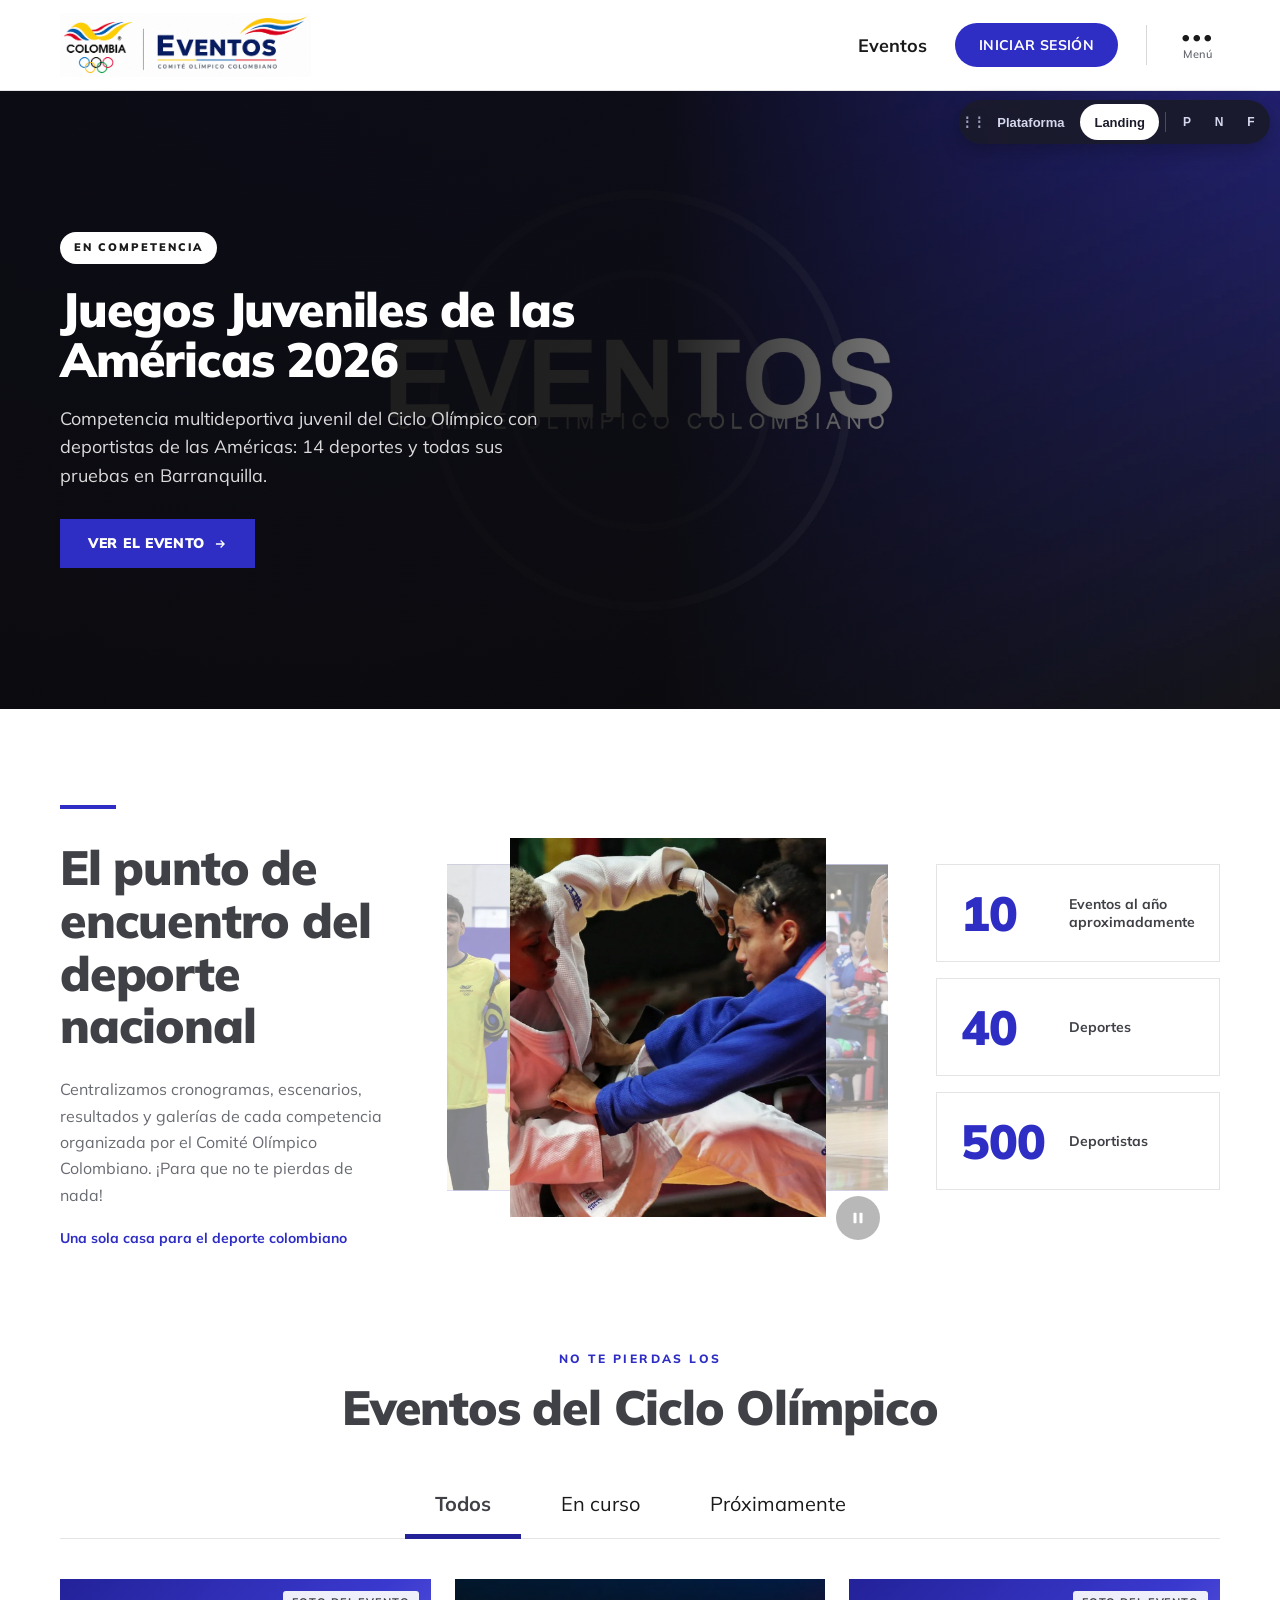
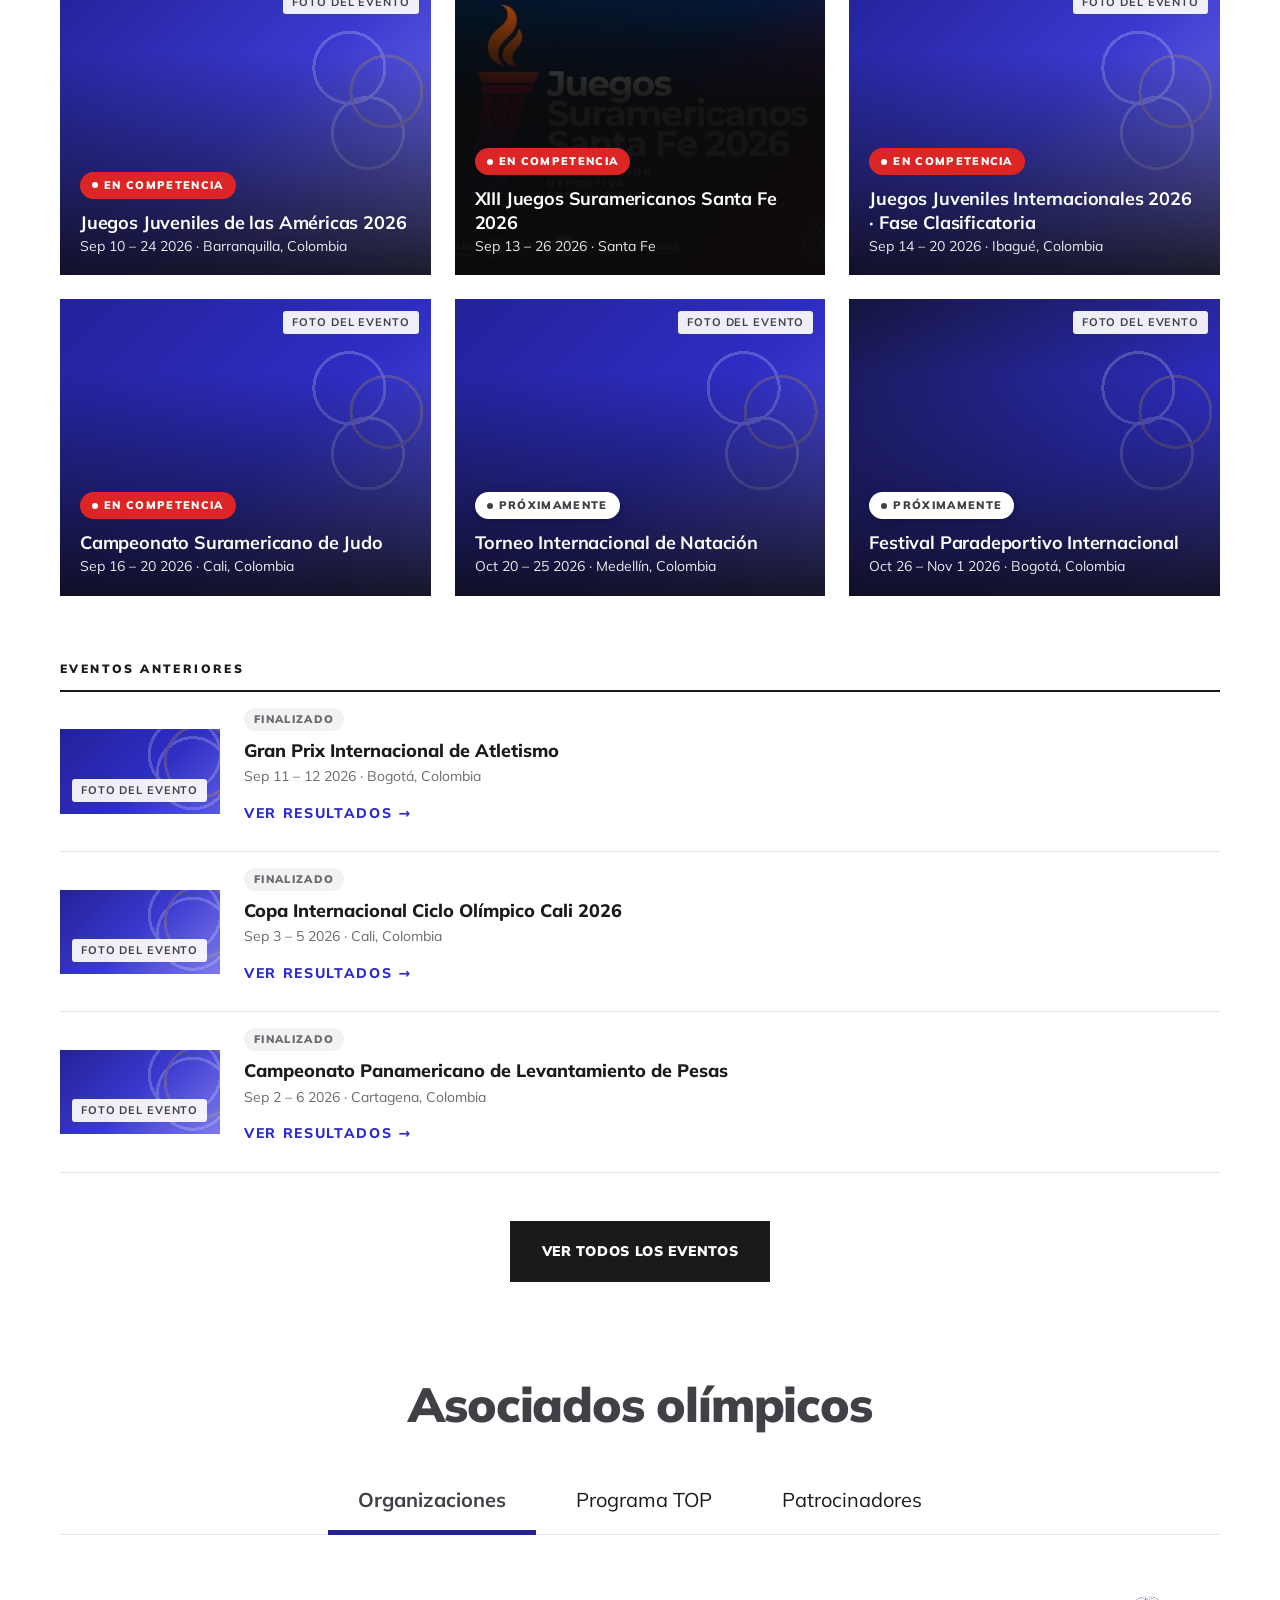
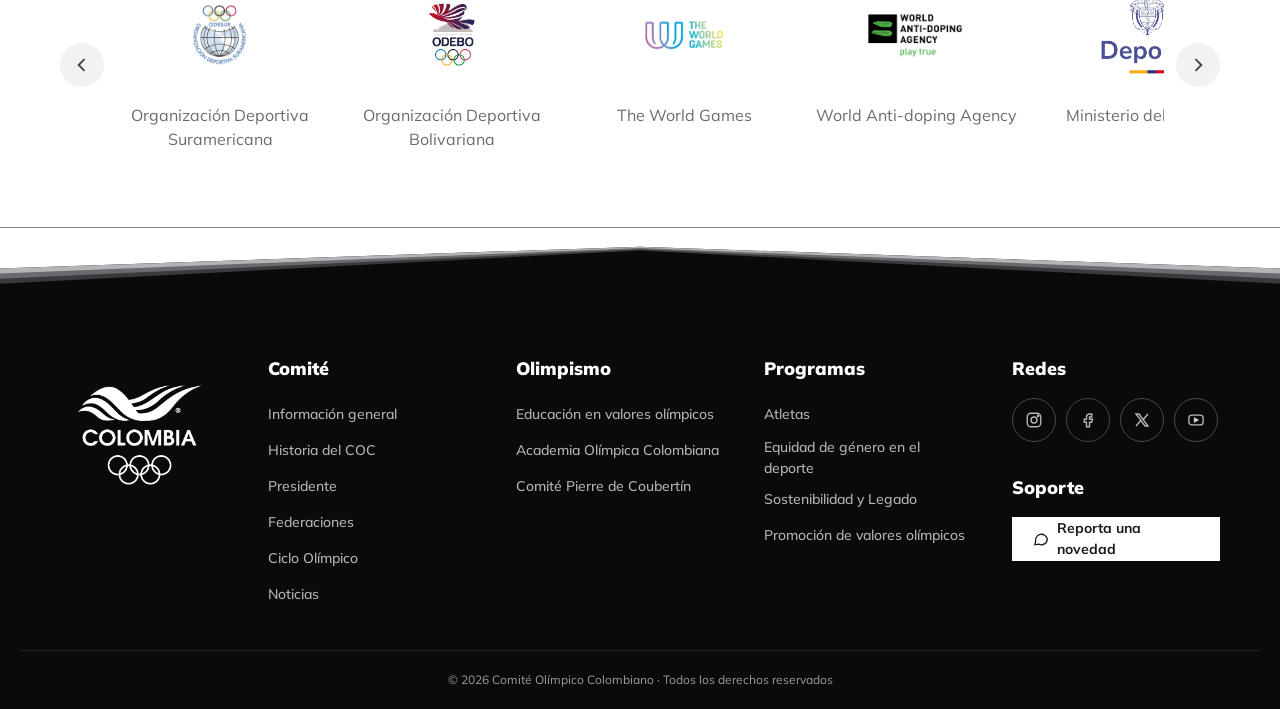
==== landing/index.html @ adeefee6 "Demo COC: landing y platform de eventos Prototipo estático con index.html como entrada, landing/, pl" ====
<!doctype html>
<html lang="es">
<head>
  <meta charset="utf-8">
  <meta name="viewport" content="width=device-width, initial-scale=1">
  <title>Ciclo Olímpico · Eventos</title>
  <meta name="description" content="Prototipo del landing público de eventos del Ciclo Olímpico.">
  <link rel="preconnect" href="https://fonts.googleapis.com">
  <link rel="preconnect" href="https://fonts.gstatic.com" crossorigin>
  <link href="https://fonts.googleapis.com/css2?family=Mulish:wght@400;500;600;700;800;900&display=swap" rel="stylesheet">
  <!-- brand.css / base.css son Tailwind v4 (@theme): no ejecutan como CSS plano.
       Sus valores se copiaron a variables --lp-* en shell.css. -->
  <link rel="stylesheet" href="shell.css">
  <link rel="stylesheet" href="tabs/tabs.css">
</head>
<body>
  <a class="lp-skip" href="#lp-main" data-skip>Ir al contenido</a>
  <div id="app"></div>

  <script src="../shared/real/model.js"></script>
  <script src="../shared/data.js"></script>
  <script src="tabs/calendario-resultados.js"></script>
  <script src="tabs/deportes.js"></script>
  <script src="tabs/medalleria.js"></script>
  <script src="app.js"></script>
<script src="../shared/switcher.js" data-current="landing"></script>
</body>
</html>
---- landing/shell.css ----
/* Shell del landing: cabecera, pie, portada y cabecera de detalle.
   Valores copiados de landing-web-olympic-cycle (brand.css / base.css).
   Las pestañas viven en tabs/tabs.css, no aquí. */

:root {
  --lp-primary: #2e2dc4;
  --lp-primary-dark: #232299;
  --lp-primary-100: #dcdcf6;
  --lp-primary-50: #ececfb;
  --lp-accent: #e8b923;
  --lp-accent-dark: #c9a227;
  --lp-ink: #1a1a1a;
  --lp-ink-soft: #3f4146;
  --lp-muted: #686b71;
  --lp-subtle: #686b71;
  --lp-faint: #9a9da2;
  --lp-tab-indicator: #232299;
  --lp-surface: #fafafa;
  --lp-fill: #f2f2f2;
  --lp-border: #e4e4e6;
  --lp-divider: #d8d8da;
  --lp-success: #1e8e3e;
  --lp-danger: #b3261e;
  --lp-danger-50: #fdecea;
  --lp-danger-dark: #7a1a14;
  --lp-live: #dc2626;
  --lp-footer: #0a0a0a;
  --lp-veil: #0a0a0a;
  --lp-peak-1: #b4b4b8;
  --lp-peak-2: #6a6a6e;
  --lp-peak-3: #3a3a3e;
  --lp-container: 1240px;
  --lp-header: 5.625rem;
  --lp-aspect-card: 19 / 10;
  --lp-eyebrow: 0.2em;
  --lp-label: 0.12em;
  --lp-badge: 0.18em;
  --lp-gutter: 20px;
  --lp-font: Mulish, system-ui, -apple-system, 'Segoe UI', Arial, sans-serif;
}
@media (min-width: 640px) { :root { --lp-gutter: 40px; } }

*, *::before, *::after { box-sizing: border-box; }
html { scroll-behavior: smooth; }
body {
  margin: 0;
  background: #fff;
  color: var(--lp-ink);
  font-family: var(--lp-font);
  font-size: 16px;
  line-height: 1.5;
  -webkit-font-smoothing: antialiased;
}
h1, h2, h3, h4, p, ul, dl, dd { margin: 0; }
ul { padding: 0; list-style: none; }
a { color: inherit; text-decoration: none; }
button, input, select, textarea { font: inherit; color: inherit; }
button { cursor: pointer; }
img, svg { display: block; max-width: 100%; }
:focus-visible { outline: 2px solid var(--lp-primary); outline-offset: 2px; }
.lp-sr { position: absolute; width: 1px; height: 1px; overflow: hidden; clip: rect(0 0 0 0); white-space: nowrap; }
@media (prefers-reduced-motion: reduce) {
  html { scroll-behavior: auto; }
  *, *::before, *::after { animation: none !important; transition: none !important; }
}

.lp-skip {
  position: absolute; left: 12px; top: -60px; z-index: 100;
  background: var(--lp-primary); color: #fff; padding: 12px 18px; font-weight: 700;
}
.lp-skip:focus { top: 12px; outline-color: #fff; }

.lp-wrap { max-width: var(--lp-container); margin: 0 auto; padding: 0 var(--lp-gutter); }
.lp-eyebrow { font-size: 12px; font-weight: 800; text-transform: uppercase; letter-spacing: var(--lp-eyebrow); color: var(--lp-primary); }
.lp-h2 { font-size: 30px; font-weight: 900; letter-spacing: -0.025em; line-height: 1.1; color: var(--lp-ink-soft); }
@media (min-width: 640px) { .lp-h2 { font-size: 48px; } }

/* ── Cabecera ─────────────────────────────────────────────────────── */
.lp-header { position: sticky; top: 0; z-index: 50; background: #fff; border-bottom: 1px solid var(--lp-border); }
.lp-header__in { display: flex; align-items: center; gap: 28px; height: var(--lp-header); }
.lp-logo { display: inline-flex; align-items: center; flex-shrink: 0; min-height: 44px; }
.lp-logo img { height: 44px; width: auto; }
@media (min-width: 640px) { .lp-logo img { height: 64px; } }
.lp-ph > img { position: absolute; inset: 0; width: 100%; height: 100%; max-width: none; object-fit: cover; }
.lp-fb { font-size: 18px; font-weight: 900; line-height: 1.1; text-transform: uppercase; letter-spacing: -0.02em; color: var(--lp-ink); }
.lp-nav { margin-left: auto; display: none; align-items: center; }
.lp-nav a { display: inline-flex; align-items: center; min-height: 44px; font-size: 18px; font-weight: 700; color: var(--lp-ink); text-underline-offset: 6px; }
.lp-nav a:hover { color: var(--lp-primary); text-decoration: underline; }
.lp-login { display: none; align-items: center; justify-content: center; min-height: 44px; padding: 10px 24px; border: 0; border-radius: 999px; background: var(--lp-primary); color: #fff; font-size: 14px; font-weight: 700; text-transform: uppercase; letter-spacing: .025em; white-space: nowrap; }
.lp-login:hover { background: var(--lp-primary-dark); }
.lp-hdiv { display: none; width: 1px; height: 40px; background: var(--lp-divider); }
.lp-menu { margin-left: auto; min-width: 44px; min-height: 44px; display: inline-flex; flex-direction: column; align-items: center; justify-content: center; gap: 0; padding: 4px 6px; background: none; border: 0; color: var(--lp-ink); }
.lp-menu__dots { font-size: 18px; line-height: 1; letter-spacing: 1px; }
.lp-menu__t { font-size: 11px; font-weight: 600; color: var(--lp-muted); }
.lp-menu:hover .lp-menu__t { color: var(--lp-primary); }
@media (min-width: 768px) {
  .lp-nav { display: flex; } .lp-login--bar { display: inline-flex; } .lp-hdiv { display: block; } .lp-menu { margin-left: 0; }
}

/* Drawer lateral derecho (también en escritorio) */
.lp-ovl { position: fixed; inset: 0; z-index: 59; background: rgb(36 36 36 / .45); opacity: 0; visibility: hidden; transition: opacity .3s, visibility 0s .3s; }
.lp-ovl.is-open { opacity: 1; visibility: visible; transition: opacity .3s; }
.lp-drawer { position: fixed; top: 0; right: 0; bottom: 0; z-index: 60; width: min(32rem, 100%); display: flex; flex-direction: column; gap: 24px; padding: 24px 20px 32px; overflow-y: auto; background: #fff; box-shadow: 0 25px 50px -12px rgb(0 0 0 / .25); transform: translateX(100%); visibility: hidden; transition: transform .5s cubic-bezier(.16, 1, .3, 1), visibility 0s .5s; }
.lp-drawer.is-open { transform: none; visibility: visible; transition: transform .5s cubic-bezier(.16, 1, .3, 1); }
@media (min-width: 640px) { .lp-drawer { padding: 32px 40px; } }
.lp-drawer__x { align-self: flex-end; display: inline-flex; align-items: center; gap: 10px; min-height: 44px; padding: 0 4px; background: none; border: 0; font-size: 14px; font-weight: 700; color: var(--lp-ink); }
.lp-drawer__x span { text-decoration: underline; text-underline-offset: 4px; }
.lp-drawer__nav a { display: flex; align-items: center; min-height: 64px; border-top: 1px solid var(--lp-border); font-size: 28px; font-weight: 800; letter-spacing: -0.02em; color: var(--lp-ink); }
.lp-drawer__nav a:hover { color: var(--lp-primary); }
.lp-drawer__nav { border-bottom: 1px solid var(--lp-border); }
.lp-login--lg { display: inline-flex; align-self: flex-start; padding: 16px 28px; }
.lp-drawer :focus-visible { outline-color: var(--lp-primary); }
body.lp-lock { overflow: hidden; }

/* ── Marcadores de foto ───────────────────────────────────────────── */
.lp-ph { position: relative; overflow: hidden; background: linear-gradient(135deg, #232299 0%, #2e2dc4 55%, #5a59e0 100%); }
.lp-ph--b { background: linear-gradient(135deg, #232299 0%, #3a39cf 50%, #7b7aec 100%); }
.lp-ph--c { background: linear-gradient(150deg, #15153e 0%, #2e2dc4 60%, #4a49d6 100%); }
.lp-ph::before {
  content: ''; position: absolute; inset: 0; opacity: .22;
  background:
    radial-gradient(circle at 78% 30%, transparent 0 34px, rgba(255,255,255,.9) 34px 37px, transparent 37px),
    radial-gradient(circle at 88% 38%, transparent 0 34px, rgba(226,185,16,.95) 34px 37px, transparent 37px),
    radial-gradient(circle at 83% 52%, transparent 0 34px, rgba(255,255,255,.9) 34px 37px, transparent 37px);
}
.lp-ph__tag {
  position: absolute; left: 12px; bottom: 12px; z-index: 1;
  background: rgba(255,255,255,.92); color: var(--lp-ink-soft);
  font-size: 11px; font-weight: 700; letter-spacing: .08em; text-transform: uppercase; line-height: 1.35;
  padding: 4px 9px; border-radius: 3px;
}

/* ── Píldoras de estado ───────────────────────────────────────────── */
.lp-pill { display: inline-flex; align-items: center; gap: 6px; flex-shrink: 0; border-radius: 999px; padding: 4px 10px; font-size: 11px; font-weight: 900; text-transform: uppercase; letter-spacing: var(--lp-label); line-height: 1.35; white-space: nowrap; }
.lp-pill::before { content: ''; width: 6px; height: 6px; border-radius: 50%; background: currentColor; }
.lp-pill--live { background: var(--lp-live); color: #fff; }
.lp-pill--live::before { animation: lp-pulse 1.6s ease-in-out infinite; }
.lp-pill--soon { background: var(--lp-primary-50); color: var(--lp-primary); }
.lp-pill--done { background: var(--lp-fill); color: var(--lp-muted); }
.lp-pill--done::before { display: none; }
.lp-pill--photo.lp-pill--soon { background: #fff; color: var(--lp-ink-soft); box-shadow: 0 2px 8px rgb(0 0 0 / .25); }
.lp-pill--photo.lp-pill--done { background: rgb(36 36 36 / .8); color: #fff; }
.lp-pill--photo { padding: 6px 12px; }
@keyframes lp-pulse { 50% { opacity: .35; } }
.lp-cycle { display: inline-flex; align-items: center; gap: 5px; background: var(--lp-accent); color: var(--lp-ink); border-radius: 999px; padding: 3px 9px; font-size: 11px; font-weight: 900; text-transform: uppercase; letter-spacing: .08em; line-height: 1.35; white-space: nowrap; }

/* ── Botones ──────────────────────────────────────────────────────── */
.lp-cta { display: inline-flex; align-items: center; justify-content: center; gap: 8px; min-height: 48px; padding: 14px 28px; border: 0; background: var(--lp-primary); color: #fff; font-size: 14px; font-weight: 900; text-transform: uppercase; letter-spacing: .05em; transition: background .15s; }
.lp-cta:hover { background: var(--lp-primary-dark); }
.lp-cta--light { background: #fff; color: var(--lp-ink); }
.lp-cta--light:hover { background: var(--lp-fill); }
.lp-cta--dark { background: var(--lp-ink); }
.lp-cta--dark:hover { background: var(--lp-ink-soft); }

/* ── Hero: carrusel de eventos ────────────────────────────────────── */
.lp-hero { position: relative; height: 32rem; overflow: hidden; background: var(--lp-veil); }
@media (min-width: 640px) { .lp-hero { height: calc(100svh - 282px); min-height: 470px; max-height: 710px; } }
@media (min-width: 640px) and (max-width: 1279px) { .lp-hero { min-height: 540px; } }
.lp-slides { position: absolute; inset: 0; }
.lp-slide { position: absolute; inset: 0; display: flex; align-items: center; padding: 24px 0; opacity: 0; visibility: hidden; transition: opacity .6s, visibility 0s .6s; }
.lp-slide.is-on { opacity: 1; visibility: visible; transition: opacity .6s; }
.lp-slide > .lp-ph { position: absolute; inset: 0; }
.lp-hero__veil { position: absolute; inset: 0; background: linear-gradient(to right, var(--lp-veil) 20%, transparent); }
/* Velo de la portada: cubre la copia y el texto de marca de la imagen para sostener contraste AA */
.lp-hero .lp-hero__veil { background: linear-gradient(to right, rgb(10 10 10 / .94) 0, rgb(10 10 10 / .9) 52%, rgb(10 10 10 / .4) 78%, transparent 100%); }
@media (max-width: 767px) { .lp-hero .lp-hero__veil { background: linear-gradient(to bottom, rgb(10 10 10 / .88), rgb(10 10 10 / .94)); } }
.lp-slide__in { position: relative; width: 100%; }
.lp-slide__copy { max-width: 560px; color: #fff; }
@media (min-width: 768px) { .lp-slide__copy { width: 50%; max-width: none; padding-right: 40px; } }
.lp-badge { display: inline-flex; align-items: center; min-height: 32px; padding: 8px 14px; border-radius: 999px; background: #fff; color: var(--lp-ink); font-size: 11px; font-weight: 900; line-height: 1; text-transform: uppercase; letter-spacing: var(--lp-badge); }
.lp-slide h1, .lp-slide h2 { margin-top: 20px; font-size: 30px; font-weight: 900; line-height: 1.05; letter-spacing: -0.025em; }
.lp-slide p { margin-top: 20px; max-width: 512px; font-size: 14px; line-height: 1.6; color: rgb(255 255 255 / .85); display: -webkit-box; -webkit-line-clamp: 4; -webkit-box-orient: vertical; overflow: hidden; }
.lp-slide .lp-cta { margin-top: 28px; }
@media (min-width: 640px) { .lp-slide h1, .lp-slide h2 { font-size: 36px; } .lp-slide p { font-size: 18px; -webkit-line-clamp: 5; } }
@media (min-width: 1024px) { .lp-slide h1, .lp-slide h2 { font-size: 48px; } }
.lp-hbtn { flex: none; width: 44px; height: 44px; display: inline-flex; align-items: center; justify-content: center; border: 0; border-radius: 50%; background: rgb(0 0 0 / .28); color: #fff; }
.lp-hbtn:hover { background: rgb(0 0 0 / .5); }
.lp-hbtn[hidden] { display: none; }
.lp-hero :focus-visible, .lp-sc :focus-visible { outline-color: #fff; }

/* ── Banda de cifras: texto, carrusel de fotos y 3 cifras ─────────── */
.lp-stats { padding-top: 96px; }
.lp-stats__in { display: grid; gap: 40px; align-items: center; }
.lp-stats__bar { display: block; width: 56px; height: 4px; background: var(--lp-primary); }
.lp-stats h2 { margin-top: 32px; }
.lp-stats__lead { margin-top: 24px; max-width: 448px; color: var(--lp-muted); line-height: 1.65; }
.lp-stats__tag { margin-top: 20px; font-size: 14px; font-weight: 700; color: var(--lp-primary); }
.lp-stats__grid { display: grid; gap: 16px; grid-template-columns: 1fr; }
.lp-stat { display: flex; align-items: center; gap: 12px; padding: 24px; border: 1px solid var(--lp-border); background: #fff; }
.lp-stat strong { width: 96px; flex: none; font-size: 48px; font-weight: 900; line-height: 1; letter-spacing: -0.02em; color: var(--lp-primary); }
.lp-stat span { font-size: 14px; font-weight: 700; line-height: 1.3; color: var(--lp-ink-soft); }
@media (min-width: 640px) and (max-width: 1023px) {
  .lp-stats__grid { grid-template-columns: repeat(3, 1fr); }
  .lp-stat { flex-direction: column; align-items: flex-start; gap: 8px; }
  .lp-stat strong { width: auto; }
}
@media (min-width: 1024px) { .lp-stats__in { grid-template-columns: 1fr 1.3fr .8fr; gap: 48px; } }
/* 1024–1279: el titular de la banda no se parte en 6 líneas */
@media (min-width: 1024px) and (max-width: 1279px) { .lp-stats .lp-h2 { font-size: 38px; } }

/* Carrusel coverflow de 3 fotos (sin librería) */
.lp-sc { position: relative; width: 100%; max-width: 480px; margin: 0 auto; aspect-ratio: 1; overflow: hidden; }
.lp-sc__stage { position: absolute; inset: 0; }
.lp-sc__s { position: absolute; top: 7%; bottom: 7%; left: 14.15%; width: 71.7%; transition: transform .5s ease, opacity .5s ease; }
.lp-sc__s > .lp-ph { position: absolute; inset: 0; }
.lp-sc__s.is-act { z-index: 2; transform: none; opacity: 1; }
.lp-sc__s.is-prev { z-index: 1; transform: translateX(-72%) scale(.86); opacity: .5; }
.lp-sc__s.is-next { z-index: 1; transform: translateX(72%) scale(.86); opacity: .5; }
.lp-sc__pause { position: absolute; right: 8px; bottom: 8px; z-index: 3; }

/* ── Eventos: pestañas, tarjetas-afiche, anteriores ───────────────── */
.lp-events { padding-top: 96px; scroll-margin-top: calc(var(--lp-header) + 8px); }
.lp-events__head { text-align: center; }
.lp-events__head h2, .lp-events__head h1 { margin-top: 12px; }
.lp-tabs { display: flex; flex-wrap: wrap; justify-content: center; gap: 0 10px; margin-top: 40px; border-bottom: 1px solid var(--lp-border); }
.lp-tabs button {
  margin-bottom: -1px; min-height: 52px; padding: 14px 15px; background: none; border: 0; border-bottom: 5px solid transparent;
  font-size: 18px; line-height: 1; color: var(--lp-ink);
}
.lp-tabs button:hover { color: var(--lp-ink-soft); }
.lp-tabs button[aria-selected="true"] { border-bottom-color: var(--lp-tab-indicator); color: var(--lp-ink-soft); font-weight: 700; }
.lp-tabs button:focus-visible { outline-offset: -4px; }
@media (min-width: 640px) { .lp-tabs button { padding: 20px 30px; font-size: 20px; } }
@media (max-width: 760px) { .lp-tabs { flex-wrap: nowrap; justify-content: flex-start; overflow-x: auto; scrollbar-width: none; } .lp-tabs button { flex: none; white-space: nowrap; } }
.lp-tpanel { margin-top: 40px; }
.lp-tpanel--in { animation: lp-tab-in .3s ease-out both; }

.lp-cards { display: flex; flex-wrap: wrap; justify-content: center; gap: 24px; }
.ec { position: relative; flex: 0 0 100%; aspect-ratio: 5 / 4; overflow: hidden; background: var(--lp-ink); }
@media (min-width: 640px) { .ec { flex-basis: calc((100% - 24px) / 2); } }
@media (min-width: 1024px) { .ec { flex-basis: calc((100% - 48px) / 3); } }
.ec__img { position: absolute; inset: 0; transition: transform .3s; }
.ec:hover .ec__img { transform: scale(1.05); }
.ec .lp-ph__tag { left: auto; right: 12px; top: 12px; bottom: auto; }
.ec__shade { position: absolute; inset: 0; background: linear-gradient(to top, rgb(10 10 10 / .85), rgb(10 10 10 / .4) 40%, transparent 75%); }
/* Afiche con texto propio: velo inferior fuerte para que nombre, pill y fecha no choquen con él */
.ec--foto .ec__shade { background: linear-gradient(to top, rgb(10 10 10 / .97) 0, rgb(10 10 10 / .95) 58%, rgb(10 10 10 / .75) 76%, rgb(10 10 10 / .15) 100%); }
.ec__body { position: absolute; left: 0; right: 0; bottom: 0; z-index: 1; display: flex; flex-direction: column; gap: 4px; padding: 20px; color: #fff; pointer-events: none; }
.ec__body .lp-pill { align-self: flex-start; margin-bottom: 8px; }
.ec__t { font-size: 18px; font-weight: 700; line-height: 1.3; letter-spacing: -0.01em; color: #fff; }
.ec__d { font-size: 14px; line-height: 1.25; color: rgb(255 255 255 / .9); }
.ec__go { position: absolute; inset: 0; z-index: 2; }
.ec__go:focus-visible { outline: 3px solid var(--lp-accent); outline-offset: -3px; }
.ec--off { cursor: not-allowed; }

.lp-nada { display: flex; flex-direction: column; align-items: center; gap: 12px; padding: 24px 0; text-align: center; animation: lp-fade .2s ease-out both; }
.lp-nada__card { position: relative; width: 198px; height: 115px; margin-bottom: 16px; transform: rotate(-2deg); border: 1px solid var(--lp-border); background: var(--lp-fill); }
.lp-nada__card i { position: absolute; left: 14px; height: 8px; border-radius: 4px; background: var(--lp-divider); }
.lp-nada__card i:nth-child(1) { top: 70px; width: 40%; }
.lp-nada__card i:nth-child(2) { top: 86px; width: 62%; }
.lp-nada__card i:nth-child(3) { top: 14px; width: 28%; height: 14px; border-radius: 999px; }
.lp-nada__t { font-size: 20px; font-weight: 700; color: var(--lp-ink-soft); }
.lp-nada__d { max-width: 440px; font-size: 14px; color: var(--lp-muted); }

.lp-past { margin-top: 64px; }
.lp-past h3 { padding-bottom: 12px; border-bottom: 2px solid var(--lp-ink); font-size: 12px; font-weight: 900; text-transform: uppercase; letter-spacing: var(--lp-eyebrow); color: var(--lp-ink); }
.lp-past ul { border-bottom: 1px solid var(--lp-border); }
.lp-past__row { display: flex; flex-direction: column; gap: 16px; padding: 16px 0; border-top: 1px solid var(--lp-border); }
.lp-past__row:first-child { border-top: 0; }
.lp-past__img { flex: none; width: 100%; aspect-ratio: var(--lp-aspect-card); }
.lp-past__b { display: flex; flex-direction: column; align-items: flex-start; gap: 4px; min-width: 0; }
.lp-past__b h4 { margin-top: 4px; font-size: 18px; font-weight: 800; line-height: 1.3; color: var(--lp-ink); }
.lp-past__b p { font-size: 14px; color: var(--lp-muted); }
.lp-past__a { display: inline-flex; align-items: center; gap: 6px; min-height: 44px; font-size: 14px; font-weight: 800; text-transform: uppercase; letter-spacing: var(--lp-label); color: var(--lp-primary); }
.lp-past__a:hover { text-decoration: underline; text-underline-offset: 4px; }
.lp-past__none { padding: 20px 0; color: var(--lp-muted); }
@media (min-width: 640px) {
  .lp-past__row { flex-direction: row; align-items: center; gap: 24px; }
  .lp-past__img { width: 160px; }
}
.lp-more { margin-top: 48px; text-align: center; }
.lp-cta--lg { padding: 20px 32px; }

/* Página /eventos */
.lp-list { padding: 64px 0 0; }
.lp-volver { display: inline-flex; align-items: center; min-height: 44px; font-size: 14px; font-weight: 800; text-transform: uppercase; letter-spacing: var(--lp-label); color: var(--lp-primary); }
.lp-volver:hover { text-decoration: underline; text-underline-offset: 4px; }
.lp-list__head { margin-top: 16px; }

/* Asociados olímpicos */
.lp-partners { padding-top: 96px; }
.lp-partners__h { text-align: center; }
.lp-pcar { display: flex; align-items: center; gap: 12px; margin-top: 40px; }
.lp-hbtn--g { background: var(--lp-fill); color: var(--lp-ink-soft); }
.lp-hbtn--g:hover { background: var(--lp-divider); }
.lp-ptrack { flex: 1; min-width: 0; display: flex; gap: 24px; overflow-x: auto; scroll-snap-type: x mandatory; scrollbar-width: none; padding: 4px 0; }
.lp-ptrack::-webkit-scrollbar { display: none; }
.lp-asoc { flex: none; width: 160px; scroll-snap-align: start; }
@media (min-width: 640px) { .lp-asoc { width: 208px; } }
.lp-asoc figure { margin: 0; display: flex; flex-direction: column; align-items: center; gap: 12px; text-align: center; }
.lp-asoc__img { max-height: 112px; width: auto; max-width: 100%; object-fit: contain; }
.lp-asoc .lp-fb { display: flex; align-items: center; justify-content: center; width: 100%; height: 112px; padding: 8px; border: 1px dashed var(--lp-divider); background: var(--lp-surface); font-size: 14px; text-transform: none; letter-spacing: 0; color: var(--lp-muted); }
.lp-asoc figcaption { font-size: 16px; color: var(--lp-muted); }
.lp-void { margin-top: 24px; padding: 40px 20px; text-align: center; border: 1px dashed var(--lp-divider); background: var(--lp-surface); animation: lp-fade .2s ease-out both; }
.lp-void svg { margin: 0 auto 12px; color: var(--lp-subtle); }
.lp-void strong { display: block; font-size: 16px; font-weight: 700; color: var(--lp-ink-soft); }
.lp-void p { margin: 6px auto 0; max-width: 440px; font-size: 14px; color: var(--lp-muted); }
.lp-void .lp-cta { margin-top: 20px; }
@keyframes lp-fade { from { opacity: 0; } }

.lp-pager { display: flex; justify-content: center; flex-wrap: wrap; gap: 8px; margin-top: 28px; }
.lp-pager button { min-width: 44px; min-height: 44px; padding: 0 14px; border: 1px solid var(--lp-border); background: #fff; font-weight: 700; border-radius: 6px; }
.lp-pager button:hover:not(:disabled) { border-color: var(--lp-primary); color: var(--lp-primary); }
.lp-pager button[aria-current="page"] { background: var(--lp-primary); border-color: var(--lp-primary); color: #fff; }
.lp-pager button:disabled { color: var(--lp-faint); cursor: not-allowed; }

/* ── Formularios (diálogo de soporte) ─────────────────────────────── */
.lp-form { display: grid; gap: 18px; padding: 28px; background: #fff; border: 1px solid var(--lp-border); }
.lp-field { display: grid; gap: 6px; }
.lp-field label { font-size: 13px; font-weight: 700; color: var(--lp-ink-soft); }
.lp-field input, .lp-field select, .lp-field textarea { width: 100%; min-height: 48px; padding: 10px 14px; border: 1px solid var(--lp-border); border-radius: 6px; background: #fff; font-size: 16px; }
.lp-field textarea { min-height: 120px; resize: vertical; }
.lp-field input::placeholder, .lp-field textarea::placeholder { color: var(--lp-subtle); }
.lp-field input:focus, .lp-field select:focus, .lp-field textarea:focus { border-color: var(--lp-primary); outline: 2px solid var(--lp-primary-100); outline-offset: 0; }
.lp-field [aria-invalid="true"] { border-color: var(--lp-danger); background: var(--lp-danger-50); }
.lp-field__err { display: none; font-size: 13px; font-weight: 500; color: var(--lp-danger-dark); }
.lp-field.is-bad .lp-field__err { display: block; }
.lp-form__row { display: grid; gap: 18px; }
@media (min-width: 640px) { .lp-form__row { grid-template-columns: 1fr 1fr; } }
.lp-form__ok { display: flex; flex-direction: column; align-items: center; text-align: center; gap: 10px; padding: 48px 28px; background: #fff; border: 1px solid var(--lp-border); }
.lp-form__ok i { width: 56px; height: 56px; border-radius: 50%; display: flex; align-items: center; justify-content: center; background: #e6f4ea; color: var(--lp-success); animation: lp-pop .4s ease-out both; }
.lp-form__ok strong { font-size: 20px; font-weight: 900; color: var(--lp-ink-soft); }
.lp-form__ok p { color: var(--lp-muted); }
@keyframes lp-pop { 0% { opacity: 0; transform: scale(.5); } 70% { transform: scale(1.1); } }

/* ── Detalle ──────────────────────────────────────────────────────── */
.lp-crumb { display: block; background: #fff; border-bottom: 1px solid var(--lp-border); }
.lp-crumb a { display: inline-flex; align-items: center; min-height: 52px; font-size: 14px; font-weight: 900; text-transform: uppercase; letter-spacing: var(--lp-label); color: var(--lp-primary); }
.lp-crumb a:hover { color: var(--lp-primary-dark); }
.lp-dhero { position: relative; display: flex; align-items: center; min-height: 440px; overflow: hidden; background: var(--lp-veil); }
.lp-dhero > .lp-ph { position: absolute; inset: 0; }
.lp-dhero__in { position: relative; width: 100%; padding-top: 40px; padding-bottom: 88px; }
.lp-dhero__copy { color: #fff; }
.lp-dhero__badges { display: flex; flex-wrap: wrap; align-items: center; gap: 8px; }
.lp-dhero h1 { margin-top: 16px; font-size: 30px; font-weight: 900; line-height: 1.08; letter-spacing: -0.025em; }
.lp-dhero__badges + h1 { margin-top: 16px; }
.lp-dhero__copy > h1:first-child { margin-top: 0; }
.lp-ctd { display: flex; flex-wrap: wrap; align-items: center; gap: 10px; margin-top: 24px; color: #fff; }
/* Marcador tipo anuncio (DC-205): labels grandes en mayúsculas, número chico en card oscura. */
.lp-ctd__w { font-size: 14px; font-weight: 800; letter-spacing: .08em; text-transform: uppercase; line-height: 1.2; text-shadow: 0 1px 2px rgb(0 0 0 / .5); }
.lp-ctd__n { display: inline-flex; align-items: center; justify-content: center; min-width: 36px; min-height: 36px; padding: 4px 10px; background: #232299; border: 1px solid rgb(255 255 255 / .25); border-radius: 6px; color: #fff; font-size: 20px; font-weight: 800; line-height: 1.2; font-variant-numeric: tabular-nums; }
@media (min-width: 640px) { .lp-ctd__w { font-size: 16px; } .lp-ctd__n { font-size: 24px; } }
.lp-dhero p { margin-top: 14px; font-size: 16px; color: rgb(255 255 255 / .85); }
@media (min-width: 640px) { .lp-dhero h1 { font-size: 40px; } }
@media (min-width: 768px) { .lp-dhero { min-height: 480px; } .lp-dhero__copy { width: 55%; padding-right: 40px; } }
@media (min-width: 1024px) { .lp-dhero h1 { font-size: 48px; } }
.lp-dhero .lp-ph__tag { left: auto; right: 16px; bottom: 56px; }

.lp-facts { position: relative; z-index: 10; margin-top: -44px; padding-bottom: 32px; }
.lp-facts__card { background: #fff; border: 1px solid var(--lp-border); box-shadow: 0 10px 30px rgb(10 10 10 / .12); }
.lp-facts dl { display: grid; grid-template-columns: 1fr 1fr; }
.lp-fact { display: flex; flex-direction: column; justify-content: flex-start; min-height: 88px; padding: 20px 20px 16px; border-top: 1px solid var(--lp-border); }
.lp-fact:nth-child(-n+2) { border-top: 0; }
.lp-fact:nth-child(even) { border-left: 1px solid var(--lp-border); }
.lp-fact:last-child:nth-child(odd) { grid-column: 1 / -1; }
.lp-fact dt { display: flex; align-items: center; gap: 8px; font-size: 11px; font-weight: 700; text-transform: uppercase; letter-spacing: var(--lp-label); color: var(--lp-muted); }
.lp-fact dt svg { color: var(--lp-subtle); }
.lp-fact dd { margin-top: 6px; font-size: 17px; font-weight: 700; line-height: 1.25; color: var(--lp-ink); }
@media (min-width: 1100px) {
  .lp-facts dl { grid-template-columns: minmax(0, 1fr) max-content minmax(0, 1fr) minmax(0, 1fr) minmax(0, 1fr); }
  .lp-fact { border-top: 0; padding: 20px 20px 16px; }
  .lp-fact:nth-child(even) { border-left: 0; }
  .lp-fact + .lp-fact { border-left: 1px solid var(--lp-border); }
  .lp-fact:last-child:nth-child(odd) { grid-column: auto; }
}
.lp-fsedes { display: flex; flex-wrap: wrap; align-items: center; gap: 10px 14px; padding: 16px 20px; border-top: 1px solid var(--lp-border); background: var(--lp-surface); }
.lp-fsedes__label { display: flex; align-items: center; gap: 8px; font-size: 11px; font-weight: 700; text-transform: uppercase; letter-spacing: var(--lp-label); color: var(--lp-muted); }
.lp-fsedes__label b { display: inline-flex; align-items: center; justify-content: center; min-width: 22px; height: 20px; padding: 0 6px; border-radius: 999px; background: var(--lp-primary); color: #fff; font-size: 11px; letter-spacing: 0; }
.lp-fsedes ul { display: flex; flex-wrap: wrap; gap: 8px; }
/* DC-145/146: en anchos medios la fila suelta (Alcance) y la franja de Sedes van centradas */
@media (min-width: 481px) and (max-width: 1099px) {
  .lp-fact:last-child:nth-child(odd) { align-items: center; text-align: center; }
  .lp-fact:last-child:nth-child(odd) dt { justify-content: center; }
  .lp-fsedes, .lp-fsedes ul { justify-content: center; }
}
.lp-chip { display: inline-flex; align-items: center; min-height: 30px; padding: 4px 12px; border-radius: 999px; background: var(--lp-primary-50); color: var(--lp-primary); font-size: 13px; font-weight: 700; }

.lp-tabnav { position: sticky; top: var(--lp-hh, calc(var(--lp-header) + 1px)); z-index: 40; border-bottom: 1px solid var(--lp-border); background: #fff; }
.lp-tabnav__rel { position: relative; }
.lp-tabnav__sent { height: 1px; margin-top: -1px; pointer-events: none; }
.lp-tabnav__row { display: flex; flex-direction: column; }
.lp-tabnav__strip { display: flex; gap: 10px; overflow-x: auto; scrollbar-width: none; position: relative; margin-inline: calc(-1 * var(--lp-gutter)); padding-inline: var(--lp-gutter); }
.lp-tabnav__name { display: -webkit-box; -webkit-box-orient: vertical; -webkit-line-clamp: 2; -webkit-box-pack: center; max-height: 0; overflow: hidden; opacity: 0; font-size: 16px; font-weight: 800; line-height: 1.2; color: var(--lp-ink); transition: opacity .2s, max-height .2s; }
.lp-tabnav.is-stuck .lp-tabnav__name { min-height: 40px; max-height: 40px; opacity: 1; } /* DC-210: 2 líneas caben en los 40px compensados */
.lp-tabnav.is-stuck { margin-bottom: -40px; }
@media (min-width: 640px) {
  .lp-tabnav__row { flex-direction: row; align-items: center; }
  .lp-tabnav__strip { flex: 1 1 auto; min-width: 0; margin-inline: 0; padding-inline: 0; }
  .lp-tabnav__name { flex: none; max-height: none; max-width: 0; margin-right: 0; transition: opacity .2s, max-width .2s, margin-right .2s; }
  .lp-tabnav.is-stuck .lp-tabnav__name { max-width: 30%; min-height: 0; margin-right: 24px; }
  .lp-tabnav.is-stuck { margin-bottom: 0; }
}
@media (prefers-reduced-motion: reduce) { .lp-tabnav__name { transition: none; } }
.lp-tabnav__strip::-webkit-scrollbar { display: none; }
.lp-tabnav a { flex: none; display: flex; align-items: center; min-height: 60px; padding: 20px 15px; border-bottom: 5px solid transparent; font-size: 20px; line-height: 1; color: var(--lp-ink); transition: color .15s; }
.lp-tabnav a:hover { color: var(--lp-ink-soft); border-bottom-color: var(--lp-tab-indicator); }
.lp-tabnav a[aria-current="page"] { border-bottom-color: var(--lp-tab-indicator); color: var(--lp-ink-soft); font-weight: 700; }
@media (min-width: 640px) { .lp-tabnav a { padding: 20px 30px; } }
.lp-tabnav__fade { position: absolute; top: 0; right: 0; bottom: 0; width: 40px; pointer-events: none; background: linear-gradient(to left, #fff, transparent); }
@media (min-width: 640px) { .lp-tabnav__fade { display: none; } }

.lp-panel { padding-top: 40px; padding-bottom: 8px; min-height: 320px; scroll-margin-top: 180px; }
.lp-panel--in { animation: lp-tab-in .3s ease-out both; }
@keyframes lp-tab-in { from { opacity: 0; transform: translateX(-24px); } }
.lp-wip { padding: 48px 20px; text-align: center; border: 1px dashed var(--lp-divider); background: var(--lp-surface); color: var(--lp-muted); }

/* ── Pie ──────────────────────────────────────────────────────────── */
.lp-footer { margin-top: 72px; background: var(--lp-footer); color: rgb(255 255 255 / .7); }
.lp-peak { position: relative; height: 64px; overflow: hidden; background: var(--lp-footer); }
.lp-peak i { position: absolute; inset: 0; }
.lp-peak i:nth-child(1) { background: #fff; clip-path: polygon(0 0, 100% 0, 100% 64%, 50% 30%, 0 64%); }
.lp-peak i:nth-child(2) { background: var(--lp-peak-1); clip-path: polygon(0 64%, 50% 30%, 100% 64%, 100% 100%, 0 100%); }
.lp-peak i:nth-child(3) { background: var(--lp-peak-2); clip-path: polygon(0 72%, 50% 32%, 100% 72%, 100% 100%, 0 100%); }
.lp-peak i:nth-child(4) { background: var(--lp-peak-3); clip-path: polygon(0 80%, 50% 34%, 100% 80%, 100% 100%, 0 100%); }
.lp-peak i:nth-child(5) { background: var(--lp-footer); clip-path: polygon(0 88%, 50% 36%, 100% 88%, 100% 100%, 0 100%); }
.lp-footer__in { display: grid; gap: 48px; padding-top: 64px; padding-bottom: 40px; }
@media (min-width: 768px) { .lp-footer__in { grid-template-columns: auto 1fr; } }
.lp-footer__logo { display: inline-flex; align-self: start; min-height: 44px; }
.lp-footer__logo img { height: 160px; width: auto; }
.lp-footer__logo .lp-fb { color: #fff; font-size: 22px; }
.lp-footer__cols { display: grid; grid-template-columns: 1fr 1fr; gap: 40px; }
@media (min-width: 768px) { .lp-footer__cols { grid-template-columns: repeat(4, 1fr); } }
.lp-footer h2 { font-size: 18px; font-weight: 900; color: #fff; }
.lp-footer ul { margin-top: 16px; display: grid; gap: 4px; }
.lp-footer li a { display: inline-flex; align-items: center; min-height: 32px; font-size: 14px; font-weight: 500; color: rgb(255 255 255 / .7); }
.lp-footer li a:hover, .lp-footer li a:focus-visible { color: #fff; }
.lp-footer :focus-visible { outline-color: #fff; }
.lp-footer .lp-social { display: flex; flex-wrap: wrap; gap: 10px; }
.lp-social a { width: 44px; height: 44px; display: inline-flex; align-items: center; justify-content: center; border: 1px solid rgb(255 255 255 / .25); border-radius: 50%; color: rgb(255 255 255 / .8); }
.lp-footer .lp-social a { min-height: 44px; }
.lp-social a:hover { border-color: #fff; color: #fff; }
.lp-footer__sup { margin-top: 32px; }
.lp-supbtn { text-align: left; display: inline-flex; align-items: center; gap: 8px; min-height: 44px; margin-top: 16px; padding: 0 20px; border: 0; background: #fff; color: var(--lp-ink); font-size: 14px; font-weight: 700; }
.lp-supbtn:hover { background: var(--lp-fill); }
.lp-copy { border-top: 1px solid rgb(255 255 255 / .1); padding-top: 20px; padding-bottom: 20px; text-align: center; font-size: 12px; color: rgb(255 255 255 / .6); }

/* Diálogo de soporte («Reporta una novedad») */
.lp-dlg { margin: auto; width: calc(100% - 40px); max-width: 448px; max-height: calc(100svh - 32px); padding: 0; border: 0; background: #fff; color: var(--lp-ink); overflow: auto; }
.lp-dlg::backdrop { background: rgb(36 36 36 / .55); }
.lp-dlg__in { padding: 24px; }
.lp-dlg__head { display: flex; align-items: flex-start; justify-content: space-between; gap: 12px; margin-bottom: 16px; }
.lp-dlg__head h2 { font-size: 22px; font-weight: 900; line-height: 1.2; color: var(--lp-ink-soft); }
.lp-dlg__x { flex: none; width: 44px; height: 44px; margin: -8px -8px 0 0; display: inline-flex; align-items: center; justify-content: center; background: none; border: 0; }
.lp-form--dlg { padding: 0; border: 0; }
.lp-field small { font-weight: 500; color: var(--lp-muted); }
.lp-field input[type="file"] { padding: 8px 10px; min-height: 48px; font-size: 14px; }
.lp-form__err { padding: 10px 14px; border: 1px solid var(--lp-danger); background: var(--lp-danger-50); color: var(--lp-danger-dark); font-size: 14px; }
.lp-form__err[hidden] { display: none; }
.lp-form__case { font-size: 14px; }
.lp-dlg .lp-form__ok { border: 0; padding: 16px 0 8px; }
.lp-dlg .lp-form__ok h2 { font-size: 20px; font-weight: 900; color: var(--lp-ink-soft); }
.lp-dlg .lp-form__ok .lp-cta { margin-top: 12px; }
.lp-fact__row { display: flex; align-items: center; flex-wrap: nowrap; gap: 8px; white-space: nowrap; }
.lp-fact__row .lp-pill { padding: 4px 8px; font-size: 10px; }
/* Móvil ≤480: columnas encogibles y la insignia puede bajar de línea (≥481 sigue inline, DC-064/078) */
@media (max-width: 480px) {
  .lp-facts dl { grid-template-columns: minmax(0, 1fr) minmax(0, 1fr); }
  .lp-fact { min-width: 0; padding-left: 16px; padding-right: 16px; }
  .lp-fact dd, .lp-fact__row { min-width: 0; overflow-wrap: anywhere; }
  .lp-fact__row { flex-wrap: wrap; white-space: normal; gap: 4px 8px; }
}

/* DC-071 / DC-075 */
a.lp-ibtn.lp-ibtn-cal { width: auto; gap: 8px; padding: 0 14px; font-size: 14px; font-weight: 600; white-space: nowrap; }
span.lp-sxi { width: auto; justify-content: flex-start; height: 22px; gap: 4px; padding: 0 6px; font-size: 12px; font-weight: 500; white-space: nowrap; }

/* Deportes móvil: el título ocupa su fila y el pill baja a ancho completo */
@media (max-width: 560px) {
  .lp-dp-ph > .lp-dp-t { flex: 1 1 calc(100% - 66px); }
  .lp-dp-ph > a.lp-ibtn-cal { flex: 1 1 100%; max-width: 100%; height: 44px; }
  .lp-dp-bar > * { min-width: 0; max-width: 100%; }
  .lp-dp-bar .lp-search-p { flex: 1 1 100%; max-width: none; }
}

/* DC-082: «N pruebas» como badge pill (estilo .lp-tag) */
.lp-dp-sum b { display: inline-flex; align-items: center; height: 24px; padding: 0 10px; border-radius: 999px; background: var(--lp-primary-50); color: var(--lp-primary); font-size: 12px; font-weight: 700; white-space: nowrap; }

/* Tira de jornadas: el relleno se mide contra el wrapper (flechas 40+40 y 2 gaps de 8) para no empujar la flecha derecha fuera */
.lp-stripw > .lp-strip { padding-inline: calc(50% - 76px); }

/* Deportes: fases bajo el nombre y paginación (10/25/50). */
.lp-dep .lp-fs { display: block; margin-top: 2px; font-size: 12px; color: var(--lp-subtle); }
.lp-dp-pg { display: flex; flex-wrap: wrap; align-items: center; justify-content: space-between; gap: 12px 20px; padding: 12px 16px; border-top: 1px solid var(--lp-border); }
.lp-dp-pg .lp-fld { flex-direction: row; align-items: center; gap: 8px; }
.lp-dp-pg .lp-pager { margin: 0; align-items: center; }
.lp-dp-pn { font-size: 14px; color: var(--lp-ink-soft); }
@media (max-width: 640px) { .lp-dp-pg { justify-content: center; } }


@media (max-width: 480px) { .lp-med td:nth-child(2) { padding-right: 10px; } .lp-med .lp-mct { gap: 6px; } .lp-med .lp-mct .lp-cc { min-width: 0; } }

/* DC-180: FAB «Volver arriba». */
.lp-fab { position: fixed; right: 24px; bottom: 24px; z-index: 45; width: 48px; height: 48px; display: inline-flex; align-items: center; justify-content: center; padding: 0; border: 0; border-radius: 50%; background: var(--lp-primary); color: #fff; box-shadow: 0 4px 14px rgb(10 10 10 / .3); cursor: pointer; opacity: 0; visibility: hidden; pointer-events: none; transition: opacity .2s, visibility 0s .2s, bottom .2s; }
.lp-fab.is-on { opacity: 1; visibility: visible; pointer-events: auto; transition: opacity .2s, visibility 0s, bottom .2s; }
.lp-fab.lp-fab--up { bottom: 88px; }
.lp-fab:hover { background: var(--lp-primary-dark); }
.lp-fab:focus-visible { outline: 3px solid var(--lp-ink); outline-offset: 3px; box-shadow: 0 0 0 3px #fff; }
@media (prefers-reduced-motion: reduce) { .lp-fab, .lp-fab.is-on { transition: none; } }
---- landing/tabs/tabs.css ----
/* Landing · estilos de las pestañas Calendario y resultados, Deportes y Medallería.
   Valores traducidos de brand.css / base.css / globals.css del repo landing-web-olympic-cycle (Mulish, #2e2dc4: marca de producción). */
:root {
  --lp-primary: #2e2dc4; --lp-primary-dark: #232299; --lp-primary-50: #ececfb; --lp-primary-100: #dcdcf6;
  --lp-accent: #e8b923; --lp-ink: #1a1a1a; --lp-ink-soft: #3f4146; --lp-muted: #686b71; --lp-subtle: #686b71;
  --lp-border: #e4e4e6; --lp-divider: #d8d8da; --lp-surface: #fafafa; --lp-fill: #f2f2f2;
  --lp-live: #dc2626; --lp-gold: #e8b923; --lp-silver: #d8d8da; --lp-bronze: #b06a32;
  --lp-col-bg: #fffcef; --lp-col-ink: #5c4400; --lp-col-bar: #c99a00; --lp-col-line: #ecdc9c; /* DC-109: fondo tenue, la barra marca */
}
.lp-tab { font-family: var(--lp-font); color: var(--lp-ink); font-size: 14px; line-height: 1.45; display: flex; flex-direction: column; gap: 20px; min-width: 0; }
.lp-tab *, .lp-tab *::before, .lp-tab *::after { box-sizing: border-box; }
.lp-tab button, .lp-tab input, .lp-tab select { font-family: inherit; }
.lp-tab h2, .lp-tab h3 { margin: 0; }
.lp-tab p { margin: 0; }
.lp-i { width: 20px; height: 20px; flex: 0 0 auto; fill: none; stroke: currentColor; stroke-width: 1.6; stroke-linecap: round; stroke-linejoin: round; }
.lp-i-s { width: 16px; height: 16px; }
.lp-sr { position: absolute; width: 1px; height: 1px; overflow: hidden; clip: rect(0 0 0 0); white-space: nowrap; }
.lp-mut { color: var(--lp-muted); }
.lp-tab :focus-visible { outline: 2px solid var(--lp-primary); outline-offset: 2px; }
.lp-cap { font-size: 12px; color: var(--lp-muted); }

/* Botones, enlaces */
.lp-btn { display: inline-flex; align-items: center; justify-content: center; gap: 6px; min-height: 44px; padding: 0 20px; border: 1px solid var(--lp-border); border-radius: 999px; background: #fff; color: var(--lp-ink-soft); font-size: 14px; font-weight: 700; cursor: pointer; transition: border-color .15s, color .15s; }
.lp-btn:hover { border-color: var(--lp-primary); color: var(--lp-primary); }
.lp-lk { display: inline-flex; align-items: center; gap: 6px; min-height: 44px; padding: 0 4px; color: var(--lp-primary); font-size: 12px; font-weight: 800; letter-spacing: .08em; text-transform: uppercase; text-decoration: none; white-space: nowrap; }
.lp-lk:hover { color: var(--lp-primary-dark); text-decoration: underline; }
.lp-lk-c { display: flex; justify-content: center; width: 100%; padding: 0 4px; }
.lp-lk-c:hover { text-decoration: none; }
button.lp-lk { border: 0; background: transparent; font-family: inherit; cursor: pointer; }
/* DC-200: resultado completo, máx 80vh x 72vw, alto al contenido; bajo 720px usa 100vw-32px (tope 560) para seguir usable. */
dialog.lp-mdl { box-sizing: border-box; width: min(72vw, 1100px); max-width: none; height: fit-content; max-height: 80vh; max-height: 80dvh; margin: auto; padding: 0; border: 0; border-radius: 12px; background: #fff; color: var(--lp-ink); overflow: hidden; box-shadow: 0 24px 64px rgba(0, 0, 0, .35); }
dialog.lp-mdl[open] { display: flex; flex-direction: column; }
dialog.lp-mdl::backdrop { background: rgba(10, 10, 30, .6); }
.lp-mdl-in { flex: 1 1 auto; min-height: 0; gap: 0; width: 100%; }
.lp-mdl-hd { display: flex; align-items: flex-start; gap: 12px; padding: 16px 12px 16px 20px; border-bottom: 1px solid var(--lp-border); background: #fff; flex: 0 0 auto; }
.lp-mdl-hd .lp-rr-hd { flex: 1 1 auto; min-width: 0; flex-wrap: wrap; }
.lp-mdl-x { flex: 0 0 auto; display: inline-flex; align-items: center; justify-content: center; width: 44px; height: 44px; border: 0; border-radius: 50%; background: var(--lp-fill); color: var(--lp-ink); cursor: pointer; }
.lp-mdl-x:hover { background: var(--lp-primary-50); color: var(--lp-primary); }
.lp-mdl-x .lp-i { width: 22px; height: 22px; fill: none; stroke: currentColor; stroke-width: 2; stroke-linecap: round; }
.lp-mdl-bd { flex: 1 1 auto; min-height: 0; overflow-y: auto; padding: 8px 20px 24px; overscroll-behavior: contain; }
.lp-mdl-bd .lp-rs { margin-top: 0; }
@media (max-width: 719px) {
  dialog.lp-mdl { width: min(calc(100vw - 32px), 560px); }
  .lp-mdl-hd { padding: 12px 8px 12px 14px; }
  .lp-mdl-bd { padding: 4px 12px 20px; }
}
.lp-back { display: inline-flex; align-items: center; gap: 6px; min-height: 44px; color: var(--lp-primary); font-weight: 700; text-decoration: none; align-self: flex-start; }

/* Etiquetas: sexo, estado, país, posición */
.lp-sx { display: inline-flex; align-items: center; gap: 6px; height: 22px; padding: 0 8px; border: 1px solid var(--lp-divider); border-radius: 4px; background: #fff; color: var(--lp-ink); font-size: 11px; font-weight: 600; line-height: 1; white-space: nowrap; flex: 0 0 auto; }
.lp-sxs { flex: 0 0 auto; }
.lp-sxg, .lp-sx::before { content: ''; display: inline-block; width: 9px; height: 9px; border: 1.5px solid currentColor; border-radius: 50%; flex: 0 0 auto; }
.lp-sx::before { display: inline-block; }
.lp-sxg.f, .lp-sx-f::before { background: currentColor; }
.lp-sxg.x, .lp-sx-x::before { background: linear-gradient(90deg, currentColor 50%, transparent 50%); }
.lp-st { display: inline-flex; align-items: center; gap: 6px; padding: 4px 10px; border-radius: 999px; font-size: 11px; font-weight: 800; letter-spacing: .12em; text-transform: uppercase; white-space: nowrap; flex: 0 0 auto; line-height: 1.35; }
.lp-st-d { width: 6px; height: 6px; border-radius: 50%; background: currentColor; }
.lp-st-live { background: var(--lp-live); color: #fff; }
.lp-st-live .lp-st-d { animation: lp-pulse 1.6s ease-in-out infinite; }
.lp-st-soon { background: var(--lp-primary-50); color: var(--lp-primary); }
.lp-st-lbl { font-size: 13px; font-weight: 600; color: var(--lp-muted); white-space: nowrap; flex: 0 0 auto; } /* DC-138: label, no badge */
.lp-st-done { background: var(--lp-fill); color: var(--lp-ink-soft); }
@keyframes lp-pulse { 50% { opacity: .35; } }
@media (prefers-reduced-motion: reduce) { .lp-st-live .lp-st-d { animation: none; } }
.lp-cc { display: inline-flex; align-items: center; justify-content: center; min-width: 38px; height: 22px; padding: 0 6px; border-radius: 4px; background: var(--lp-fill); color: var(--lp-ink-soft); font-size: 11px; font-weight: 800; letter-spacing: .06em; flex: 0 0 auto; gap: 6px; }
.lp-cc__f { height: 15px; width: auto; border-radius: 2px; box-shadow: inset 0 0 0 1px rgba(0, 0, 0, .12); }
.lp-pos { display: inline-flex; align-items: center; justify-content: center; width: 24px; height: 24px; border-radius: 50%; background: var(--lp-fill); color: var(--lp-muted); font-size: 12px; font-weight: 700; }
.lp-p1 { background: var(--lp-gold); color: var(--lp-ink); }
.lp-p2 { background: var(--lp-muted); color: #fff; }
.lp-p3 { background: var(--lp-bronze); color: #fff; }

/* Barra global de filtros */
.lp-bar { display: flex; align-items: center; flex-wrap: wrap; gap: 10px 20px; padding: 10px 14px; border: 1px solid var(--lp-border); border-radius: 8px; background: #fff; }
.lp-seg { display: inline-flex; border: 1px solid var(--lp-divider); border-radius: 8px; overflow: hidden; background: #fff; }
.lp-seg button { display: inline-flex; align-items: center; justify-content: center; gap: 8px; min-height: 44px; padding: 0 16px; border: 0; border-left: 1px solid var(--lp-border); background: #fff; color: var(--lp-ink-soft); font-size: 13px; font-weight: 600; cursor: pointer; }
.lp-seg button:first-child { border-left: 0; }
.lp-seg button:hover { background: var(--lp-surface); }
.lp-seg button[aria-pressed=true] { background: var(--lp-primary); color: #fff; font-weight: 800; }
.lp-seg :focus-visible { outline-offset: -3px; }
.lp-tg { display: inline-flex; align-items: center; gap: 10px; flex-wrap: wrap; padding-left: 20px; border-left: 1px solid var(--lp-border); }
.lp-tg-r { display: inline-flex; align-items: center; justify-content: space-between; gap: 10px; min-width: 0; }
.lp-tg-l { font-size: 11px; font-weight: 800; letter-spacing: .12em; text-transform: uppercase; color: var(--lp-subtle); }
.lp-tg-sw { position: relative; display: inline-flex; align-items: center; width: 52px; min-height: 44px; padding: 0; border: 0; background: transparent; cursor: pointer; flex: 0 0 auto; }
.lp-tg-sw::before { content: ''; width: 44px; height: 24px; border-radius: 999px; background: #fff; box-shadow: inset 0 0 0 2px var(--lp-muted); }
.lp-tg-sw::after { content: ''; position: absolute; left: 5px; top: 50%; width: 14px; height: 14px; margin-top: -7px; border-radius: 50%; background: var(--lp-muted); transition: left .15s; }
.lp-tg-sw[aria-checked=true]::before { background: var(--lp-primary); box-shadow: none; }
.lp-tg-sw[aria-checked=true]::after { left: 25px; width: 16px; height: 16px; margin-top: -8px; background: #fff; }

/* Campos */
.lp-fld { display: flex; flex-direction: column; gap: 6px; min-width: 0; }
.lp-fld label, .lp-fld .lp-lbl { font-size: 11px; font-weight: 800; letter-spacing: .12em; text-transform: uppercase; color: var(--lp-subtle); }
.lp-sel { position: relative; }
.lp-sel select { appearance: none; -webkit-appearance: none; width: 100%; min-height: 44px; padding: 0 40px 0 14px; border: 1px solid var(--lp-border); border-radius: 6px; background: #fff; color: var(--lp-ink-soft); font-size: 14px; cursor: pointer; }
.lp-sel select:focus { border-color: var(--lp-primary); }
.lp-sel .lp-i { position: absolute; right: 12px; top: 50%; margin-top: -10px; color: var(--lp-subtle); pointer-events: none; }
.lp-search { position: relative; display: flex; align-items: center; min-height: 44px; }
.lp-search > span { position: absolute; left: 12px; color: var(--lp-subtle); display: inline-flex; pointer-events: none; }
.lp-search input { width: 100%; min-height: 44px; padding: 0 44px 0 40px; border: 1px solid var(--lp-border); border-radius: 6px; background: #fff; color: var(--lp-ink); font-size: 14px; }
.lp-search input::placeholder { color: var(--lp-subtle); }
.lp-search input:focus { border-color: var(--lp-primary); outline: 0; box-shadow: 0 0 0 3px rgba(46, 45, 196, .2); }
.lp-x { position: absolute; right: 0; display: inline-flex; align-items: center; justify-content: center; width: 44px; height: 44px; border: 0; background: transparent; color: var(--lp-muted); cursor: pointer; }
.lp-empty { display: flex; flex-direction: column; align-items: center; gap: 14px; padding: 40px 16px; text-align: center; color: var(--lp-ink-soft); font-size: 17px; font-weight: 500; border: 1px dashed var(--lp-divider); border-radius: 8px; background: var(--lp-surface); }

/* ───── Calendario y resultados ───── */
.lp-cr { display: grid; grid-template-columns: 300px minmax(0, 1fr); gap: 24px; align-items: start; }
.lp-aside { display: flex; flex-direction: column; gap: 16px; position: sticky; top: 160px; }
.lp-aside > * { min-width: 0; }
.lp-aside .lp-bar { flex-direction: column; align-items: stretch; gap: 12px; }
.lp-aside .lp-seg { display: grid; grid-template-columns: 1fr 1fr; width: 100%; }
.lp-aside .lp-seg button { padding: 0 8px; border-left: 0; border-top: 1px solid var(--lp-border); }
.lp-aside .lp-seg button:nth-child(even) { border-left: 1px solid var(--lp-border); }
.lp-aside .lp-seg button:nth-child(-n+2) { border-top: 0; }
.lp-fl .lp-tg { display: flex; flex-direction: column; justify-content: center; padding: 12px 0; border: 0; border-bottom: 1px solid var(--lp-border); }
.lp-fl .lp-tg-r { width: 100%; }
/* DC-199: fila del interruptor con padding vertical simétrico y sin margen negativo; label y switch centrados. */
.lp-fl > .lp-tg { padding-top: 12px; padding-bottom: 12px; margin-bottom: 0; } .lp-fl .lp-tg-r { align-items: center; }
/* DC-140: label siempre en dos líneas; switch a la derecha, centrado en vertical. */
.lp-fl .lp-tg-l > span { display: block; } .lp-fl .lp-tg-l { line-height: 1.3; }
.lp-mini, .lp-fl { border: 1px solid var(--lp-border); border-radius: 8px; background: #fff; padding: 14px; }
.lp-fl { display: flex; flex-direction: column; gap: 0; padding: 2px 14px; }
/* DC-150: divisor 1px por ítem (menos el último), padding simétrico. */
.lp-fl > * { padding: 12px 0; border-bottom: 1px solid var(--lp-border); }
.lp-fl > :last-child { border-bottom: 0; }
.lp-fl > * { display: flex; flex-direction: column; justify-content: center; } /* DC-203: contenido centrado en la celda */
.lp-mini-hd { display: flex; align-items: center; justify-content: space-between; margin-bottom: 8px; font-weight: 800; }
.lp-ib { display: inline-flex; align-items: center; justify-content: center; width: 44px; height: 44px; border: 0; border-radius: 6px; background: transparent; color: var(--lp-ink-soft); cursor: pointer; }
.lp-ib:hover:not(:disabled) { background: var(--lp-fill); }
.lp-ib:disabled { color: #9a9a9a; cursor: default; opacity: .5; }
.lp-mini-g { display: grid; grid-template-columns: repeat(7, 1fr); gap: 2px; text-align: center; }
.lp-mini-g > b { font-size: 11px; font-weight: 800; color: var(--lp-subtle); padding: 4px 0; letter-spacing: .08em; }
.lp-stripw { display: flex; align-items: center; gap: 8px; }
/* DC-156: la tira va por debajo de las flechas; un degradado blanco difumina las tarjetas tras el botón. */
.lp-stripw { position: relative; }
.lp-strip-nav { position: absolute; top: 24px; z-index: 2; }
.lp-strip-nav[data-strip-nav=prev] { left: 0; } .lp-strip-nav[data-strip-nav=next] { right: 0; }
/* DC-207: el degradado cubre todo el alto, bandera incluida */
.lp-stripw::before, .lp-stripw::after { content: ""; position: absolute; top: 0; bottom: 0; min-height: 100px; width: 72px; z-index: 1; pointer-events: none; transition: opacity .15s; }
.lp-stripw::before { left: 0; background: linear-gradient(90deg, #fff 0, #fff 36px, rgba(255, 255, 255, 0)); }
.lp-stripw::after { right: 0; background: linear-gradient(270deg, #fff 0, #fff 36px, rgba(255, 255, 255, 0)); }
.lp-stripw:has(.lp-strip-nav[data-strip-nav=prev]:disabled)::before, .lp-stripw:has(.lp-strip-nav[data-strip-nav=next]:disabled)::after { opacity: 0; }
.lp-strip-nav:disabled { opacity: 1; color: var(--lp-subtle); background: #fff; cursor: default; }
.lp-strip { flex: 1 1 auto; min-width: 0; display: flex; gap: 6px; overflow-x: auto; scrollbar-width: none; padding: 0 calc(50% - 44px) 12px; margin-bottom: 0; } /* DC-164: espacio para la bandera que sobresale */
.lp-mini .lp-stripw > .lp-strip { padding-inline: max(calc(50% - 44px), 112px); } /* DC-144: centra el día de 88px (gana a shell.css) */
.lp-strip::-webkit-scrollbar { display: none; }
.lp-strip-m { flex: 0 0 auto; }
.lp-strip-d { display: flex; gap: 6px; }
.lp-dd-m { font-size: 12px; font-weight: 600; line-height: 1; letter-spacing: .02em; opacity: .85; text-transform: uppercase; } /* DC-154 */
.lp-dd-w { font-size: 12px; font-weight: 700; text-transform: none; letter-spacing: .02em; opacity: 1; } /* DC-155 */
.lp-dd-n { font-size: 32px; font-weight: 800; line-height: 1; }
.lp-dd { position: relative; display: inline-flex; flex-direction: column; gap: 3px; align-items: center; justify-content: center; box-sizing: border-box; padding: 6px 0; width: 88px; min-width: 88px; max-width: 88px; height: 88px; min-height: 88px; max-height: 88px; flex: 0 0 88px; border: 1px solid var(--lp-border); border-radius: 6px; background: #fff; color: var(--lp-muted); font-size: 14px; font-weight: 500; cursor: pointer; }
.lp-dd.off { color: #c4c4c4; cursor: default; opacity: .5; background: transparent; }
.lp-dd:not(.off):hover { background: var(--lp-fill); }
/* DC-143/144: con competencias, borde 2px primario y tipografía gruesa; sin ellas, atenuado. */
.lp-dd.has { border: 1px solid rgba(46, 45, 196, .24); background: var(--lp-primary-50); color: var(--lp-ink); }
.lp-dd.has .lp-dd-n { font-weight: 900; } .lp-dd.has .lp-dd-m, .lp-dd.has .lp-dd-w { font-weight: 700; opacity: 1; }
.lp-dd:not(.has):not(.off) { opacity: .7; }
.lp-dd-band { position: absolute; left: 50%; bottom: -1px; width: 28px; height: 18px; transform: translate(-50%, 50%); overflow: hidden; background: #f3d36b; border: 1px solid #fff; border-radius: 3px; box-shadow: 0 0 0 1px rgba(0, 0, 0, .18); box-sizing: border-box; pointer-events: auto; } /* DC-164: centro sobre el borde inferior */
.lp-dd-band img { display: block; width: 100%; height: 100%; object-fit: cover; }
.lp-dd.today { box-shadow: inset 0 0 0 1.5px var(--lp-primary); }
.lp-dd.today:not(.sel) { background-image: repeating-linear-gradient(45deg, rgba(46, 45, 196, .09) 0 6px, transparent 6px 12px); } /* DC-186 */
.lp-dd.today.sel { background-image: repeating-linear-gradient(45deg, rgba(255, 255, 255, .12) 0 6px, transparent 6px 12px); }
.lp-dd.sel { background: var(--lp-primary); color: #fff; box-shadow: none; }
.lp-dd.sel .lp-dd-n { font-weight: 900; }
.lp-dd.sel { border-color: var(--lp-primary); }
.lp-dd.sel .lp-dd-band { border: 2px solid #fff; box-shadow: none; }
.lp-leg { display: flex; align-items: center; flex-wrap: wrap; gap: 4px 8px; margin-top: 10px; font-size: 12px; color: var(--lp-muted); }
.lp-lg { width: 8px; height: 8px; border-radius: 50%; background: var(--lp-primary); }
.lp-lg-past { background: var(--lp-subtle); }
.lp-lg-today { box-shadow: 0 0 0 2px #fff, 0 0 0 3.5px var(--lp-primary); margin: 0 2px; }
.lp-lg-fut { background: #fff; border: 1.5px solid var(--lp-primary); }
.lp-lg-live { background: var(--lp-live); }


.lp-day { display: flex; flex-direction: column; gap: 12px; min-width: 0; }
.lp-cr:has(.lp-day > .lp-empty) { align-items: stretch; }
.lp-day > .lp-empty { flex: 1; justify-content: center; min-height: 240px; }
.lp-day-hd { display: flex; align-items: center; justify-content: space-between; flex-wrap: nowrap; gap: 12px; } /* DC-181: una sola fila siempre */
.lp-day-hd h2 { font-size: 18px; font-weight: 700; letter-spacing: -.01em; color: var(--lp-ink-soft); min-width: 0; overflow: hidden; text-overflow: ellipsis; white-space: nowrap; }
.lp-day-t { display: inline-flex; align-items: center; flex-wrap: nowrap; gap: 12px; min-width: 0; flex: 1 1 auto; }
.lp-day-t .lp-tm { flex: 0 0 auto; }
/* insignia temporal de jornada */
.lp-tm { display: inline-flex; align-items: center; height: 24px; padding: 0 10px; border-radius: 999px; font-size: 11px; font-weight: 800; letter-spacing: .12em; text-transform: uppercase; white-space: nowrap; }
.lp-tm-p { background: var(--lp-fill); color: var(--lp-muted); }
.lp-tm-h { background: var(--lp-primary); color: #fff; }
.lp-tm-n { background: var(--lp-primary-50); color: var(--lp-primary); }
.lp-rr-wt-p { padding-left: 0; }
.lp-rr-hd > .lp-tgb { flex: 1 1 100%; width: calc(100% + 6px); max-width: calc(100% + 6px); box-sizing: border-box; } /* DC-167: siempre ancho completo */
.lp-tgb .lp-rr-wt { flex: 1 1 0; min-width: 0; }
.lp-tgb .lp-rr-ac { justify-content: flex-end; margin-left: auto; flex: 0 0 auto; flex-wrap: nowrap; } /* DC-175/183: junto al título, a la izquierda del chevrón */
.lp-rr-wt-p .lp-ttl b { color: var(--lp-ink-soft); }
.lp-day-r { display: flex; align-items: center; flex-wrap: nowrap; gap: 8px 16px; flex: 0 0 auto; }
.lp-all { position: relative; display: inline-flex; }
.lp-all-b { display: inline-flex; align-items: center; justify-content: center; width: 32px; height: 32px; min-height: 32px; padding: 0; border: 1px solid var(--lp-border); border-radius: 999px; background: #fff; color: var(--lp-ink-soft); cursor: pointer; }
.lp-all-b:hover, .lp-all-b[aria-expanded=true] { border-color: var(--lp-primary); color: var(--lp-primary); }
.lp-all-m { position: fixed; z-index: 60; min-width: 184px; padding: 6px; border: 1px solid var(--lp-border); border-radius: 8px; background: #fff; box-shadow: 0 8px 24px rgba(0,0,0,.14); }
.lp-all-m[hidden] { display: none; }
.lp-all-m button { display: flex; align-items: center; gap: 10px; width: 100%; min-height: 40px; padding: 0 12px; border: 0; border-radius: 6px; background: #fff; color: var(--lp-ink); font-size: 14px; font-weight: 600; text-align: left; cursor: pointer; }
.lp-all-m button:hover, .lp-all-m button:focus-visible { background: var(--lp-surface); color: var(--lp-primary); }
.lp-grp { border: 1px solid var(--lp-border); border-radius: 8px; background: #fff; overflow: hidden; }
.lp-gb { display: flex; align-items: center; gap: 12px; width: 100%; min-height: 64px; padding: 10px 16px; border: 0; background: color-mix(in srgb, var(--lp-primary) 5%, #fff); color: var(--lp-ink); text-align: left; cursor: pointer; flex-wrap: nowrap; position: relative; padding-right: 52px; }
.lp-gb:hover { background: var(--lp-primary-50); }
.lp-gb:focus-visible { outline-offset: -3px; } /* DC-151: el overflow del grupo recortaría el foco */
.lp-gi svg { width: 32px; height: 32px; }
.lp-gi { display: inline-flex; align-items: center; justify-content: center; width: 44px; height: 44px; border-radius: 8px; background: #fff; box-shadow: inset 0 0 0 1px var(--lp-border); color: var(--lp-ink-soft); flex: 0 0 auto; }
.lp-gn { display: flex; flex-direction: column; min-width: 0; flex: 1 1 0; }
.lp-gn b { font-size: 16px; font-weight: 600; } /* DC-139 */
.lp-gc2 { font-size: 12px; font-weight: 500; color: var(--lp-muted); }
.lp-gn b, .lp-gc2 { overflow: hidden; text-overflow: ellipsis; white-space: nowrap; } /* DC-174: el título cede antes que los tags */
.lp-gc { display: inline-flex; align-items: center; height: 24px; padding: 0 10px; border-radius: 999px; background: var(--lp-fill); font-size: 12px; font-weight: 700; color: var(--lp-ink-soft); white-space: nowrap; }
.lp-gs { display: inline-flex; flex-wrap: nowrap; flex: 0 0 auto; align-items: center; gap: 6px; margin-left: auto; } /* DC-174 */
.lp-tag { display: inline-flex; align-items: center; height: 24px; padding: 0 10px; border-radius: 999px; background: #fff; box-shadow: inset 0 0 0 1px var(--lp-divider); color: var(--lp-ink-soft); font-size: 12px; font-weight: 700; white-space: nowrap; }
.lp-tag-d { background: #fff; box-shadow: inset 0 0 0 1px var(--lp-primary-100); color: var(--lp-primary-dark); } /* DC-160 */
.lp-tag-l { background: #a31515; box-shadow: none; color: #fff; }
.lp-gs b { color: var(--lp-col-ink); font-weight: 800; }
.lp-gb > .lp-chev { position: absolute; top: 22px; right: 16px; margin: 0; order: 0; } /* DC-153/166: arriba a la derecha, a todos los anchos */
.lp-chev { order: 9; width: 20px; height: 20px; color: var(--lp-subtle); transition: transform .15s; flex: 0 0 auto; }
.lp-chev-s { width: 19px; height: 19px; }
[aria-expanded=true] > .lp-chev { transform: rotate(180deg); }
.lp-gs { margin-right: 4px; }
.lp-gbody { border-top: 0; } /* DC-151: el fondo de la cabecera marca el límite */
.lp-gbody[hidden], .lp-rs[hidden] { display: none; }

.lp-rr { display: flex; flex-direction: column; gap: 24px; padding: 16px 20px 24px; border-top: 0; background: #fff; }
.lp-gbody > .lp-rr + .lp-rr { border-top: 8px solid var(--lp-fill); } /* DC-202: franja de 8px entre fases */
.lp-rr-solo { border: 1px solid var(--lp-border); border-radius: 8px; }
.lp-rr-pend { background: #fff; padding: 16px 20px; } /* DC-157: fondo blanco */
.lp-rr-pend .lp-rr-hd { align-items: center; } /* DC-158: centrado vertical */
.lp-st-lbl-cal { display: inline-flex; align-items: center; gap: 6px; }
.lp-st-lbl-cal svg { flex: 0 0 auto; color: var(--lp-muted); }
.lp-rr-pend .lp-ttl b { color: var(--lp-ink-soft); }
.lp-rr-hd { display: flex; align-items: flex-start; justify-content: space-between; gap: 8px 20px; }
.lp-rr-wt { display: flex; flex-direction: column; gap: 2px; min-width: 0; }
.lp-ttl { display: flex; align-items: center; flex-wrap: wrap; gap: 6px 10px; font-size: 15px; line-height: 1.35; }
.lp-ttl b { font-size: 16px; font-weight: 700; } /* DC-204 */
.lp-sub { font-size: 12px; color: var(--lp-muted); }
.lp-tgb { position: relative; display: flex; align-items: center; gap: 8px; min-height: 44px; margin-left: -6px; padding: 0 34px 0 6px; border: 0; border-radius: 6px; background: transparent; color: inherit; text-align: left; cursor: pointer; min-width: 0; }
.lp-tgb .lp-chev { position: absolute; top: 50%; right: 6px; margin: -9.5px 0 0; } /* DC-184/185: centrado; sin transform (lo usa el giro) */
.lp-tgb .lp-rr-wt { padding: 2px 0; }
.lp-rr-ac { display: flex; align-items: center; flex-wrap: wrap; justify-content: flex-end; gap: 4px 14px; }
.lp-rs { display: flex; flex-direction: column; gap: 10px; min-width: 0; overflow-x: auto; margin-top: -16px; } /* DC-163: 8px bajo el título (gap 24 − 16) */
.lp-tb { width: 100%; min-width: 300px; border-collapse: collapse; font-size: 14px; }
.lp-tb th { padding: 0 12px; height: 34px; text-align: left; font-size: 11px; font-weight: 800; letter-spacing: .12em; text-transform: uppercase; color: var(--lp-subtle); border-bottom: 1px solid var(--lp-border); white-space: nowrap; }
.lp-tb td { padding: 0 12px; height: 46px; vertical-align: middle; color: var(--lp-ink-soft); }
.lp-tb tbody tr:nth-child(even) td { background: var(--lp-surface); }
.lp-c1 { width: 72px; }
.lp-r { text-align: right !important; white-space: nowrap; }
.lp-dg { display: flex; align-items: center; gap: 10px; min-width: 0; }
.lp-dl { font-weight: 600; font-size: 16px; line-height: 1.3; color: var(--lp-ink); }
.lp-flag { display: inline-flex; align-items: center; justify-content: center; flex: 0 0 auto; min-width: 20px; }
.lp-flag__i { display: block; width: 20px; height: 15px; border-radius: 2px; box-shadow: inset 0 0 0 1px rgba(0, 0, 0, .12); }
.lp-flag__c { font-size: 11px; font-weight: 800; letter-spacing: .04em; color: var(--lp-subtle); }
.lp-flag__c[hidden], .lp-flag__i[hidden] { display: none; }
.lp-mk { font-weight: 800; font-variant-numeric: tabular-nums; color: var(--lp-ink); }
.lp-tb tbody tr.lp-co td { background: var(--lp-col-bg); }
.lp-tb tr.lp-co td:first-child { box-shadow: inset 3px 0 0 var(--lp-col-bar); }
.lp-tb tr.lp-co .lp-dl { font-weight: 800; color: var(--lp-col-ink); }
.lp-md { display: inline-block; vertical-align: middle; flex: none; width: 8px; height: 8px; margin-right: 6px; border-radius: 50%; background: #999; }
/* DC-168/169: línea punteada de ancho completo y 8px de aire antes del colombiano fuera del top. */
.lp-tb tr.lp-sep td { padding: 0; height: 9px; border-top: 1px dotted var(--lp-subtle); background: #fff !important; line-height: 0; font-size: 0; }
.lp-tb tr.lp-sep td > span[aria-hidden] { display: none; }
.lp-mdi { display: inline-flex; align-items: center; justify-content: center; flex: none; width: 28px; height: 28px; border-radius: 50%; color: #1a1a1a; }
.lp-mdi .lp-i { width: 16px; height: 16px; fill: none; stroke: currentColor; stroke-width: 1.8; stroke-linecap: round; stroke-linejoin: round; }
.lp-mdi-oro { background: #f0c64a; } .lp-mdi-plata { background: #c3c9d0; } .lp-mdi-bronce { background: #d9a070; }
.lp-vs { display: grid; grid-template-columns: minmax(0, 1fr) auto minmax(0, 1fr); align-items: center; gap: 12px; min-height: 48px; padding: 8px 16px; border: 1px solid var(--lp-border); border-radius: 8px; background: #fff; }
.lp-vs-a, .lp-vs-b { display: flex; align-items: center; gap: 10px; min-width: 0; font-weight: 600; color: var(--lp-ink-soft); }
.lp-vs-w { font-weight: 800; color: var(--lp-ink); }
.lp-vs-sc { padding: 2px 12px; border-radius: 999px; background: var(--lp-fill); font-weight: 800; font-variant-numeric: tabular-nums; color: var(--lp-ink); white-space: nowrap; }
.lp-vs.lp-co { background: var(--lp-col-bg); border-color: transparent; box-shadow: inset 3px 0 0 var(--lp-col-bar); }
.lp-vs.lp-co .lp-vs-sc { background: #fff; }
.lp-tb tr.lp-out td { border-top: 0; }
.lp-tb tr.lp-part td { height: 34px; font-size: 12px; color: var(--lp-muted); background: transparent !important; }
.lp-empty-r { display: flex; align-items: center; flex-wrap: wrap; gap: 8px 12px; margin-left: 28px; font-size: 13px; color: var(--lp-subtle); font-weight: 500; }
.lp-cop { display: inline-flex; align-items: center; min-height: 24px; padding: 0 10px; border-radius: 4px; background: var(--lp-col-bg); color: var(--lp-col-ink); font-weight: 800; font-size: 12px; box-shadow: inset 0 0 0 1px var(--lp-col-line); }
.lp-cmt { padding: 12px 0 0; border-top: 1px solid var(--lp-border); background: #fff; font-size: 14px; color: rgba(26,26,26,.5); } /* DC-162: divisor + texto; DC-201: texto a 0.5 (color con alfa, el divisor no se atenúa) */
.lp-cmt-l { font-size: 11px; font-weight: 800; letter-spacing: .12em; text-transform: uppercase; color: inherit; }

.lp-dd-tip { position: fixed; z-index: 70; padding: 6px 10px; border-radius: 6px; background: #1a1a1a; color: #fff; font-size: 12px; font-weight: 700; line-height: 1.3; white-space: nowrap; pointer-events: none; }
.lp-dd-tip[hidden] { display: none; }

/* ───── Deportes ───── */
.lp-sxs { display: inline-flex; align-items: center; gap: 6px; color: var(--lp-ink); }
.lp-dp { display: grid; grid-template-columns: 280px minmax(0, 1fr); gap: 20px; align-items: start; }
.lp-dp-l { display: flex; flex-direction: column; gap: 10px; padding: 12px; border: 1px solid var(--lp-border); border-radius: 8px; background: #fff; min-width: 0; }
.lp-dp-list { list-style: none; margin: 0; padding: 0; display: flex; flex-direction: column; gap: 2px; max-height: 640px; overflow-y: auto; }
.lp-dp-it { position: relative; display: flex; align-items: center; gap: 10px; min-height: 48px; padding: 6px 10px 6px 12px; border-radius: 6px; color: var(--lp-ink); text-decoration: none; font-size: 14px; font-weight: 600; }
.lp-dp-it:hover { background: var(--lp-surface); }
.lp-dp-it[aria-current=true] { background: var(--lp-primary-50); color: var(--lp-primary); font-weight: 800; }
.lp-dp-it[aria-current=true]::before { content: ''; position: absolute; left: 0; top: 10px; bottom: 10px; width: 3px; border-radius: 3px; background: var(--lp-primary); }
.lp-nm { flex: 1; min-width: 0; }
.lp-n { min-width: 24px; text-align: right; font-size: 12px; font-weight: 700; color: var(--lp-muted); font-variant-numeric: tabular-nums; }
.lp-dp-it[aria-current=true] .lp-n { color: var(--lp-primary); }
.lp-dp-none { padding: 12px; font-size: 13px; color: var(--lp-muted); display: flex; align-items: center; justify-content: center; text-align: center; min-height: 160px; flex: 1 0 100%; box-sizing: border-box; } /* DC-191 */
.lp-dp-ic { display: inline-flex; align-items: center; justify-content: center; width: 32px; height: 32px; border-radius: 8px; background: var(--lp-fill); color: var(--lp-muted); flex: 0 0 auto; }
.lp-dp-ic .lp-i { width: 18px; height: 18px; }
.lp-dp-it[aria-current=true] .lp-dp-ic { background: #fff; color: var(--lp-primary); }
.lp-dp-ic-l { width: 48px; height: 48px; border-radius: 8px; background: var(--lp-primary-50); color: var(--lp-primary); }
.lp-dp-ic-l .lp-i { width: 26px; height: 26px; }
.lp-dp-p { border: 1px solid var(--lp-border); border-radius: 8px; background: #fff; min-width: 0; overflow: hidden; }
.lp-dp-ph { display: flex; align-items: center; gap: 14px; padding: 16px 20px; border-bottom: 1px solid var(--lp-border); flex-wrap: wrap; }
.lp-dp-t { flex: 1; min-width: 0; display: flex; flex-direction: column; gap: 4px; }
.lp-dp-t h2 { font-size: 24px; font-weight: 800; letter-spacing: -.01em; color: var(--lp-ink-soft); }
.lp-dp-sum { display: flex; flex-wrap: wrap; align-items: center; gap: 4px 16px; font-size: 13px; color: var(--lp-muted); }
.lp-dp-sum b { color: var(--lp-ink); }
.lp-dp-bar { display: flex; align-items: center; justify-content: space-between; gap: 10px 20px; flex-wrap: wrap; padding: 12px 20px; border-bottom: 1px solid var(--lp-border); }
.lp-search-p { flex: 1 1 260px; width: 100%; max-width: none; } /* DC-194: ancho completo */
.lp-cnt { font-size: 13px; color: var(--lp-muted); }
.lp-cnt b { color: var(--lp-ink); }
.lp-pt { width: 100%; border-collapse: collapse; table-layout: fixed; } /* DC-056: anchos fijos */
.lp-pt th:nth-child(2) { width: 132px; } .lp-pt th:nth-child(3) { width: 56px; } /* DC-193: sin columna de fecha */ /* DC-089/DC-100: nada envuelve (td y th nowrap), las columnas se aprietan */
.lp-pt th:nth-child(n+2), .lp-pt td:nth-child(n+2) { padding-left: 10px; padding-right: 10px; } .lp-pt td:last-child, .lp-pt th:last-child { padding-right: 16px; }
.lp-c-go { text-align: right; }
.lp-dp-pg, .lp-dp-pg .lp-pager { justify-content: center; } /* DC-188 */
.lp-dep .lp-fs { color: var(--lp-muted); margin-top: 0; line-height: 1.35; } /* DC-195: subtítulo 12px como .lp-sub */
.lp-pt td.lp-c-go { padding-right: 16px; } .lp-pt .lp-ibtn-s { border-color: transparent; background: transparent; color: var(--lp-subtle); } .lp-pt .lp-ibtn-s:hover { color: var(--lp-primary); border-color: var(--lp-primary); } /* DC-195: flecha discreta como el chevrón */
/* DC-197: contenedor compacto (≤720px, lo marca deportes.js con el ancho de #lp-panel): grilla de deportes + modal */
.lp-dp { container-type: inline-size; }
.lp-dp-it.lp-dp-card { width: 100%; white-space: normal; background: #fff; border: 1px solid var(--lp-border); border-radius: 10px; min-height: 64px; padding: 8px 12px; text-align: left; cursor: pointer; font: inherit; font-size: 14px; font-weight: 600; color: var(--lp-ink); }
.lp-dp-it.lp-dp-card:hover { border-color: var(--lp-primary); background: var(--lp-primary-50); }
.lp-dp-card .lp-dp-ic { width: 44px; height: 44px; border-radius: 10px; }
.lp-dp-card .lp-dp-ic .lp-i { width: 24px; height: 24px; }
.lp-dp-ct { display: flex; flex-direction: column; gap: 2px; min-width: 0; flex: 1; }
.lp-dp-ct .lp-nm { display: -webkit-box; -webkit-box-orient: vertical; -webkit-line-clamp: 2; overflow: hidden; line-height: 1.25; overflow-wrap: anywhere; }
.lp-dp-ct .lp-n { text-align: left; min-width: 0; font-weight: 500; }
.lp-dp-c .lp-dp-list { display: grid; grid-template-columns: minmax(0, 1fr); gap: 8px; max-height: none; overflow: visible; padding: 0; }
.lp-dp-c { grid-template-columns: minmax(0, 1fr); }
.lp-dp-c .lp-dp-list > li { display: flex; }
.lp-dp-c .lp-dp-it .lp-dp-ic { display: inline-flex; }
@container (min-width: 300px) { .lp-dp-c .lp-dp-list { grid-template-columns: repeat(2, minmax(0, 1fr)); } .lp-dp-none { grid-column: 1 / -1; } }
html:has(dialog.lp-dp-m[open]) { overflow: hidden; }
dialog.lp-dp-m { position: fixed; inset: 0; margin: auto; padding: 0; border: 0; border-radius: 12px; background: #fff; color: var(--lp-ink); width: min(calc(100vw - 32px), 560px); max-width: none; height: 80vh; height: 80dvh; max-height: 80vh; max-height: 80dvh; overflow: hidden; box-shadow: 0 20px 60px rgb(10 10 10 / .35); }
dialog.lp-dp-m[open] { display: flex; flex-direction: column; }
/* Alto fijo 80vh (no salta al cambiar de deporte); ancho 72vw desde 720px, en móvil ancho útil. */
@media (min-width: 720px) { dialog.lp-dp-m { width: min(72vw, 560px); } }
dialog.lp-dp-m::backdrop { background: rgb(10 10 10 / .6); }
.lp-dp-m-in { animation: lp-dpm-in .18s ease-out; }
@keyframes lp-dpm-in { from { opacity: 0; transform: scale(.97); } }
@media (prefers-reduced-motion: reduce) { .lp-dp-m-in { animation: none; } }
.lp-dp-m .lp-dp-p { flex: 1 1 auto; min-height: 0; display: flex; flex-direction: column; border: 0; border-radius: 0; overflow: hidden; }
.lp-dp-m .lp-dp-ph { flex: 0 0 auto; flex-wrap: nowrap; padding: 12px 8px 12px 16px; gap: 10px; }
.lp-dp-m .lp-dp-ph > .lp-dp-t { flex: 1 1 auto; min-width: 0; }
.lp-dp-m .lp-dp-t h2 { font-size: 20px; }
.lp-dp-m .lp-dp-ic-l { width: 44px; height: 44px; }
.lp-dp-m .lp-dp-ph > a.lp-ibtn-cal { flex: 0 0 auto; width: 44px; height: 44px; padding: 0; max-width: none; }
.lp-dp-m .lp-ibtn-cal > span { display: none; }
.lp-dp-mx { flex: 0 0 auto; display: inline-flex; align-items: center; justify-content: center; width: 44px; height: 44px; border: 0; border-radius: 999px; background: var(--lp-fill); color: var(--lp-ink); cursor: pointer; }
.lp-dp-mx:hover { background: var(--lp-primary-50); color: var(--lp-primary); }
.lp-dp-mn { flex: 0 0 auto; display: grid; grid-template-columns: 1fr 1fr; border-bottom: 1px solid var(--lp-border); background: var(--lp-surface); }
.lp-dp-mb { display: flex; align-items: center; gap: 6px; min-width: 0; min-height: 52px; padding: 6px 10px; border: 0; background: transparent; color: var(--lp-primary); cursor: pointer; text-align: left; }
.lp-dp-mb + .lp-dp-mb { border-left: 1px solid var(--lp-border); justify-content: flex-end; text-align: right; }
.lp-dp-mb:hover { background: var(--lp-primary-50); }
.lp-dp-mb > span { display: flex; flex-direction: column; min-width: 0; line-height: 1.25; }
.lp-dp-mb small { font-size: 11px; font-weight: 800; letter-spacing: .08em; text-transform: uppercase; color: var(--lp-muted); }
.lp-dp-mb b { font-size: 13px; font-weight: 700; color: var(--lp-ink); overflow: hidden; text-overflow: ellipsis; white-space: nowrap; }
.lp-dp-body { flex: 1 1 auto; min-height: 0; overflow-y: auto; overscroll-behavior: contain; }
.lp-dp-m .lp-dp-bar { padding: 12px 16px; }
.lp-dp-m .lp-dp-bar > * { min-width: 0; max-width: 100%; }
.lp-dp-m .lp-dp-bar .lp-search-p { flex: 1 1 100%; max-width: none; }
.lp-dp-m .lp-seg { display: grid; grid-template-columns: 1fr 1fr; width: 100%; }
.lp-dp-m .lp-seg button { padding: 0 8px; border-left: 0; border-top: 1px solid var(--lp-border); }
.lp-dp-m .lp-seg button:nth-child(even) { border-left: 1px solid var(--lp-border); }
.lp-dp-m .lp-seg button:nth-child(-n+2) { border-top: 0; }
.lp-dp-m .lp-pt thead { position: absolute; width: 1px; height: 1px; overflow: hidden; clip: rect(0 0 0 0); }
.lp-dp-m .lp-pt, .lp-dp-m .lp-pt tbody { display: block; }
.lp-dp-m .lp-pn { flex-wrap: wrap; white-space: normal; }
.lp-dp-m .lp-pt tr { display: grid; grid-template-columns: minmax(0, 1fr) auto; gap: 4px 12px; padding: 10px 16px; align-items: center; }
.lp-dp-m .lp-pt td { display: block; padding: 0; border: 0 !important; height: auto; }
.lp-dp-m .lp-c-pr { grid-column: 1; grid-row: 1; } .lp-dp-m .lp-c-st { justify-self: start; grid-row: 2; grid-column: 1; } .lp-dp-m .lp-c-go { grid-column: 2; grid-row: 1 / 3; align-self: center; }
.lp-dp-m .lp-pt tr.lp-nogo { grid-template-columns: minmax(0, 1fr); } .lp-dp-m .lp-c-go:empty { display: none; }
.lp-dp-m .lp-pt .lp-ibtn-s { width: 44px; height: 44px; }
.lp-dp-m .lp-pt tbody + tbody { border-top: 1px solid var(--lp-border); }
.lp-dp-m .lp-pt tr.lp-z td { background: transparent; } .lp-dp-m .lp-pt tbody:has(tr.lp-z) { background: var(--lp-surface); } /* cebra a sangre */
.lp-dp-m .lp-dp-pg { border-top: 0; padding: 12px 16px 16px; }
@media (min-width: 761px) and (max-width: 1180px) { /* DC-089: única fuente del compactado (la lista lateral deja poco ancho); la prueba no envuelve (.lp-pn nowrap) */
  table.lp-pt tr th:nth-child(2) { width: 132px; } table.lp-pt tr th:nth-child(3) { width: 52px; }
  table.lp-pt tr th, table.lp-pt tr td { padding-left: 6px; padding-right: 6px; white-space: nowrap; } table.lp-pt th { letter-spacing: .04em; }
}
.lp-ibtn { display: inline-flex; align-items: center; justify-content: center; width: 40px; height: 40px; border: 1px solid var(--lp-border); border-radius: 999px; background: #fff; color: var(--lp-primary); text-decoration: none; flex: 0 0 auto; }
.lp-ibtn:hover { border-color: var(--lp-primary); background: var(--lp-primary-50); }
.lp-ibtn-s { width: 36px; height: 36px; }
.lp-sxi { display: inline-flex; align-items: center; justify-content: center; width: 24px; height: 22px; border: 1px solid var(--lp-divider); border-radius: 4px; background: #fff; color: var(--lp-ink); flex: 0 0 auto; }
.lp-pt th { text-align: left; padding: 0 12px 0 20px; height: 34px; background: var(--lp-surface); border-bottom: 1px solid var(--lp-border); font-size: 11px; font-weight: 800; letter-spacing: .12em; text-transform: uppercase; color: var(--lp-subtle); white-space: nowrap; } /* DC-195: cabecera como .lp-tb */
.lp-pt td { padding: 4px 12px 4px 20px; font-size: 14px; vertical-align: middle; height: 48px; } /* DC-195: fila 48px */
.lp-pt tbody + tbody tr td { border-top: 1px solid var(--lp-border); }
.lp-pt td { height: auto; }
.lp-pt tr.lp-z td { background: var(--lp-surface); }
.lp-pn { display: flex; align-items: center; flex-wrap: nowrap; gap: 6px 10px; white-space: nowrap; }
.lp-pn b, .lp-sxi, .lp-sxi span { white-space: nowrap; }
.lp-pn b { font-size: 16px; font-weight: 700; color: var(--lp-ink); line-height: 1.35; } /* DC-195: igual que .lp-ttl b */
.lp-chipd { display: inline-flex; align-items: center; height: 22px; padding: 0 8px; border-radius: 999px; background: var(--lp-primary-50); color: var(--lp-primary); font-size: 11px; font-weight: 800; white-space: nowrap; }
.lp-hl { background: #fff1a8; color: var(--lp-ink); padding: 0 1px; border-radius: 2px; }
.lp-sedes { display: flex; flex-direction: column; gap: 14px; margin-top: 12px; }
.lp-sedes h3 { font-size: 24px; font-weight: 900; letter-spacing: -.01em; color: var(--lp-ink-soft); }
.lp-sd-g { list-style: none; margin: 0; padding: 0; display: grid; grid-template-columns: repeat(auto-fill, minmax(240px, 1fr)); gap: 16px; }
.lp-sd { border: 1px solid var(--lp-border); border-radius: 8px; overflow: hidden; background: #fff; }
.lp-sd-ph { display: flex; align-items: center; justify-content: center; aspect-ratio: 19 / 10; background: var(--lp-fill); color: var(--lp-subtle); font-size: 12px; font-weight: 700; letter-spacing: .08em; text-transform: uppercase; }
.lp-sd-b { display: flex; flex-direction: column; gap: 4px; padding: 14px 16px; }
.lp-sd-b b { display: flex; align-items: center; gap: 8px; font-size: 15px; font-weight: 800; }
.lp-sd-b b .lp-i { color: var(--lp-primary); width: 18px; height: 18px; }
.lp-sd-d { font-size: 13px; color: var(--lp-muted); }

/* ───── Medallería ───── */
.lp-med-bar { display: flex; align-items: center; justify-content: space-between; gap: 12px; flex-wrap: wrap; }
.lp-med-t { display: flex; align-items: center; gap: 12px; min-width: 0; }
.lp-med-t h2 { font-size: 24px; font-weight: 900; letter-spacing: -.01em; color: var(--lp-ink-soft); }
.lp-med-ic { color: var(--lp-primary); display: inline-flex; }
.lp-med-sel { max-width: 340px; }
.lp-tot { display: grid; grid-template-columns: repeat(4, minmax(0, 1fr)); gap: 16px; }
.lp-tc { display: flex; align-items: center; gap: 16px; padding: 20px; border: 1px solid var(--lp-border); border-radius: 8px; background: var(--lp-fill); }
.lp-tc-g { background: rgba(226, 185, 16, .1); }
.lp-tc-b { background: rgba(176, 106, 50, .1); }
.lp-tc-t { background: var(--lp-primary-50); }
.lp-tdot { width: 56px; height: 56px; border-radius: 50%; background: var(--lp-muted); box-shadow: 0 0 0 2px rgba(255, 255, 255, .6); flex: 0 0 auto; }
.lp-tc-g .lp-tdot { background: var(--lp-gold); }
.lp-tc-s .lp-tdot { background: var(--lp-silver); }
.lp-tc-b .lp-tdot { background: var(--lp-bronze); }
.lp-tc-t .lp-tdot { background: var(--lp-primary); }
.lp-tl { display: block; font-size: 12px; font-weight: 700; color: var(--lp-muted); }
.lp-tl-s { display: none; }
.lp-tn { display: block; margin-top: 2px; font-size: 30px; font-weight: 900; letter-spacing: -.01em; color: var(--lp-ink); line-height: 1.1; }
.lp-mtw { border-top: 2px solid var(--lp-ink); overflow-x: auto; }
.lp-mt-tb { width: 100%; border-collapse: collapse; }
.lp-mt-tb th { padding: 12px 14px; text-align: left; font-size: 11px; font-weight: 800; letter-spacing: .12em; text-transform: uppercase; color: var(--lp-subtle); white-space: nowrap; border-bottom: 1px solid var(--lp-border); }
.lp-mt-tb td { padding: 14px; border-bottom: 1px solid var(--lp-border); font-size: 15px; font-variant-numeric: tabular-nums; vertical-align: middle; color: var(--lp-ink-soft); }
.lp-w1 { width: 64px; }
.lp-wm { width: 104px; }
/* .lp-md también es el punto de medalla del calendario (8px): aquí se anula para que el rótulo no desborde. */
.lp-mt-tb .lp-md { display: inline-flex; align-items: center; gap: 6px; width: auto; height: auto; margin: 0; border-radius: 0; background: none; }.lp-md .lp-tdot { width: 10px; height: 10px; box-shadow: 0 0 0 1px rgba(0, 0, 0, .1); }
.lp-tdot-g { background: var(--lp-gold) !important; }
.lp-tdot-s { background: var(--lp-silver) !important; }
.lp-tdot-b { background: var(--lp-bronze) !important; }
.lp-mct { display: inline-flex; align-items: center; gap: 10px; min-width: 0; }
.lp-mct b { font-weight: 700; color: var(--lp-ink); }
.lp-mt { font-weight: 900; color: var(--lp-ink); }
.lp-mco td { background: var(--lp-primary-50); }
.lp-mco td:first-child { box-shadow: inset 4px 0 0 var(--lp-primary); }
.lp-mco .lp-mct b { color: var(--lp-primary); }
.lp-mco .lp-cc { background: var(--lp-primary); color: #fff; }
.lp-mtg { display: inline-flex; padding: 1px 8px; border: 1px solid var(--lp-primary); border-radius: 999px; background: #fff; color: var(--lp-primary); font-size: 11px; font-weight: 800; }
.lp-mgap td { padding: 6px 14px !important; background: var(--lp-surface); border-bottom: 1px dashed var(--lp-divider) !important; font-size: 12px !important; font-weight: 700; color: var(--lp-muted) !important; }
.lp-mgap span { display: inline-flex; align-items: center; gap: 10px; }
.lp-mgap i { font-style: normal; font-weight: 800; letter-spacing: 2px; color: var(--lp-divider); }
.lp-mft { display: flex; align-items: center; justify-content: space-between; gap: 12px; flex-wrap: wrap; }

/* ───── Responsive ───── */
@media (max-width: 980px) {
  .lp-cr { grid-template-columns: minmax(0, 1fr); }
  .lp-aside { position: static; display: grid; grid-template-columns: repeat(2, minmax(0, 1fr)); align-items: start; }
  /* DC-165: sin la tabla al lado, los filtros ocupan todo el ancho, en columnas y sin dobles divisores. */
  .lp-fl { grid-column: 1 / -1; width: 100%; box-sizing: border-box; display: grid; grid-template-columns: minmax(0, 1fr); padding: 0 14px; overflow: hidden; }
  .lp-fl > * { margin-bottom: -1px; }
  /* DC-182: 2 o 3 columnas según el ancho de la caja, con divisor vertical solo entre columnas. */
  .lp-aside { container-type: inline-size; }
  @container (min-width: 480px) { .lp-fl { grid-template-columns: repeat(2, minmax(0, 1fr)); } .lp-fl > :nth-child(2n+1) { padding-right: 20px; } .lp-fl > :nth-child(2n) { padding-left: 20px; border-left: 1px solid var(--lp-border); } }
  @container (min-width: 700px) { .lp-fl { grid-template-columns: repeat(3, minmax(0, 1fr)); } .lp-fl > * { padding-left: 20px; padding-right: 20px; border-left: 1px solid var(--lp-border); } .lp-fl > :nth-child(3n+1) { padding-left: 0; border-left: 0; } .lp-fl > :nth-child(3n) { padding-right: 0; } }
  .lp-tot { grid-template-columns: repeat(2, minmax(0, 1fr)); }
}
/* DC-089: bajo 960 el maestro-detalle se apila (homólogo de la plataforma) y la tabla usa todo el ancho */
@media (max-width: 960px) {
  .lp-dp { grid-template-columns: minmax(0, 1fr); }
  .lp-dp-list { flex-direction: row; overflow-x: auto; max-height: none; gap: 8px; padding-bottom: 4px; }
  .lp-dp-it { white-space: nowrap; border: 1px solid var(--lp-divider); border-radius: 999px; min-height: 44px; }
  .lp-dp-it[aria-current=true] { border-color: var(--lp-primary); }
  .lp-dp-it[aria-current=true]::before, .lp-dp-it .lp-dp-ic { display: none; }
}
@media (max-width: 760px) {
  .lp-aside { grid-template-columns: minmax(0, 1fr); }
  .lp-bar { padding: 10px; }
  .lp-seg { display: grid; grid-template-columns: 1fr 1fr; width: 100%; }
  .lp-seg button { padding: 0 8px; border-left: 0; border-top: 1px solid var(--lp-border); }
  .lp-seg button:nth-child(even) { border-left: 1px solid var(--lp-border); }
  .lp-seg button:nth-child(-n+2) { border-top: 0; }
  .lp-seg-txt { display: flex; }
  .lp-seg-txt button { flex: 1; border-top: 0 !important; }
  .lp-tg { padding-left: 0; border-left: 0; }
  .lp-dp-t h2, .lp-med-t h2, .lp-sedes h3 { font-size: 20px; }
  .lp-rr { padding: 14px 16px; }
  .lp-rr-hd { flex-direction: column; }
  .lp-rr-pend { padding: 14px 16px; }
  .lp-rr-pend .lp-rr-hd { flex-direction: row; }
  .lp-rr-ac { justify-content: flex-start; }
  .lp-tgb { width: calc(100% + 6px); } /* DC-175: badge y medalla en la fila del título, no en la 2.ª */
  .lp-gb { padding: 10px 44px 10px 12px; }
  .lp-gb > .lp-chev { right: 12px; }
  /* Deportes: carril horizontal y tabla apilada */
  .lp-dp { grid-template-columns: minmax(0, 1fr); }
  .lp-dp-list { flex-direction: row; overflow-x: auto; max-height: none; gap: 8px; padding-bottom: 4px; }
  .lp-dp-it { white-space: nowrap; border: 1px solid var(--lp-divider); border-radius: 999px; min-height: 44px; }
  .lp-dp-it[aria-current=true] { border-color: var(--lp-primary); }
  .lp-dp-it[aria-current=true]::before, .lp-dp-it .lp-dp-ic { display: none; }
  .lp-dp-ph, .lp-dp-bar { padding: 14px 16px; }
  .lp-pt thead { position: absolute; width: 1px; height: 1px; overflow: hidden; clip: rect(0 0 0 0); }
  .lp-pt, .lp-pt tbody { display: block; }
  .lp-pt th:nth-child(n) { width: auto; }
  .lp-pt td:nth-child(n) { padding: 0; }
  .lp-pn { flex-wrap: wrap; white-space: normal; }
  .lp-pt tr { display: grid; grid-template-columns: minmax(0, 1fr) auto; gap: 4px 12px; padding: 12px 16px; align-items: center; }
  .lp-pt td { display: block; padding: 0; border: 0 !important; height: auto; min-height: 0; }
  .lp-c-pr { grid-column: 1; grid-row: 1; }
  .lp-c-st { justify-self: start; grid-row: 2; grid-column: 1; }
  .lp-c-go { grid-column: 2; grid-row: 1 / 3; align-self: center; }
  .lp-pt tr.lp-nogo { grid-template-columns: minmax(0, 1fr); } .lp-c-go:empty { display: none; } /* DC-190 */
  .lp-pt tbody + tbody { border-top: 1px solid var(--lp-border); }
  /* Medallería */
  .lp-tot { gap: 8px; grid-template-columns: repeat(2, minmax(0, 1fr)); }
  .lp-tc { flex-direction: column; text-align: center; padding: 12px; gap: 6px; }
  .lp-tdot { width: 28px; height: 28px; }
  .lp-tl-l { display: none; }
  .lp-tl-s { display: inline; }
  .lp-tn { font-size: 24px; }
  .lp-mt-tb th, .lp-mt-tb td { padding: 10px 6px; font-size: 14px; }
  .lp-w1 { width: 40px; }
  .lp-wm { width: 40px; }
  .lp-md-t { position: absolute; width: 1px; height: 1px; overflow: hidden; clip: rect(0 0 0 0); }
  .lp-mtg { display: none; }
  .lp-mft .lp-btn { width: 100%; }
  .lp-med-sel { max-width: none; }
}

/* Etiqueta de Colombia compacta en móvil: 12px, máx. 2 líneas, sin desbordar la tabla. */
@media (max-width: 480px) {
  /* DC-174/181: cabecera compacta para que el título ceda (2 líneas) antes que los tags, y la fecha quepa. */
  .lp-gb { gap: 8px; padding-left: 10px; }
  .lp-gi { width: 32px; height: 32px; } .lp-gi svg { width: 24px; height: 24px; }
  .lp-gs { gap: 4px; margin-right: 0; } .lp-gs .lp-tag { padding: 0 8px; font-size: 11px; }
  .lp-gn b { white-space: normal; display: -webkit-box; -webkit-box-orient: vertical; -webkit-line-clamp: 2; line-height: 1.25; }
  .lp-day-hd h2 { font-size: 16px; }
  .lp-vs { grid-template-columns: minmax(0, 1fr); justify-items: start; gap: 6px; }
  .lp-tb { min-width: 0; }
  .lp-tb td, .lp-tb th { padding: 0 6px; }
  .lp-dl { font-size: 14px; }
  .lp-tb .lp-dg { gap: 8px; }
  .lp-tb .lp-c1 { width: 48px; }
  .lp-tb tr.lp-co .lp-dg { gap: 8px; }
  .lp-tb tr.lp-co .lp-dl { font-size: 12px; line-height: 1.25; text-wrap: balance; display: -webkit-box; -webkit-box-orient: vertical; -webkit-line-clamp: 2; overflow: hidden; }
  .lp-tb tr.lp-co td { height: 44px; }
}
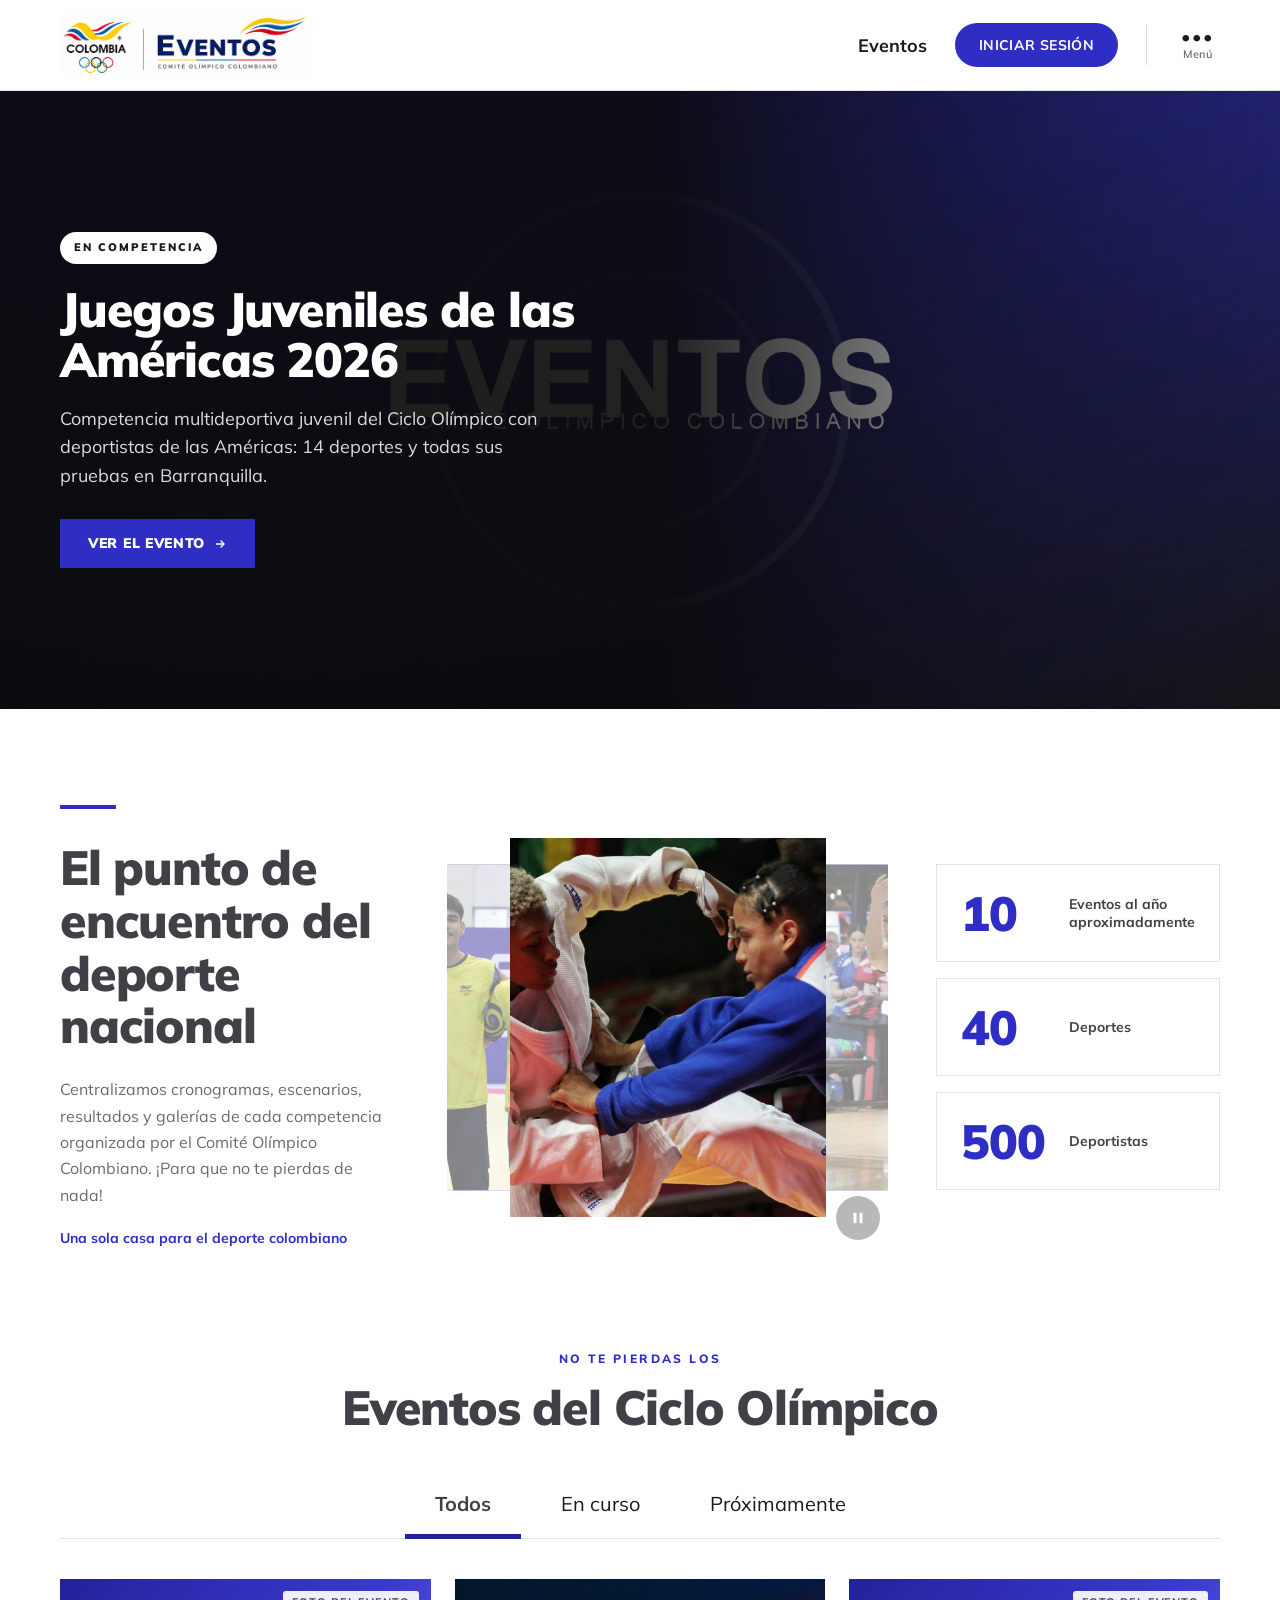
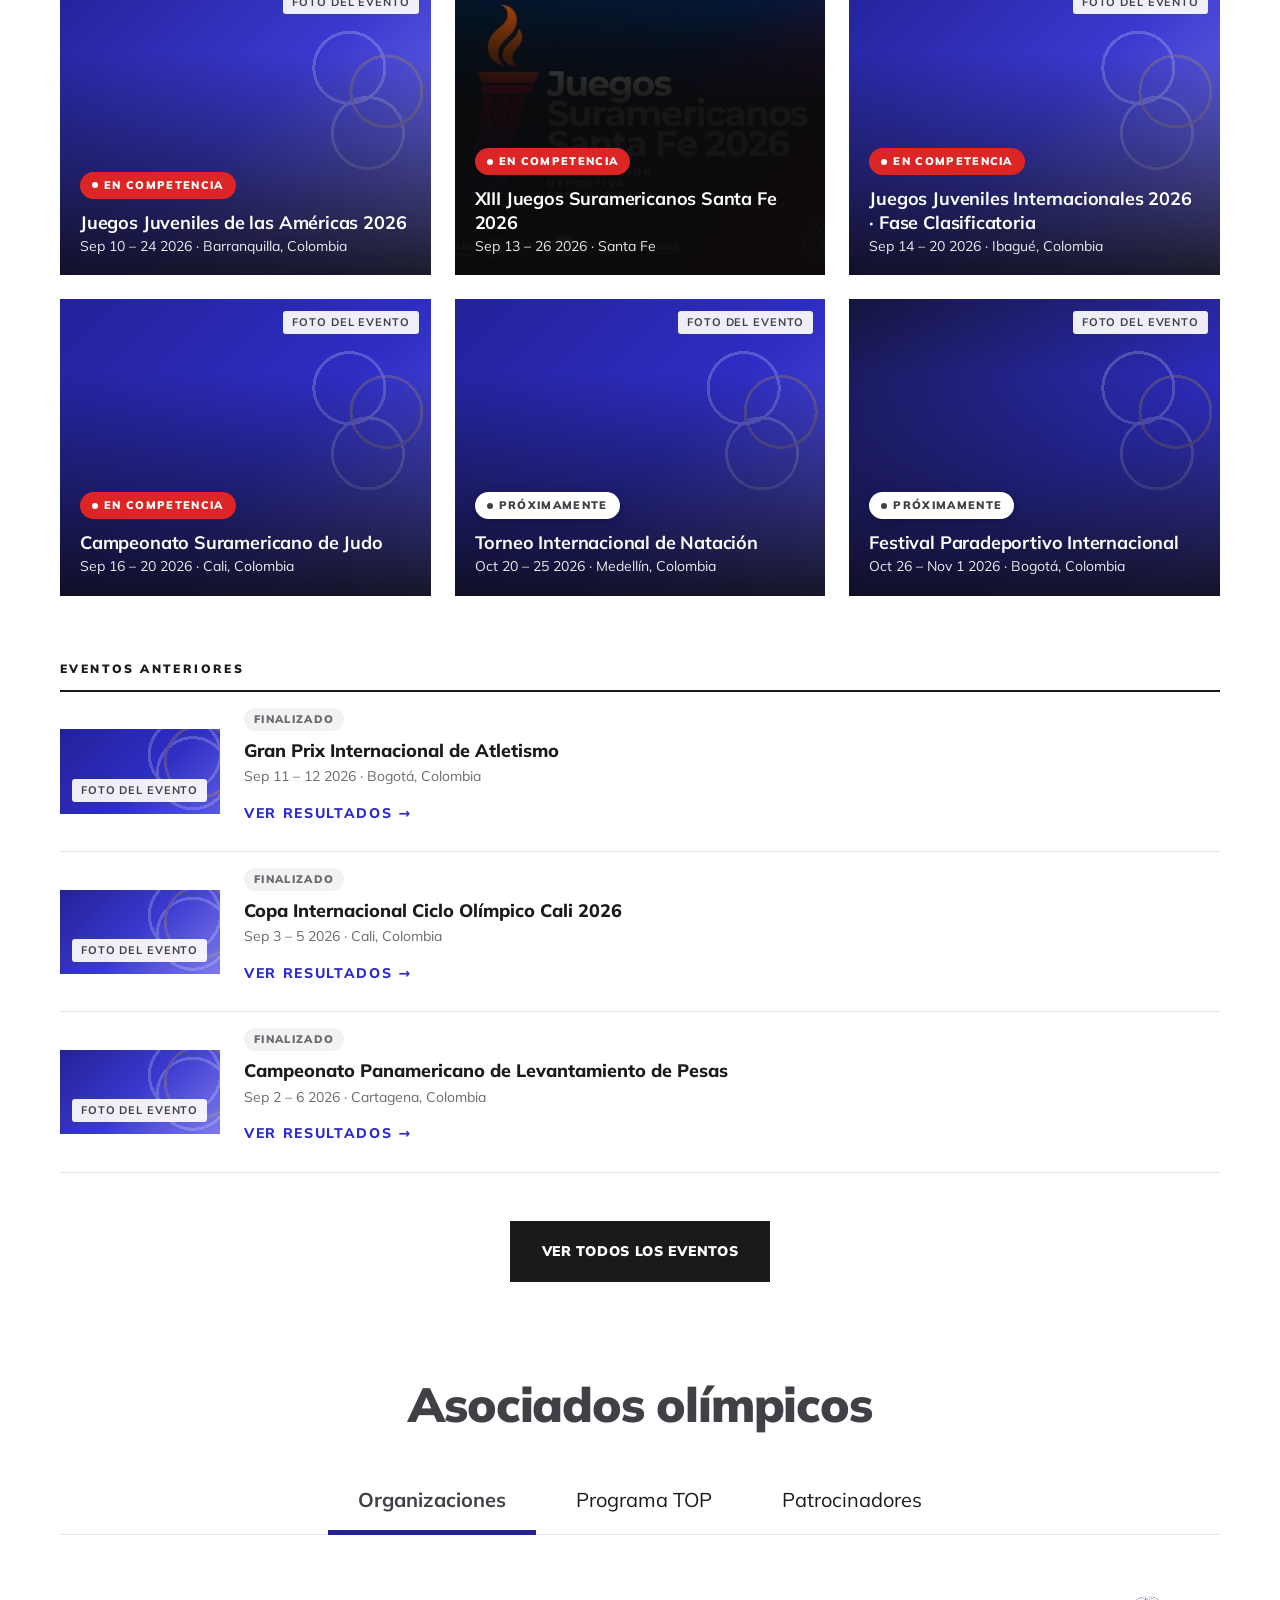
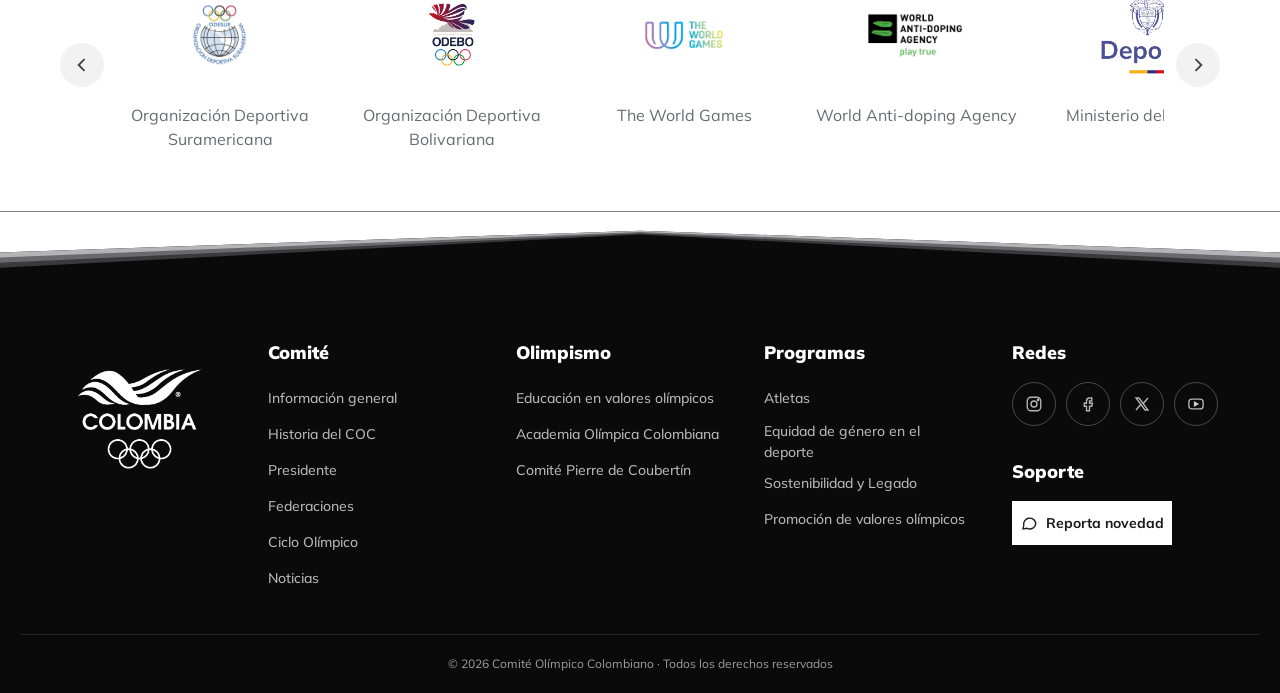
==== commit afee65f1: ":sparkles: Demo: entrada por index, marco demo.html con «Configuraciones» y funciona sin servidor El" ====
--- a/landing/index.html
+++ b/landing/index.html
@@ -23,6 +23,6 @@
   <script src="tabs/deportes.js"></script>
   <script src="tabs/medalleria.js"></script>
   <script src="app.js"></script>
-<script src="../shared/switcher.js" data-current="landing"></script>
+<script src="../shared/embed.js"></script>
 </body>
 </html>
--- a/landing/shell.css
+++ b/landing/shell.css
@@ -324,55 +324,49 @@
 @keyframes lp-pop { 0% { opacity: 0; transform: scale(.5); } 70% { transform: scale(1.1); } }
 
 /* ── Detalle ──────────────────────────────────────────────────────── */
-.lp-crumb { display: block; background: #fff; border-bottom: 1px solid var(--lp-border); }
-.lp-crumb a { display: inline-flex; align-items: center; min-height: 52px; font-size: 14px; font-weight: 900; text-transform: uppercase; letter-spacing: var(--lp-label); color: var(--lp-primary); }
-.lp-crumb a:hover { color: var(--lp-primary-dark); }
-.lp-dhero { position: relative; display: flex; align-items: center; min-height: 440px; overflow: hidden; background: var(--lp-veil); }
+.lp-crumb { display: block; position: sticky; top: var(--lp-hd, calc(var(--lp-header) + 1px)); z-index: 41; background: #fff; border-bottom: 1px solid var(--lp-border); } /* DC-002: pegada junto a los tabs */
+.lp-crumb .lp-wrap { padding-block: 16px; } /* DC-007 */
+.lp-crumb ol { margin: 0; padding: 0; list-style: none; display: flex; align-items: center; min-height: 40px; font-size: 18px; line-height: 1.2; } /* DC-005/006 */
+.lp-crumb li { display: flex; align-items: center; min-width: 0; }
+.lp-crumb li + li { flex: 1 1 auto; } /* el nombre toma el resto y trunca; el enlace no se encoge */
+.lp-crumb a { display: inline-flex; align-items: center; gap: 2px; flex: none; min-height: 44px; margin-block: -2px; padding-right: 6px; font-weight: 700; color: var(--lp-primary); } /* 44px táctiles, -2px por lado = franja de 40px */
+.lp-crumb a:hover { color: var(--lp-primary-dark); text-decoration: underline; text-underline-offset: 4px; }
+.lp-crumb a svg { margin-left: -4px; }
+.lp-crumb__sep { margin-inline: 4px 8px; color: var(--lp-muted); }
+.lp-crumb__cur { min-width: 0; overflow: hidden; white-space: nowrap; text-overflow: ellipsis; font-weight: 700; color: var(--lp-ink); }
+/* DC-112: hero a media altura (200px escritorio / 180px móvil) entre el breadcrumb y la nav. */
+.lp-dhero { position: relative; display: flex; align-items: center; height: 180px; overflow: hidden; background: var(--lp-veil); }
 .lp-dhero > .lp-ph { position: absolute; inset: 0; }
-.lp-dhero__in { position: relative; width: 100%; padding-top: 40px; padding-bottom: 88px; }
+.lp-dhero__in { position: relative; width: 100%; padding-top: 16px; padding-bottom: 16px; }
 .lp-dhero__copy { color: #fff; }
-.lp-dhero__badges { display: flex; flex-wrap: wrap; align-items: center; gap: 8px; }
-.lp-dhero h1 { margin-top: 16px; font-size: 30px; font-weight: 900; line-height: 1.08; letter-spacing: -0.025em; }
-.lp-dhero__badges + h1 { margin-top: 16px; }
-.lp-dhero__copy > h1:first-child { margin-top: 0; }
-.lp-ctd { display: flex; flex-wrap: wrap; align-items: center; gap: 10px; margin-top: 24px; color: #fff; }
+.lp-dhero__badges { display: flex; flex-wrap: wrap; align-items: center; gap: 8px 12px; }
+.lp-dhero__title { margin-top: 8px; display: -webkit-box; -webkit-box-orient: vertical; -webkit-line-clamp: 2; overflow: hidden; font-size: 22px; font-weight: 900; line-height: 1.12; letter-spacing: -0.02em; }
+.lp-dhero__badges:empty + .lp-dhero__title { margin-top: 0; }
+.lp-ctd { display: flex; flex-wrap: wrap; align-items: center; gap: 8px; margin-top: 0; color: #fff; }
 /* Marcador tipo anuncio (DC-205): labels grandes en mayúsculas, número chico en card oscura. */
-.lp-ctd__w { font-size: 14px; font-weight: 800; letter-spacing: .08em; text-transform: uppercase; line-height: 1.2; text-shadow: 0 1px 2px rgb(0 0 0 / .5); }
-.lp-ctd__n { display: inline-flex; align-items: center; justify-content: center; min-width: 36px; min-height: 36px; padding: 4px 10px; background: #232299; border: 1px solid rgb(255 255 255 / .25); border-radius: 6px; color: #fff; font-size: 20px; font-weight: 800; line-height: 1.2; font-variant-numeric: tabular-nums; }
-@media (min-width: 640px) { .lp-ctd__w { font-size: 16px; } .lp-ctd__n { font-size: 24px; } }
-.lp-dhero p { margin-top: 14px; font-size: 16px; color: rgb(255 255 255 / .85); }
-@media (min-width: 640px) { .lp-dhero h1 { font-size: 40px; } }
-@media (min-width: 768px) { .lp-dhero { min-height: 480px; } .lp-dhero__copy { width: 55%; padding-right: 40px; } }
-@media (min-width: 1024px) { .lp-dhero h1 { font-size: 48px; } }
-.lp-dhero .lp-ph__tag { left: auto; right: 16px; bottom: 56px; }
-
-.lp-facts { position: relative; z-index: 10; margin-top: -44px; padding-bottom: 32px; }
-.lp-facts__card { background: #fff; border: 1px solid var(--lp-border); box-shadow: 0 10px 30px rgb(10 10 10 / .12); }
-.lp-facts dl { display: grid; grid-template-columns: 1fr 1fr; }
-.lp-fact { display: flex; flex-direction: column; justify-content: flex-start; min-height: 88px; padding: 20px 20px 16px; border-top: 1px solid var(--lp-border); }
-.lp-fact:nth-child(-n+2) { border-top: 0; }
-.lp-fact:nth-child(even) { border-left: 1px solid var(--lp-border); }
-.lp-fact:last-child:nth-child(odd) { grid-column: 1 / -1; }
+.lp-ctd__w { font-size: 12px; font-weight: 800; letter-spacing: .08em; text-transform: uppercase; line-height: 1.2; text-shadow: 0 1px 2px rgb(0 0 0 / .5); }
+.lp-ctd__n { display: inline-flex; align-items: center; justify-content: center; min-width: 28px; min-height: 28px; padding: 2px 8px; background: #232299; border: 1px solid rgb(255 255 255 / .25); border-radius: 6px; color: #fff; font-size: 16px; font-weight: 800; line-height: 1.2; font-variant-numeric: tabular-nums; }
+.lp-dhero p { margin-top: 6px; display: -webkit-box; -webkit-box-orient: vertical; -webkit-line-clamp: 2; overflow: hidden; font-size: 14px; line-height: 1.4; color: rgb(255 255 255 / .85); }
+@media (min-width: 640px) { .lp-dhero { height: 200px; } .lp-dhero__title { font-size: 28px; -webkit-line-clamp: 1; } .lp-ctd__w { font-size: 13px; } }
+@media (min-width: 768px) { .lp-dhero__copy { width: 70%; padding-right: 40px; } }
+.lp-dhero .lp-ph__tag { display: none; }
+
+.lp-facts { position: relative; padding-top: 32px; padding-bottom: 32px; scroll-margin-top: 180px; }
+.lp-facts__card { background: #fff; border: 1px solid var(--lp-border); overflow: hidden; }
+/* DC-112: lista de datos etiqueta | valor; 2 columnas desde 960px y Sedes a ancho completo. */
+.lp-dl { display: grid; grid-template-columns: minmax(0, 1fr); margin-bottom: -1px; }
+.lp-fact { display: grid; grid-template-columns: 1fr; align-items: center; gap: 4px 16px; min-height: 48px; padding: 12px 20px; border-bottom: 1px solid var(--lp-border); } /* DC-154: borde abajo de cada dato, también sobre la celda vacía */
 .lp-fact dt { display: flex; align-items: center; gap: 8px; font-size: 11px; font-weight: 700; text-transform: uppercase; letter-spacing: var(--lp-label); color: var(--lp-muted); }
-.lp-fact dt svg { color: var(--lp-subtle); }
-.lp-fact dd { margin-top: 6px; font-size: 17px; font-weight: 700; line-height: 1.25; color: var(--lp-ink); }
-@media (min-width: 1100px) {
-  .lp-facts dl { grid-template-columns: minmax(0, 1fr) max-content minmax(0, 1fr) minmax(0, 1fr) minmax(0, 1fr); }
-  .lp-fact { border-top: 0; padding: 20px 20px 16px; }
-  .lp-fact:nth-child(even) { border-left: 0; }
-  .lp-fact + .lp-fact { border-left: 1px solid var(--lp-border); }
-  .lp-fact:last-child:nth-child(odd) { grid-column: auto; }
-}
-.lp-fsedes { display: flex; flex-wrap: wrap; align-items: center; gap: 10px 14px; padding: 16px 20px; border-top: 1px solid var(--lp-border); background: var(--lp-surface); }
-.lp-fsedes__label { display: flex; align-items: center; gap: 8px; font-size: 11px; font-weight: 700; text-transform: uppercase; letter-spacing: var(--lp-label); color: var(--lp-muted); }
-.lp-fsedes__label b { display: inline-flex; align-items: center; justify-content: center; min-width: 22px; height: 20px; padding: 0 6px; border-radius: 999px; background: var(--lp-primary); color: #fff; font-size: 11px; letter-spacing: 0; }
-.lp-fsedes ul { display: flex; flex-wrap: wrap; gap: 8px; }
-/* DC-145/146: en anchos medios la fila suelta (Alcance) y la franja de Sedes van centradas */
-@media (min-width: 481px) and (max-width: 1099px) {
-  .lp-fact:last-child:nth-child(odd) { align-items: center; text-align: center; }
-  .lp-fact:last-child:nth-child(odd) dt { justify-content: center; }
-  .lp-fsedes, .lp-fsedes ul { justify-content: center; }
-}
+.lp-fact dt svg { flex: none; color: var(--lp-subtle); }
+.lp-fact dt b { display: inline-flex; align-items: center; justify-content: center; min-width: 22px; height: 20px; padding: 0 6px; border-radius: 999px; background: var(--lp-primary); color: #fff; font-size: 11px; letter-spacing: 0; }
+.lp-fact dd { min-width: 0; overflow-wrap: anywhere; font-size: 16px; font-weight: 700; line-height: 1.3; color: var(--lp-ink); }
+@media (min-width: 640px) { .lp-fact { grid-template-columns: 220px minmax(0, 1fr); } }
+@media (min-width: 960px) {
+  .lp-dl { grid-template-columns: minmax(0, 1fr) minmax(0, 1fr); }
+  .lp-fact:nth-child(even) { border-left: 1px solid var(--lp-border); }
+  .lp-fact--full { grid-column: 1 / -1; border-left: 0 !important; border-top: 1px solid var(--lp-border); margin-top: -1px; } /* línea continua sobre la celda vacía */
+}
+.lp-fsedes { display: flex; flex-wrap: wrap; gap: 8px; }
 .lp-chip { display: inline-flex; align-items: center; min-height: 30px; padding: 4px 12px; border-radius: 999px; background: var(--lp-primary-50); color: var(--lp-primary); font-size: 13px; font-weight: 700; }
 
 .lp-tabnav { position: sticky; top: var(--lp-hh, calc(var(--lp-header) + 1px)); z-index: 40; border-bottom: 1px solid var(--lp-border); background: #fff; }
@@ -380,19 +374,12 @@
 .lp-tabnav__sent { height: 1px; margin-top: -1px; pointer-events: none; }
 .lp-tabnav__row { display: flex; flex-direction: column; }
 .lp-tabnav__strip { display: flex; gap: 10px; overflow-x: auto; scrollbar-width: none; position: relative; margin-inline: calc(-1 * var(--lp-gutter)); padding-inline: var(--lp-gutter); }
-.lp-tabnav__name { display: -webkit-box; -webkit-box-orient: vertical; -webkit-line-clamp: 2; -webkit-box-pack: center; max-height: 0; overflow: hidden; opacity: 0; font-size: 16px; font-weight: 800; line-height: 1.2; color: var(--lp-ink); transition: opacity .2s, max-height .2s; }
-.lp-tabnav.is-stuck .lp-tabnav__name { min-height: 40px; max-height: 40px; opacity: 1; } /* DC-210: 2 líneas caben en los 40px compensados */
-.lp-tabnav.is-stuck { margin-bottom: -40px; }
 @media (min-width: 640px) {
   .lp-tabnav__row { flex-direction: row; align-items: center; }
   .lp-tabnav__strip { flex: 1 1 auto; min-width: 0; margin-inline: 0; padding-inline: 0; }
-  .lp-tabnav__name { flex: none; max-height: none; max-width: 0; margin-right: 0; transition: opacity .2s, max-width .2s, margin-right .2s; }
-  .lp-tabnav.is-stuck .lp-tabnav__name { max-width: 30%; min-height: 0; margin-right: 24px; }
-  .lp-tabnav.is-stuck { margin-bottom: 0; }
-}
-@media (prefers-reduced-motion: reduce) { .lp-tabnav__name { transition: none; } }
+}
 .lp-tabnav__strip::-webkit-scrollbar { display: none; }
-.lp-tabnav a { flex: none; display: flex; align-items: center; min-height: 60px; padding: 20px 15px; border-bottom: 5px solid transparent; font-size: 20px; line-height: 1; color: var(--lp-ink); transition: color .15s; }
+.lp-tabnav a { flex: none; display: flex; align-items: center; min-height: 60px; padding: 20px 15px; border-bottom: 5px solid transparent; font-size: 18px; line-height: 1; /* DC-038/039: 18px en todas las pestañas */ color: var(--lp-ink); transition: color .15s; }
 .lp-tabnav a:hover { color: var(--lp-ink-soft); border-bottom-color: var(--lp-tab-indicator); }
 .lp-tabnav a[aria-current="page"] { border-bottom-color: var(--lp-tab-indicator); color: var(--lp-ink-soft); font-weight: 700; }
 @media (min-width: 640px) { .lp-tabnav a { padding: 20px 30px; } }
@@ -405,7 +392,7 @@
 .lp-wip { padding: 48px 20px; text-align: center; border: 1px dashed var(--lp-divider); background: var(--lp-surface); color: var(--lp-muted); }
 
 /* ── Pie ──────────────────────────────────────────────────────────── */
-.lp-footer { margin-top: 72px; background: var(--lp-footer); color: rgb(255 255 255 / .7); }
+.lp-footer { margin-top: 56px; background: var(--lp-footer); color: rgb(255 255 255 / .7); }
 .lp-peak { position: relative; height: 64px; overflow: hidden; background: var(--lp-footer); }
 .lp-peak i { position: absolute; inset: 0; }
 .lp-peak i:nth-child(1) { background: #fff; clip-path: polygon(0 0, 100% 0, 100% 64%, 50% 30%, 0 64%); }
@@ -430,7 +417,7 @@
 .lp-footer .lp-social a { min-height: 44px; }
 .lp-social a:hover { border-color: #fff; color: #fff; }
 .lp-footer__sup { margin-top: 32px; }
-.lp-supbtn { text-align: left; display: inline-flex; align-items: center; gap: 8px; min-height: 44px; margin-top: 16px; padding: 0 20px; border: 0; background: #fff; color: var(--lp-ink); font-size: 14px; font-weight: 700; }
+.lp-supbtn { text-align: left; display: inline-flex; align-items: center; gap: 8px; min-height: 44px; margin-top: 16px; padding: 0 8px; border: 0; background: #fff; color: var(--lp-ink); font-size: 14px; font-weight: 700; white-space: nowrap; }
 .lp-supbtn:hover { background: var(--lp-fill); }
 .lp-copy { border-top: 1px solid rgb(255 255 255 / .1); padding-top: 20px; padding-bottom: 20px; text-align: center; font-size: 12px; color: rgb(255 255 255 / .6); }
 
@@ -450,15 +437,8 @@
 .lp-dlg .lp-form__ok { border: 0; padding: 16px 0 8px; }
 .lp-dlg .lp-form__ok h2 { font-size: 20px; font-weight: 900; color: var(--lp-ink-soft); }
 .lp-dlg .lp-form__ok .lp-cta { margin-top: 12px; }
-.lp-fact__row { display: flex; align-items: center; flex-wrap: nowrap; gap: 8px; white-space: nowrap; }
+.lp-fact__row { display: flex; align-items: center; flex-wrap: wrap; gap: 4px 8px; }
 .lp-fact__row .lp-pill { padding: 4px 8px; font-size: 10px; }
-/* Móvil ≤480: columnas encogibles y la insignia puede bajar de línea (≥481 sigue inline, DC-064/078) */
-@media (max-width: 480px) {
-  .lp-facts dl { grid-template-columns: minmax(0, 1fr) minmax(0, 1fr); }
-  .lp-fact { min-width: 0; padding-left: 16px; padding-right: 16px; }
-  .lp-fact dd, .lp-fact__row { min-width: 0; overflow-wrap: anywhere; }
-  .lp-fact__row { flex-wrap: wrap; white-space: normal; gap: 4px 8px; }
-}
 
 /* DC-071 / DC-075 */
 a.lp-ibtn.lp-ibtn-cal { width: auto; gap: 8px; padding: 0 14px; font-size: 14px; font-weight: 600; white-space: nowrap; }
@@ -496,3 +476,5 @@
 .lp-fab:hover { background: var(--lp-primary-dark); }
 .lp-fab:focus-visible { outline: 3px solid var(--lp-ink); outline-offset: 3px; box-shadow: 0 0 0 3px #fff; }
 @media (prefers-reduced-motion: reduce) { .lp-fab, .lp-fab.is-on { transition: none; } }
+
+.lp-panel[hidden] { display: none; }
--- a/landing/tabs/tabs.css
+++ b/landing/tabs/tabs.css
@@ -3,7 +3,7 @@
 :root {
   --lp-primary: #2e2dc4; --lp-primary-dark: #232299; --lp-primary-50: #ececfb; --lp-primary-100: #dcdcf6;
   --lp-accent: #e8b923; --lp-ink: #1a1a1a; --lp-ink-soft: #3f4146; --lp-muted: #686b71; --lp-subtle: #686b71;
-  --lp-border: #e4e4e6; --lp-divider: #d8d8da; --lp-surface: #fafafa; --lp-fill: #f2f2f2;
+  --lp-border: #e4e4e6; --lp-divider: #d8d8da; --lp-surface: #fafafa; --lp-zebra: #f9f9f9; --lp-fill: #f2f2f2;
   --lp-live: #dc2626; --lp-gold: #e8b923; --lp-silver: #d8d8da; --lp-bronze: #b06a32;
   --lp-col-bg: #fffcef; --lp-col-ink: #5c4400; --lp-col-bar: #c99a00; --lp-col-line: #ecdc9c; /* DC-109: fondo tenue, la barra marca */
 }
@@ -53,7 +53,7 @@
 .lp-sx::before { display: inline-block; }
 .lp-sxg.f, .lp-sx-f::before { background: currentColor; }
 .lp-sxg.x, .lp-sx-x::before { background: linear-gradient(90deg, currentColor 50%, transparent 50%); }
-.lp-st { display: inline-flex; align-items: center; gap: 6px; padding: 4px 10px; border-radius: 999px; font-size: 11px; font-weight: 800; letter-spacing: .12em; text-transform: uppercase; white-space: nowrap; flex: 0 0 auto; line-height: 1.35; }
+.lp-st { display: inline-flex; align-items: center; gap: 6px; padding: 4px 10px; border-radius: 999px; font-size: 11px; font-weight: 800; letter-spacing: normal; white-space: nowrap; flex: 0 0 auto; line-height: 1.35; }
 .lp-st-d { width: 6px; height: 6px; border-radius: 50%; background: currentColor; }
 .lp-st-live { background: var(--lp-live); color: #fff; }
 .lp-st-live .lp-st-d { animation: lp-pulse 1.6s ease-in-out infinite; }
@@ -76,6 +76,7 @@
 .lp-seg button:first-child { border-left: 0; }
 .lp-seg button:hover { background: var(--lp-surface); }
 .lp-seg button[aria-pressed=true] { background: var(--lp-primary); color: #fff; font-weight: 800; }
+.lp-seg button[aria-pressed=true] .lp-sxs { color: #fff; }
 .lp-seg :focus-visible { outline-offset: -3px; }
 .lp-tg { display: inline-flex; align-items: center; gap: 10px; flex-wrap: wrap; padding-left: 20px; border-left: 1px solid var(--lp-border); }
 .lp-tg-r { display: inline-flex; align-items: center; justify-content: space-between; gap: 10px; min-width: 0; }
@@ -103,7 +104,7 @@
 
 /* ───── Calendario y resultados ───── */
 .lp-cr { display: grid; grid-template-columns: 300px minmax(0, 1fr); gap: 24px; align-items: start; }
-.lp-aside { display: flex; flex-direction: column; gap: 16px; position: sticky; top: 160px; }
+.lp-aside { display: flex; flex-direction: column; gap: 16px; position: sticky; top: calc(var(--lp-hh, 90px) + var(--lp-nav-h, 64px) + 16px); /* DC-047: 16px bajo la nav pegada (alto real en --lp-nav-h) */ }
 .lp-aside > * { min-width: 0; }
 .lp-aside .lp-bar { flex-direction: column; align-items: stretch; gap: 12px; }
 .lp-aside .lp-seg { display: grid; grid-template-columns: 1fr 1fr; width: 100%; }
@@ -163,6 +164,27 @@
 .lp-dd.sel .lp-dd-n { font-weight: 900; }
 .lp-dd.sel { border-color: var(--lp-primary); }
 .lp-dd.sel .lp-dd-band { border: 2px solid #fff; box-shadow: none; }
+/* DC-073: pegada = full width (offsets los mide el JS) y sin hueco con la nav. DC-067: la tira se pega bajo la nav (mismo offset que el aside) y se compacta; el margen negativo
+   conserva el alto en el flujo para que scrollHeight no salte. Debajo de 640px queda estática. */
+.lp-cal { --lp-mini-c: 65px; --lp-mini-full: 130px; position: relative; }
+.lp-mini-sent { position: absolute; top: 0; left: 0; width: 1px; height: 1px; pointer-events: none; }
+@media (min-width: 640px) {
+  .lp-cal > .lp-mini { position: sticky; top: calc(var(--lp-hh, 90px) + var(--lp-nav-h, 64px)); z-index: 5; transition: padding .2s, box-shadow .2s, margin .2s, border-radius .2s; }
+  .lp-mini .lp-dd, .lp-mini .lp-strip { transition: height .2s, min-height .2s, max-height .2s, padding .2s; }
+  .lp-mini.is-stuck { --lp-fw-l: 0px; --lp-fw-r: 0px; border-width: 0 0 1px; border-radius: 0; margin-inline: calc(-1 * var(--lp-fw-l)) calc(-1 * var(--lp-fw-r)); padding: 8px calc(var(--lp-fw-r) + 13px) 8px calc(var(--lp-fw-l) + 13px); margin-bottom: calc(var(--lp-mini-full) - var(--lp-mini-c)); box-shadow: 0 2px 8px rgba(0, 0, 0, .08); }
+  .lp-mini.is-stuck .lp-stripw::before, .lp-mini.is-stuck .lp-stripw::after { min-height: 0; }
+  .lp-mini.is-stuck .lp-strip { padding-block: 3px; }
+  .lp-mini.is-stuck .lp-dd { width: 64px; min-width: 64px; max-width: 64px; flex-basis: 64px; height: 42px; min-height: 42px; max-height: 42px; padding: 2px 0; gap: 0; }
+  .lp-mini.is-stuck .lp-dd-m { display: none; }
+  .lp-mini.is-stuck .lp-dd-w { font-size: 11px; line-height: 1.1; }
+  .lp-mini.is-stuck .lp-dd-n { font-size: 20px; }
+  .lp-mini.is-stuck .lp-dd-band { top: 2px; right: 2px; left: auto; bottom: auto; width: 16px; height: 11px; transform: none; }
+  .lp-mini.is-stuck .lp-dd.sel .lp-dd-band { border-width: 1px; }
+  .lp-mini.is-stuck .lp-stripw > .lp-strip { padding-inline: max(calc(50% - 32px), 112px); }
+  .lp-mini.is-stuck .lp-strip-nav { top: 0; bottom: 0; margin: auto 0; height: 36px; width: 36px; }
+  .lp-aside { top: calc(var(--lp-hh, 90px) + var(--lp-nav-h, 64px) + var(--lp-mini-c) + 16px); } /* DC-073: tira pegada sin hueco; aside 16px bajo ella */
+}
+@media (prefers-reduced-motion: reduce) { .lp-cal > .lp-mini, .lp-mini .lp-dd, .lp-mini .lp-strip { transition: none; } }
 .lp-leg { display: flex; align-items: center; flex-wrap: wrap; gap: 4px 8px; margin-top: 10px; font-size: 12px; color: var(--lp-muted); }
 .lp-lg { width: 8px; height: 8px; border-radius: 50%; background: var(--lp-primary); }
 .lp-lg-past { background: var(--lp-subtle); }
@@ -174,6 +196,7 @@
 .lp-day { display: flex; flex-direction: column; gap: 12px; min-width: 0; }
 .lp-cr:has(.lp-day > .lp-empty) { align-items: stretch; }
 .lp-day > .lp-empty { flex: 1; justify-content: center; min-height: 240px; }
+.lp-dp-p > .lp-empty { margin: 16px; } /* DC-093: 16px de margen en el estado vacío de Deportes */
 .lp-day-hd { display: flex; align-items: center; justify-content: space-between; flex-wrap: nowrap; gap: 12px; } /* DC-181: una sola fila siempre */
 .lp-day-hd h2 { font-size: 18px; font-weight: 700; letter-spacing: -.01em; color: var(--lp-ink-soft); min-width: 0; overflow: hidden; text-overflow: ellipsis; white-space: nowrap; }
 .lp-day-t { display: inline-flex; align-items: center; flex-wrap: nowrap; gap: 12px; min-width: 0; flex: 1 1 auto; }
@@ -183,11 +206,9 @@
 .lp-tm-p { background: var(--lp-fill); color: var(--lp-muted); }
 .lp-tm-h { background: var(--lp-primary); color: #fff; }
 .lp-tm-n { background: var(--lp-primary-50); color: var(--lp-primary); }
-.lp-rr-wt-p { padding-left: 0; }
 .lp-rr-hd > .lp-tgb { flex: 1 1 100%; width: calc(100% + 6px); max-width: calc(100% + 6px); box-sizing: border-box; } /* DC-167: siempre ancho completo */
-.lp-tgb .lp-rr-wt { flex: 1 1 0; min-width: 0; }
-.lp-tgb .lp-rr-ac { justify-content: flex-end; margin-left: auto; flex: 0 0 auto; flex-wrap: nowrap; } /* DC-175/183: junto al título, a la izquierda del chevrón */
-.lp-rr-wt-p .lp-ttl b { color: var(--lp-ink-soft); }
+:is(.lp-tgb, .lp-rr-pend) .lp-rr-wt { flex: 1 1 0; min-width: 0; }
+:is(.lp-tgb, .lp-rr-pend) .lp-rr-ac { justify-content: flex-end; margin-left: auto; flex: 0 0 auto; flex-wrap: nowrap; } /* DC-175/183: junto al título, a la izquierda del chevrón */
 .lp-day-r { display: flex; align-items: center; flex-wrap: nowrap; gap: 8px 16px; flex: 0 0 auto; }
 .lp-all { position: relative; display: inline-flex; }
 .lp-all-b { display: inline-flex; align-items: center; justify-content: center; width: 32px; height: 32px; min-height: 32px; padding: 0; border: 1px solid var(--lp-border); border-radius: 999px; background: #fff; color: var(--lp-ink-soft); cursor: pointer; }
@@ -197,13 +218,13 @@
 .lp-all-m button { display: flex; align-items: center; gap: 10px; width: 100%; min-height: 40px; padding: 0 12px; border: 0; border-radius: 6px; background: #fff; color: var(--lp-ink); font-size: 14px; font-weight: 600; text-align: left; cursor: pointer; }
 .lp-all-m button:hover, .lp-all-m button:focus-visible { background: var(--lp-surface); color: var(--lp-primary); }
 .lp-grp { border: 1px solid var(--lp-border); border-radius: 8px; background: #fff; overflow: hidden; }
-.lp-gb { display: flex; align-items: center; gap: 12px; width: 100%; min-height: 64px; padding: 10px 16px; border: 0; background: color-mix(in srgb, var(--lp-primary) 5%, #fff); color: var(--lp-ink); text-align: left; cursor: pointer; flex-wrap: nowrap; position: relative; padding-right: 52px; }
+.lp-gb { display: flex; align-items: center; gap: 12px; width: 100%; min-height: 64px; padding: 10px 16px; border: 0; background: var(--lp-bg-deporte); color: var(--lp-ink); text-align: left; cursor: pointer; flex-wrap: nowrap; position: relative; padding-right: 52px; }
 .lp-gb:hover { background: var(--lp-primary-50); }
 .lp-gb:focus-visible { outline-offset: -3px; } /* DC-151: el overflow del grupo recortaría el foco */
 .lp-gi svg { width: 32px; height: 32px; }
 .lp-gi { display: inline-flex; align-items: center; justify-content: center; width: 44px; height: 44px; border-radius: 8px; background: #fff; box-shadow: inset 0 0 0 1px var(--lp-border); color: var(--lp-ink-soft); flex: 0 0 auto; }
 .lp-gn { display: flex; flex-direction: column; min-width: 0; flex: 1 1 0; }
-.lp-gn b { font-size: 16px; font-weight: 600; } /* DC-139 */
+.lp-gn b { font-size: 16px; font-weight: 700; } /* DC-139, DC-012: 700 */
 .lp-gc2 { font-size: 12px; font-weight: 500; color: var(--lp-muted); }
 .lp-gn b, .lp-gc2 { overflow: hidden; text-overflow: ellipsis; white-space: nowrap; } /* DC-174: el título cede antes que los tags */
 .lp-gc { display: inline-flex; align-items: center; height: 24px; padding: 0 10px; border-radius: 999px; background: var(--lp-fill); font-size: 12px; font-weight: 700; color: var(--lp-ink-soft); white-space: nowrap; }
@@ -220,7 +241,7 @@
 .lp-gbody { border-top: 0; } /* DC-151: el fondo de la cabecera marca el límite */
 .lp-gbody[hidden], .lp-rs[hidden] { display: none; }
 
-.lp-rr { display: flex; flex-direction: column; gap: 24px; padding: 16px 20px 24px; border-top: 0; background: #fff; }
+.lp-rr { display: flex; flex-direction: column; gap: 32px; padding: 16px 20px 24px; border-top: 0; background: #fff; }
 .lp-gbody > .lp-rr + .lp-rr { border-top: 8px solid var(--lp-fill); } /* DC-202: franja de 8px entre fases */
 .lp-rr-solo { border: 1px solid var(--lp-border); border-radius: 8px; }
 .lp-rr-pend { background: #fff; padding: 16px 20px; } /* DC-157: fondo blanco */
@@ -235,13 +256,27 @@
 .lp-sub { font-size: 12px; color: var(--lp-muted); }
 .lp-tgb { position: relative; display: flex; align-items: center; gap: 8px; min-height: 44px; margin-left: -6px; padding: 0 34px 0 6px; border: 0; border-radius: 6px; background: transparent; color: inherit; text-align: left; cursor: pointer; min-width: 0; }
 .lp-tgb .lp-chev { position: absolute; top: 50%; right: 6px; margin: -9.5px 0 0; } /* DC-184/185: centrado; sin transform (lo usa el giro) */
-.lp-tgb .lp-rr-wt { padding: 2px 0; }
+:is(.lp-tgb, .lp-rr-pend) .lp-rr-wt { padding: 2px 0; }
+/* DC-013: caja gris que se estira al alto de la columna tag + lugar (DC-011) */
+:is(.lp-tgb, .lp-rr-pend) .lp-ttl { align-items: stretch; }
+:is(.lp-tgb, .lp-rr-pend) .lp-ttl b { display: flex; align-items: center; min-width: 0; padding: 6px 12px; border-radius: 6px; background: #fff; overflow-wrap: anywhere; box-shadow: inset 0 0 0 1px var(--lp-border); }
+:is(.lp-tgb, .lp-rr-pend) .lp-rr-wt { flex-direction: row; flex-wrap: wrap; align-items: stretch; gap: 6px 10px; }
+.lp-rr-mt { display: flex; flex-direction: column; align-items: flex-start; justify-content: center; gap: 4px; min-width: 0; }
 .lp-rr-ac { display: flex; align-items: center; flex-wrap: wrap; justify-content: flex-end; gap: 4px 14px; }
-.lp-rs { display: flex; flex-direction: column; gap: 10px; min-width: 0; overflow-x: auto; margin-top: -16px; } /* DC-163: 8px bajo el título (gap 24 − 16) */
+.lp-gb, .lp-tgb { --lp-bg-deporte: color-mix(in srgb, var(--lp-primary) 5%, #fff); } /* DC-017: caja del nombre = fondo del deporte */
+/* DC-015: el nombre y el género conservan su ancho; el lugar cede con elipsis */
+:is(.lp-tgb, .lp-rr-pend) .lp-rr-wt { flex-wrap: nowrap; }
+:is(.lp-tgb, .lp-rr-pend) .lp-ttl { flex: 0 0 auto; max-width: 60%; }
+:is(.lp-tgb, .lp-rr-pend) .lp-rr-mt { flex: 0 1 auto; max-width: 100%; }
+:is(.lp-tgb, .lp-rr-pend) .lp-rr-mt .lp-tag { flex: none; }
+:is(.lp-tgb, .lp-rr-pend) .lp-rr-mt .lp-sub { max-width: 100%; white-space: nowrap; overflow: hidden; text-overflow: ellipsis; }
+:is(.lp-tgb, .lp-rr-pend) .lp-rr-ac { flex: none; }
+@media (max-width: 760px) { :is(.lp-tgb, .lp-rr-pend) .lp-rr-wt { flex-wrap: wrap; } :is(.lp-tgb, .lp-rr-pend) .lp-ttl { max-width: 100%; } }
+.lp-rs { display: flex; flex-direction: column; gap: 10px; min-width: 0; overflow-x: auto; margin-top: -16px; } /* DC-163/009: gap 32 − 16 = 16px bajo el título */
 .lp-tb { width: 100%; min-width: 300px; border-collapse: collapse; font-size: 14px; }
 .lp-tb th { padding: 0 12px; height: 34px; text-align: left; font-size: 11px; font-weight: 800; letter-spacing: .12em; text-transform: uppercase; color: var(--lp-subtle); border-bottom: 1px solid var(--lp-border); white-space: nowrap; }
 .lp-tb td { padding: 0 12px; height: 46px; vertical-align: middle; color: var(--lp-ink-soft); }
-.lp-tb tbody tr:nth-child(even) td { background: var(--lp-surface); }
+.lp-tb tbody tr:nth-child(even) td { background: var(--lp-zebra); }
 .lp-c1 { width: 72px; }
 .lp-r { text-align: right !important; white-space: nowrap; }
 .lp-dg { display: flex; align-items: center; gap: 10px; min-width: 0; }
@@ -280,8 +315,9 @@
 /* ───── Deportes ───── */
 .lp-sxs { display: inline-flex; align-items: center; gap: 6px; color: var(--lp-ink); }
 .lp-dp { display: grid; grid-template-columns: 280px minmax(0, 1fr); gap: 20px; align-items: start; }
-.lp-dp-l { display: flex; flex-direction: column; gap: 10px; padding: 12px; border: 1px solid var(--lp-border); border-radius: 8px; background: #fff; min-width: 0; }
-.lp-dp-list { list-style: none; margin: 0; padding: 0; display: flex; flex-direction: column; gap: 2px; max-height: 640px; overflow-y: auto; }
+.lp-dp-l { display: flex; flex-direction: column; gap: 10px; padding: 12px; border: 1px solid var(--lp-border); border-radius: 8px; background: #fff; min-width: 0;
+  position: sticky; top: calc(var(--lp-hh, 90px) + var(--lp-nav-h, 64px) + 16px); max-height: calc(100vh - var(--lp-hh, 90px) - var(--lp-nav-h, 64px) - 32px); max-height: calc(100dvh - var(--lp-hh, 90px) - var(--lp-nav-h, 64px) - 32px); overflow-y: auto; overscroll-behavior: contain; } /* DC-050: pegada bajo header+migas+tabs; scroll interno si no cabe */
+.lp-dp-list { list-style: none; margin: 0; padding: 0; display: flex; flex-direction: column; gap: 2px; }
 .lp-dp-it { position: relative; display: flex; align-items: center; gap: 10px; min-height: 48px; padding: 6px 10px 6px 12px; border-radius: 6px; color: var(--lp-ink); text-decoration: none; font-size: 14px; font-weight: 600; }
 .lp-dp-it:hover { background: var(--lp-surface); }
 .lp-dp-it[aria-current=true] { background: var(--lp-primary-50); color: var(--lp-primary); font-weight: 800; }
@@ -301,7 +337,7 @@
 .lp-dp-t h2 { font-size: 24px; font-weight: 800; letter-spacing: -.01em; color: var(--lp-ink-soft); }
 .lp-dp-sum { display: flex; flex-wrap: wrap; align-items: center; gap: 4px 16px; font-size: 13px; color: var(--lp-muted); }
 .lp-dp-sum b { color: var(--lp-ink); }
-.lp-dp-bar { display: flex; align-items: center; justify-content: space-between; gap: 10px 20px; flex-wrap: wrap; padding: 12px 20px; border-bottom: 1px solid var(--lp-border); }
+.lp-dp-bar { container-type: inline-size; display: flex; align-items: center; justify-content: space-between; gap: 10px 20px; flex-wrap: wrap; padding: 12px 20px; border-bottom: 1px solid var(--lp-border); }
 .lp-search-p { flex: 1 1 260px; width: 100%; max-width: none; } /* DC-194: ancho completo */
 .lp-cnt { font-size: 13px; color: var(--lp-muted); }
 .lp-cnt b { color: var(--lp-ink); }
@@ -310,6 +346,15 @@
 .lp-pt th:nth-child(n+2), .lp-pt td:nth-child(n+2) { padding-left: 10px; padding-right: 10px; } .lp-pt td:last-child, .lp-pt th:last-child { padding-right: 16px; }
 .lp-c-go { text-align: right; }
 .lp-dp-pg, .lp-dp-pg .lp-pager { justify-content: center; } /* DC-188 */
+/* DC-026: misma identidad que Calendario (caja del nombre + columna género/dato con elipsis) */
+.lp-dep .lp-pn-id { --lp-bg-deporte: color-mix(in srgb, var(--lp-primary) 5%, #fff); align-items: stretch; gap: 6px 10px; min-width: 0; }
+.lp-dep .lp-pn-bx { display: flex; align-items: center; flex: 0 1 auto; min-width: 0; max-width: 60%; padding: 6px 12px; border-radius: 6px; background: #fff; box-shadow: inset 0 0 0 1px var(--lp-border); }
+.lp-dep .lp-pn-bx b { white-space: normal; overflow-wrap: anywhere; }
+.lp-dep .lp-pn-id .lp-rr-mt { flex: 1 1 0; min-width: 0; }
+.lp-dep .lp-pn-tg { display: flex; align-items: center; gap: 6px; max-width: 100%; min-width: 0; }
+.lp-dep .lp-pn-id .lp-fs { max-width: 100%; white-space: nowrap; overflow: hidden; text-overflow: ellipsis; }
+@media (max-width: 760px) { .lp-dep .lp-pn-id { flex-wrap: wrap; } .lp-dep .lp-pn-bx { max-width: 100%; } .lp-dep .lp-pn-id .lp-rr-mt { flex: 1 1 100%; } }
+.lp-dp-m .lp-pn-id { flex-wrap: nowrap; } .lp-dp-m .lp-pn-bx { flex: 0 1 auto; max-width: 55%; } .lp-dp-m .lp-pn-id .lp-rr-mt { flex: 1 1 0; min-width: 0; }
 .lp-dep .lp-fs { color: var(--lp-muted); margin-top: 0; line-height: 1.35; } /* DC-195: subtítulo 12px como .lp-sub */
 .lp-pt td.lp-c-go { padding-right: 16px; } .lp-pt .lp-ibtn-s { border-color: transparent; background: transparent; color: var(--lp-subtle); } .lp-pt .lp-ibtn-s:hover { color: var(--lp-primary); border-color: var(--lp-primary); } /* DC-195: flecha discreta como el chevrón */
 /* DC-197: contenedor compacto (≤720px, lo marca deportes.js con el ancho de #lp-panel): grilla de deportes + modal */
@@ -325,6 +370,10 @@
 .lp-dp-c { grid-template-columns: minmax(0, 1fr); }
 .lp-dp-c .lp-dp-list > li { display: flex; }
 .lp-dp-c .lp-dp-it .lp-dp-ic { display: inline-flex; }
+.lp-dp-chev { display: none; }
+.lp-dp-c .lp-dp-chev { display: inline-flex; align-items: center; flex: 0 0 auto; margin-left: auto; color: var(--lp-subtle); } /* DC-033 */
+.lp-dp-c .lp-dp-chev .lp-i { width: 20px; height: 20px; }
+.lp-dp-c .lp-dp-l { position: static; max-height: none; overflow: visible; border: 0; border-radius: 0; background: transparent; box-shadow: none; padding: 12px 0; gap: 10px; } /* DC-034: sin efecto card en compacto */
 @container (min-width: 300px) { .lp-dp-c .lp-dp-list { grid-template-columns: repeat(2, minmax(0, 1fr)); } .lp-dp-none { grid-column: 1 / -1; } }
 html:has(dialog.lp-dp-m[open]) { overflow: hidden; }
 dialog.lp-dp-m { position: fixed; inset: 0; margin: auto; padding: 0; border: 0; border-radius: 12px; background: #fff; color: var(--lp-ink); width: min(calc(100vw - 32px), 560px); max-width: none; height: 80vh; height: 80dvh; max-height: 80vh; max-height: 80dvh; overflow: hidden; box-shadow: 0 20px 60px rgb(10 10 10 / .35); }
@@ -344,14 +393,15 @@
 .lp-dp-m .lp-ibtn-cal > span { display: none; }
 .lp-dp-mx { flex: 0 0 auto; display: inline-flex; align-items: center; justify-content: center; width: 44px; height: 44px; border: 0; border-radius: 999px; background: var(--lp-fill); color: var(--lp-ink); cursor: pointer; }
 .lp-dp-mx:hover { background: var(--lp-primary-50); color: var(--lp-primary); }
-.lp-dp-mn { flex: 0 0 auto; display: grid; grid-template-columns: 1fr 1fr; border-bottom: 1px solid var(--lp-border); background: var(--lp-surface); }
-.lp-dp-mb { display: flex; align-items: center; gap: 6px; min-width: 0; min-height: 52px; padding: 6px 10px; border: 0; background: transparent; color: var(--lp-primary); cursor: pointer; text-align: left; }
+.lp-dp-mn { position: sticky; bottom: 0; z-index: 2; margin-top: auto; flex: 0 0 auto; display: grid; grid-template-columns: 1fr 1fr; border-top: 1px solid var(--lp-border); background: var(--lp-surface); box-shadow: 0 -6px 12px -8px rgb(10 10 10 / .25); } /* DC-023 */
+.lp-dp-mb { display: flex; align-items: center; gap: 6px; min-width: 0; min-height: 60px; padding: 8px 10px; border: 0; background: transparent; color: var(--lp-primary); cursor: pointer; text-align: left; }
 .lp-dp-mb + .lp-dp-mb { border-left: 1px solid var(--lp-border); justify-content: flex-end; text-align: right; }
 .lp-dp-mb:hover { background: var(--lp-primary-50); }
-.lp-dp-mb > span { display: flex; flex-direction: column; min-width: 0; line-height: 1.25; }
+.lp-dp-mb > span { display: flex; flex-direction: column; min-width: 0; line-height: 1.2; }
 .lp-dp-mb small { font-size: 11px; font-weight: 800; letter-spacing: .08em; text-transform: uppercase; color: var(--lp-muted); }
-.lp-dp-mb b { font-size: 13px; font-weight: 700; color: var(--lp-ink); overflow: hidden; text-overflow: ellipsis; white-space: nowrap; }
-.lp-dp-body { flex: 1 1 auto; min-height: 0; overflow-y: auto; overscroll-behavior: contain; }
+.lp-dp-mb b { font-size: 18px; font-weight: 700; color: var(--lp-ink); overflow: hidden; text-overflow: ellipsis; white-space: nowrap; }
+.lp-dp-body { flex: 1 1 auto; min-height: 0; overflow-y: auto; overscroll-behavior: contain; display: flex; flex-direction: column; }
+.lp-dp-body > * { flex: none; }
 .lp-dp-m .lp-dp-bar { padding: 12px 16px; }
 .lp-dp-m .lp-dp-bar > * { min-width: 0; max-width: 100%; }
 .lp-dp-m .lp-dp-bar .lp-search-p { flex: 1 1 100%; max-width: none; }
@@ -362,13 +412,13 @@
 .lp-dp-m .lp-pt thead { position: absolute; width: 1px; height: 1px; overflow: hidden; clip: rect(0 0 0 0); }
 .lp-dp-m .lp-pt, .lp-dp-m .lp-pt tbody { display: block; }
 .lp-dp-m .lp-pn { flex-wrap: wrap; white-space: normal; }
-.lp-dp-m .lp-pt tr { display: grid; grid-template-columns: minmax(0, 1fr) auto; gap: 4px 12px; padding: 10px 16px; align-items: center; }
+.lp-dp-m .lp-pt tr { display: grid; grid-template-columns: minmax(0, 1fr) auto; gap: 4px 12px; padding: 18px 16px; align-items: center; }
 .lp-dp-m .lp-pt td { display: block; padding: 0; border: 0 !important; height: auto; }
-.lp-dp-m .lp-c-pr { grid-column: 1; grid-row: 1; } .lp-dp-m .lp-c-st { justify-self: start; grid-row: 2; grid-column: 1; } .lp-dp-m .lp-c-go { grid-column: 2; grid-row: 1 / 3; align-self: center; }
-.lp-dp-m .lp-pt tr.lp-nogo { grid-template-columns: minmax(0, 1fr); } .lp-dp-m .lp-c-go:empty { display: none; }
+.lp-dp-m .lp-c-pr { grid-column: 1; grid-row: 1; } .lp-dp-m .lp-c-st { justify-self: end; align-self: center; grid-row: 1; grid-column: 2; white-space: nowrap; } .lp-dp-m .lp-c-go { grid-column: 3; grid-row: 1; align-self: center; } /* DC-036: [identidad][estado][chevron] */
+.lp-dp-m .lp-pt tr { grid-template-columns: minmax(0, 1fr) auto auto; }
+.lp-dp-m .lp-pt tr.lp-nogo { grid-template-columns: minmax(0, 1fr) auto; } .lp-dp-m .lp-pt tr.lp-nogo .lp-c-st { grid-column: 2; } .lp-dp-m .lp-c-go:empty { display: none; }
 .lp-dp-m .lp-pt .lp-ibtn-s { width: 44px; height: 44px; }
-.lp-dp-m .lp-pt tbody + tbody { border-top: 1px solid var(--lp-border); }
-.lp-dp-m .lp-pt tr.lp-z td { background: transparent; } .lp-dp-m .lp-pt tbody:has(tr.lp-z) { background: var(--lp-surface); } /* cebra a sangre */
+.lp-dp-m .lp-pt tbody + tbody { border-top: 8px solid var(--lp-fill); }
 .lp-dp-m .lp-dp-pg { border-top: 0; padding: 12px 16px 16px; }
 @media (min-width: 761px) and (max-width: 1180px) { /* DC-089: única fuente del compactado (la lista lateral deja poco ancho); la prueba no envuelve (.lp-pn nowrap) */
   table.lp-pt tr th:nth-child(2) { width: 132px; } table.lp-pt tr th:nth-child(3) { width: 52px; }
@@ -379,10 +429,10 @@
 .lp-ibtn-s { width: 36px; height: 36px; }
 .lp-sxi { display: inline-flex; align-items: center; justify-content: center; width: 24px; height: 22px; border: 1px solid var(--lp-divider); border-radius: 4px; background: #fff; color: var(--lp-ink); flex: 0 0 auto; }
 .lp-pt th { text-align: left; padding: 0 12px 0 20px; height: 34px; background: var(--lp-surface); border-bottom: 1px solid var(--lp-border); font-size: 11px; font-weight: 800; letter-spacing: .12em; text-transform: uppercase; color: var(--lp-subtle); white-space: nowrap; } /* DC-195: cabecera como .lp-tb */
-.lp-pt td { padding: 4px 12px 4px 20px; font-size: 14px; vertical-align: middle; height: 48px; } /* DC-195: fila 48px */
-.lp-pt tbody + tbody tr td { border-top: 1px solid var(--lp-border); }
+.lp-pt td { padding: 18px 12px 18px 20px; font-size: 14px; vertical-align: middle; height: 48px; } /* DC-195: fila 48px; DC-022: 14px vertical (aire de la fila), el horizontal sigue al th */
+.lp-pt th:first-child, .lp-pt td:first-child { padding-left: 16px; padding-right: 16px; } /* DC-049: 16px laterales en la primera columna (antes 6px, DC-022), th y td alineados */
+.lp-pt tbody + tbody { border-top: 8px solid var(--lp-fill); } /* DC-046: franja entre pruebas, como las cards del Calendario */
 .lp-pt td { height: auto; }
-.lp-pt tr.lp-z td { background: var(--lp-surface); }
 .lp-pn { display: flex; align-items: center; flex-wrap: nowrap; gap: 6px 10px; white-space: nowrap; }
 .lp-pn b, .lp-sxi, .lp-sxi span { white-space: nowrap; }
 .lp-pn b { font-size: 16px; font-weight: 700; color: var(--lp-ink); line-height: 1.35; } /* DC-195: igual que .lp-ttl b */
@@ -418,9 +468,6 @@
 .lp-tl-s { display: none; }
 .lp-tn { display: block; margin-top: 2px; font-size: 30px; font-weight: 900; letter-spacing: -.01em; color: var(--lp-ink); line-height: 1.1; }
 .lp-mtw { border-top: 2px solid var(--lp-ink); overflow-x: auto; }
-.lp-mt-tb { width: 100%; border-collapse: collapse; }
-.lp-mt-tb th { padding: 12px 14px; text-align: left; font-size: 11px; font-weight: 800; letter-spacing: .12em; text-transform: uppercase; color: var(--lp-subtle); white-space: nowrap; border-bottom: 1px solid var(--lp-border); }
-.lp-mt-tb td { padding: 14px; border-bottom: 1px solid var(--lp-border); font-size: 15px; font-variant-numeric: tabular-nums; vertical-align: middle; color: var(--lp-ink-soft); }
 .lp-w1 { width: 64px; }
 .lp-wm { width: 104px; }
 /* .lp-md también es el punto de medalla del calendario (8px): aquí se anula para que el rótulo no desborde. */
@@ -431,7 +478,8 @@
 .lp-mct { display: inline-flex; align-items: center; gap: 10px; min-width: 0; }
 .lp-mct b { font-weight: 700; color: var(--lp-ink); }
 .lp-mt { font-weight: 900; color: var(--lp-ink); }
-.lp-mco td { background: var(--lp-primary-50); }
+.lp-mt-tb tbody tr.lp-mco td { background: var(--lp-primary-50); } /* gana a la cebra de .lp-tb */
+.lp-mt-tb td { height: 64px; font-variant-numeric: tabular-nums; }
 .lp-mco td:first-child { box-shadow: inset 4px 0 0 var(--lp-primary); }
 .lp-mco .lp-mct b { color: var(--lp-primary); }
 .lp-mco .lp-cc { background: var(--lp-primary); color: #fff; }
@@ -452,16 +500,17 @@
   .lp-aside { container-type: inline-size; }
   @container (min-width: 480px) { .lp-fl { grid-template-columns: repeat(2, minmax(0, 1fr)); } .lp-fl > :nth-child(2n+1) { padding-right: 20px; } .lp-fl > :nth-child(2n) { padding-left: 20px; border-left: 1px solid var(--lp-border); } }
   @container (min-width: 700px) { .lp-fl { grid-template-columns: repeat(3, minmax(0, 1fr)); } .lp-fl > * { padding-left: 20px; padding-right: 20px; border-left: 1px solid var(--lp-border); } .lp-fl > :nth-child(3n+1) { padding-left: 0; border-left: 0; } .lp-fl > :nth-child(3n) { padding-right: 0; } }
+  /* DC-037: el filtro que queda solo en su última fila ocupa todo el ancho. */
+  @container (min-width: 480px) and (max-width: 699.98px) { .lp-fl > :last-child:nth-child(odd) { grid-column: 1 / -1; padding-right: 0; } }
+  @container (min-width: 700px) { .lp-fl > :last-child:nth-child(3n+1) { grid-column: 1 / -1; padding-right: 0; } }
   .lp-tot { grid-template-columns: repeat(2, minmax(0, 1fr)); }
 }
-/* DC-089: bajo 960 el maestro-detalle se apila (homólogo de la plataforma) y la tabla usa todo el ancho */
-@media (max-width: 960px) {
-  .lp-dp { grid-template-columns: minmax(0, 1fr); }
-  .lp-dp-list { flex-direction: row; overflow-x: auto; max-height: none; gap: 8px; padding-bottom: 4px; }
-  .lp-dp-it { white-space: nowrap; border: 1px solid var(--lp-divider); border-radius: 999px; min-height: 44px; }
-  .lp-dp-it[aria-current=true] { border-color: var(--lp-primary); }
-  .lp-dp-it[aria-current=true]::before, .lp-dp-it .lp-dp-ic { display: none; }
-}
+/* DC-101: botón «Limpiar filtros» al final de la tarjeta; ocupa toda la fila en cualquier corte. */
+.lp-fl-clr { width: 100%; }
+.lp-fl-clr:disabled { opacity: .5; cursor: default; border-color: var(--lp-border); color: var(--lp-ink-soft); }
+@media (max-width: 980px) { .lp-fl > .lp-fl-act.lp-fl-act { grid-column: 1 / -1; padding-left: 0; padding-right: 0; border-left: 0; } }
+/* DC-061: sin tira horizontal; solo panel lateral (más angosto en anchos medios) o compacto (JS, ≤720px). */
+@media (max-width: 1100px) { .lp-dp:not(.lp-dp-c) { grid-template-columns: 220px minmax(0, 1fr); gap: 16px; } }
 @media (max-width: 760px) {
   .lp-aside { grid-template-columns: minmax(0, 1fr); }
   .lp-bar { padding: 10px; }
@@ -483,6 +532,7 @@
   .lp-gb > .lp-chev { right: 12px; }
   /* Deportes: carril horizontal y tabla apilada */
   .lp-dp { grid-template-columns: minmax(0, 1fr); }
+  .lp-dp-l { position: static; max-height: none; overflow: visible; }
   .lp-dp-list { flex-direction: row; overflow-x: auto; max-height: none; gap: 8px; padding-bottom: 4px; }
   .lp-dp-it { white-space: nowrap; border: 1px solid var(--lp-divider); border-radius: 999px; min-height: 44px; }
   .lp-dp-it[aria-current=true] { border-color: var(--lp-primary); }
@@ -493,13 +543,13 @@
   .lp-pt th:nth-child(n) { width: auto; }
   .lp-pt td:nth-child(n) { padding: 0; }
   .lp-pn { flex-wrap: wrap; white-space: normal; }
-  .lp-pt tr { display: grid; grid-template-columns: minmax(0, 1fr) auto; gap: 4px 12px; padding: 12px 16px; align-items: center; }
+  .lp-pt tr { display: grid; grid-template-columns: minmax(0, 1fr) auto; gap: 4px 12px; padding: 14px 16px; align-items: center; }
   .lp-pt td { display: block; padding: 0; border: 0 !important; height: auto; min-height: 0; }
   .lp-c-pr { grid-column: 1; grid-row: 1; }
   .lp-c-st { justify-self: start; grid-row: 2; grid-column: 1; }
   .lp-c-go { grid-column: 2; grid-row: 1 / 3; align-self: center; }
   .lp-pt tr.lp-nogo { grid-template-columns: minmax(0, 1fr); } .lp-c-go:empty { display: none; } /* DC-190 */
-  .lp-pt tbody + tbody { border-top: 1px solid var(--lp-border); }
+  .lp-pt tbody + tbody { border-top: 8px solid var(--lp-fill); }
   /* Medallería */
   .lp-tot { gap: 8px; grid-template-columns: repeat(2, minmax(0, 1fr)); }
   .lp-tc { flex-direction: column; text-align: center; padding: 12px; gap: 6px; }
@@ -507,7 +557,6 @@
   .lp-tl-l { display: none; }
   .lp-tl-s { display: inline; }
   .lp-tn { font-size: 24px; }
-  .lp-mt-tb th, .lp-mt-tb td { padding: 10px 6px; font-size: 14px; }
   .lp-w1 { width: 40px; }
   .lp-wm { width: 40px; }
   .lp-md-t { position: absolute; width: 1px; height: 1px; overflow: hidden; clip: rect(0 0 0 0); }
@@ -534,3 +583,26 @@
   .lp-tb tr.lp-co .lp-dl { font-size: 12px; line-height: 1.25; text-wrap: balance; display: -webkit-box; -webkit-box-orient: vertical; -webkit-line-clamp: 2; overflow: hidden; }
   .lp-tb tr.lp-co td { height: 44px; }
 }
+
+/* DC-048: la barra va SIEMPRE en fila (buscador flexible + género a su ancho); solo se apila en móvil. */
+.lp-dp-bar { justify-content: flex-start; }
+.lp-dp-bar > .lp-search-p, .lp-dp-m .lp-dp-bar > .lp-search-p { flex: 1 1 0; width: auto; min-width: 160px; max-width: none; }
+.lp-dp-bar > .lp-seg, .lp-dp-m .lp-dp-bar > .lp-seg { display: inline-flex; flex: none; width: auto; }
+.lp-dp-bar > .lp-seg button, .lp-dp-m .lp-dp-bar > .lp-seg button { padding: 0 16px; border-top: 0; border-left: 1px solid var(--lp-border); }
+.lp-dp-bar > .lp-seg button:first-child { border-left: 0; }
+
+/* En fila y barra angosta (tablet/modal) el segmentado se compacta para que quepa junto al buscador. */
+@container (max-width: 640px) {
+  .lp-dp-bar { column-gap: 12px; }
+  .lp-dp-bar > .lp-seg button, .lp-dp-m .lp-dp-bar > .lp-seg button { padding: 0 8px; gap: 6px; }
+  .lp-dp-bar > .lp-search-p, .lp-dp-m .lp-dp-bar > .lp-search-p { min-width: 120px; }
+}
+
+/* DC-021: con la barra apilada el control de género ocupa todo el ancho, 4 opciones iguales. */
+@container (max-width: 520px) { /* el contenedor es la propia barra: solo en móvil se apila */
+  .lp-dp-bar > .lp-search-p, .lp-dp-m .lp-dp-bar > .lp-search-p { flex: 1 1 100%; }
+  .lp-dp-bar > .lp-seg, .lp-dp-m .lp-dp-bar > .lp-seg { display: flex; flex: 1 1 100%; width: 100%; }
+  .lp-dp-bar > .lp-seg button, .lp-dp-m .lp-dp-bar > .lp-seg button { flex: 1 1 0; min-width: 0; padding: 0 4px; border-top: 0; border-left: 1px solid var(--lp-border); text-align: center; }
+  .lp-dp-bar > .lp-seg button:first-child { border-left: 0; }
+}
+@container (max-width: 400px) { .lp-dp-bar > .lp-seg button { gap: 0; font-size: 12px; } .lp-dp-bar > .lp-seg button > svg { display: none; } } /* sin ícono para que no recorte el rótulo */
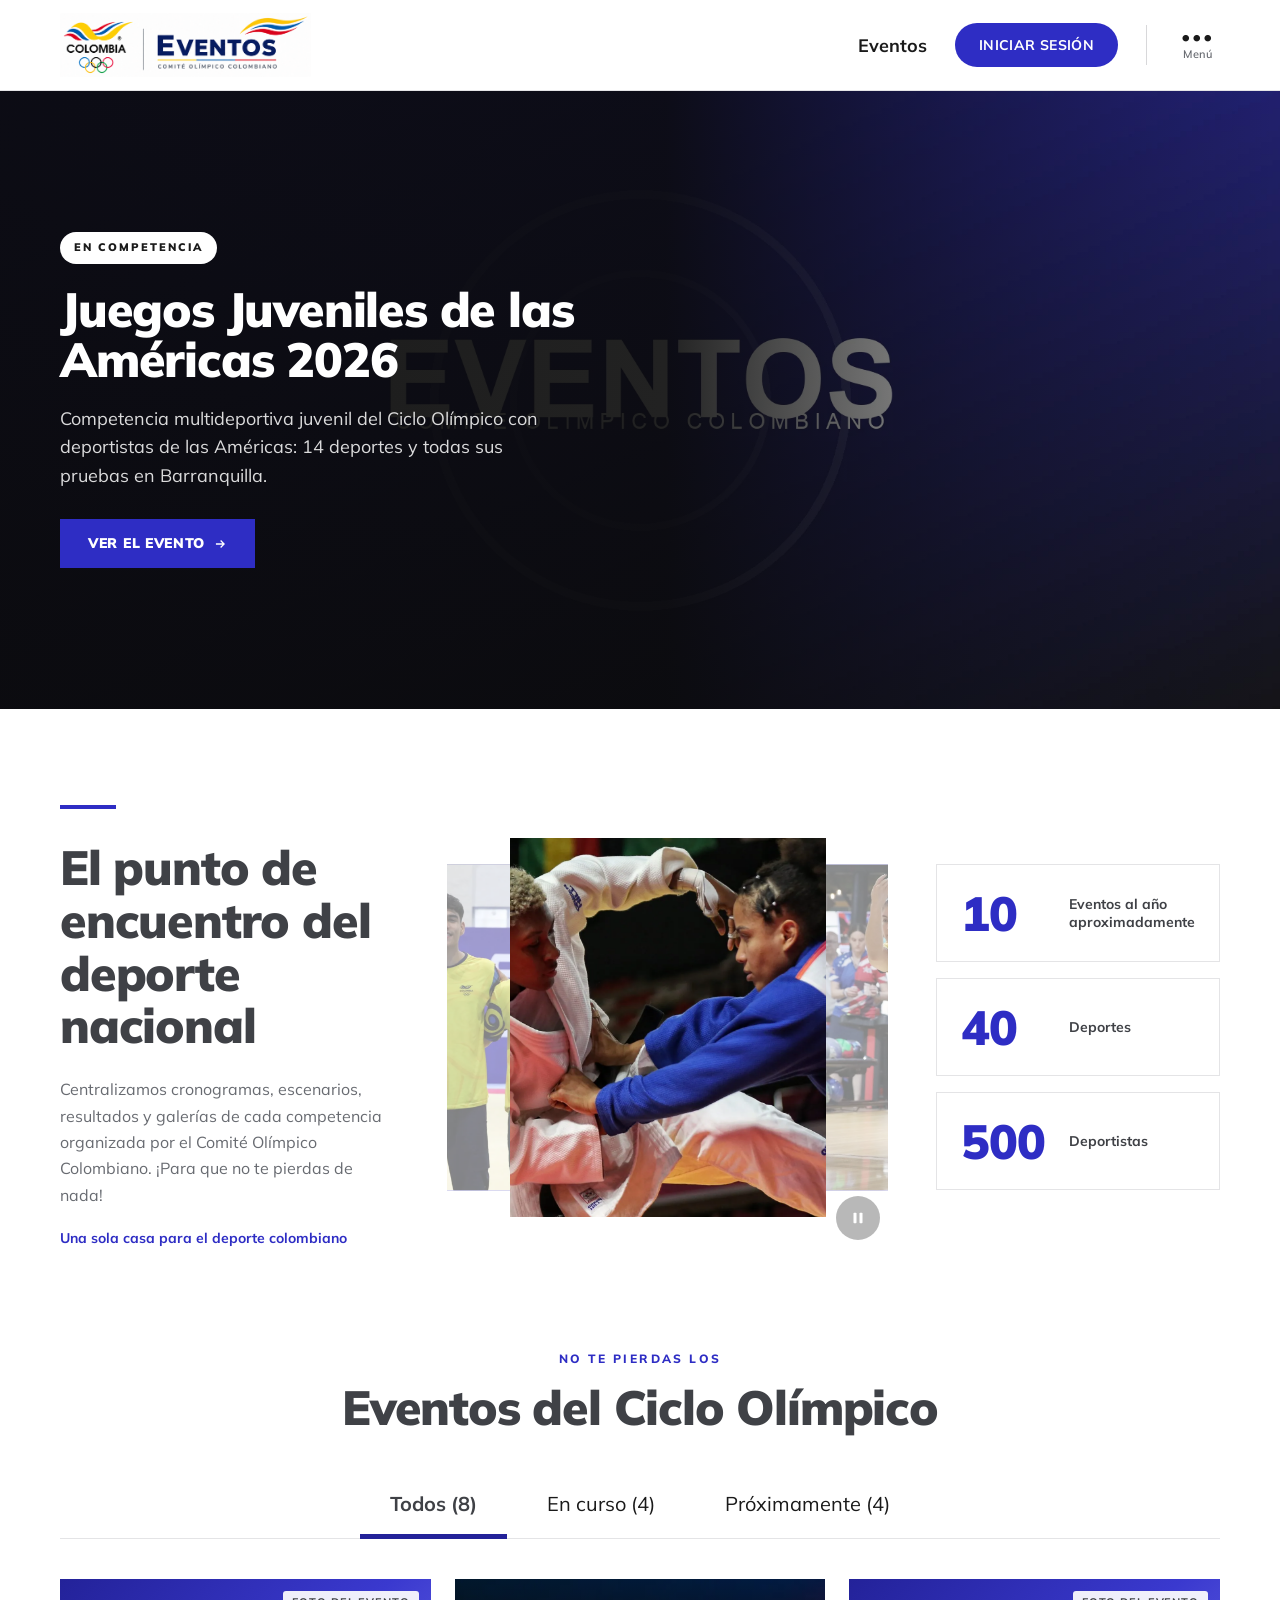
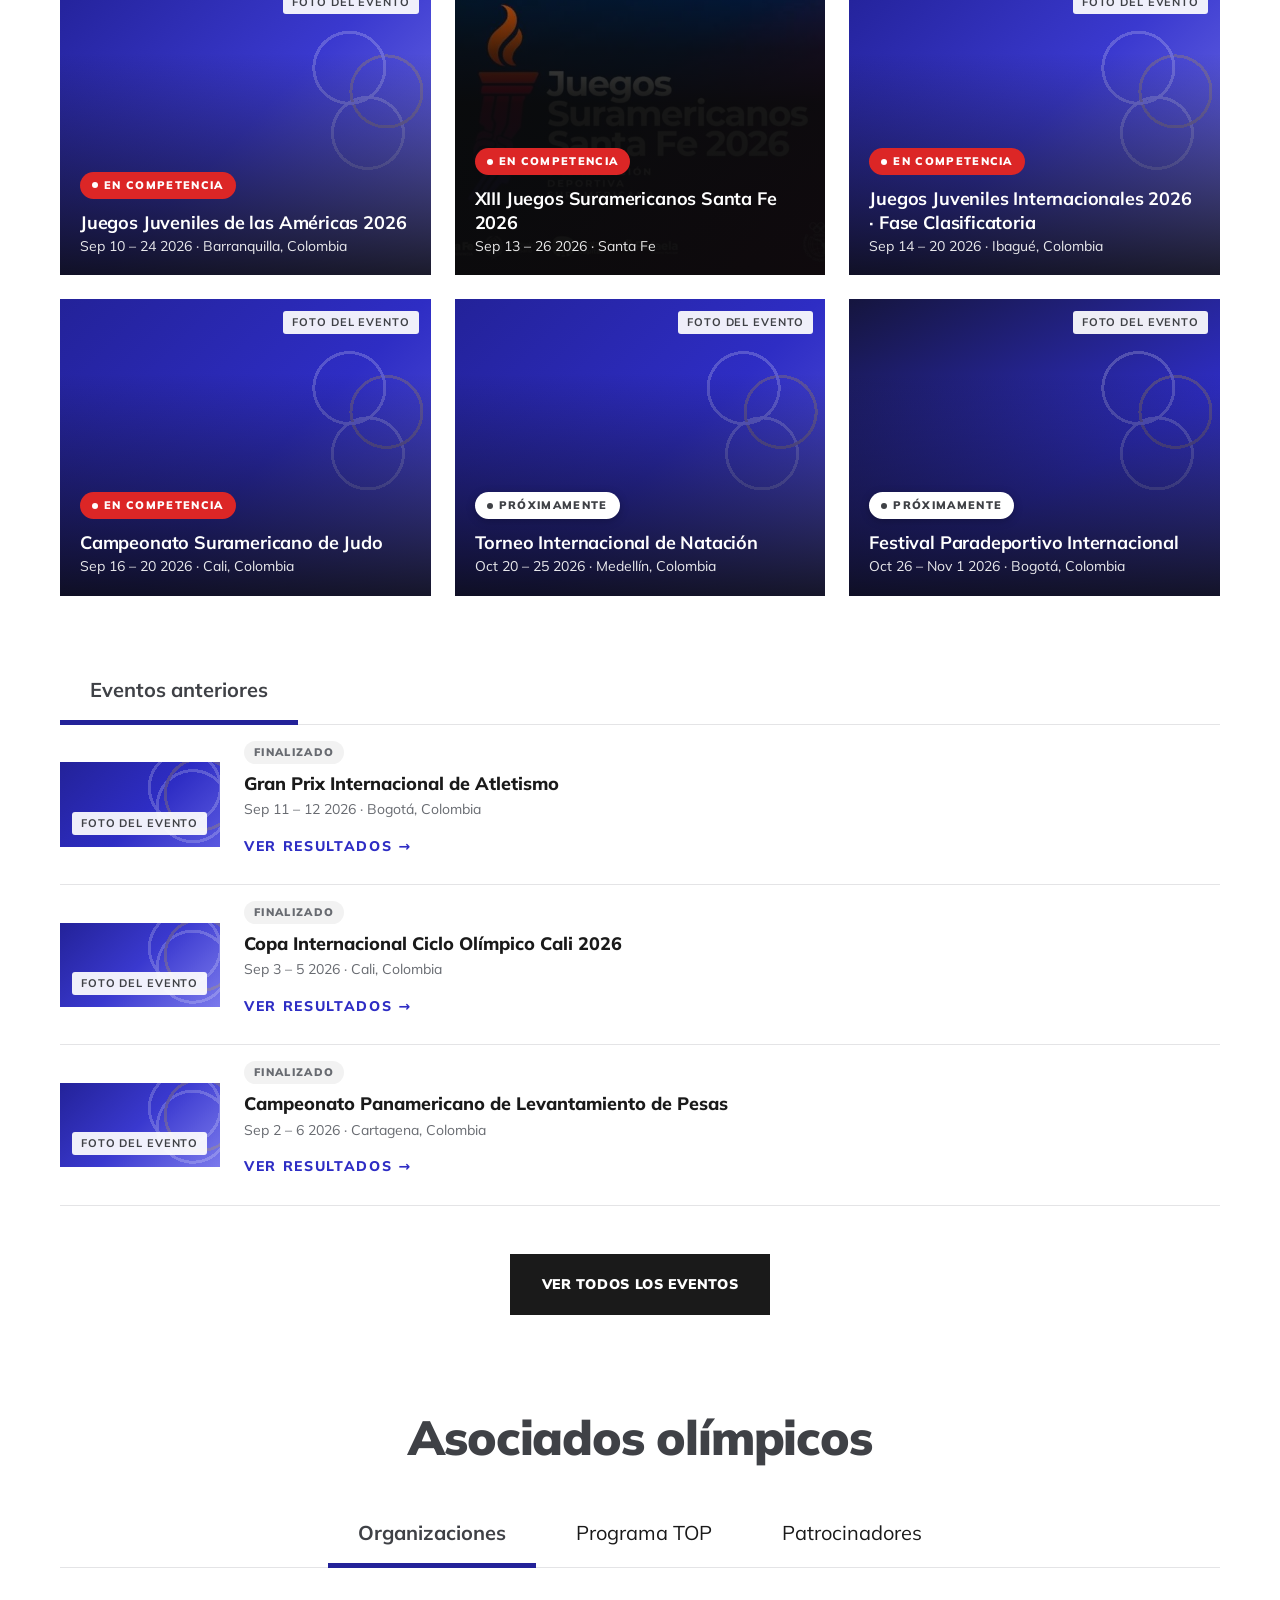
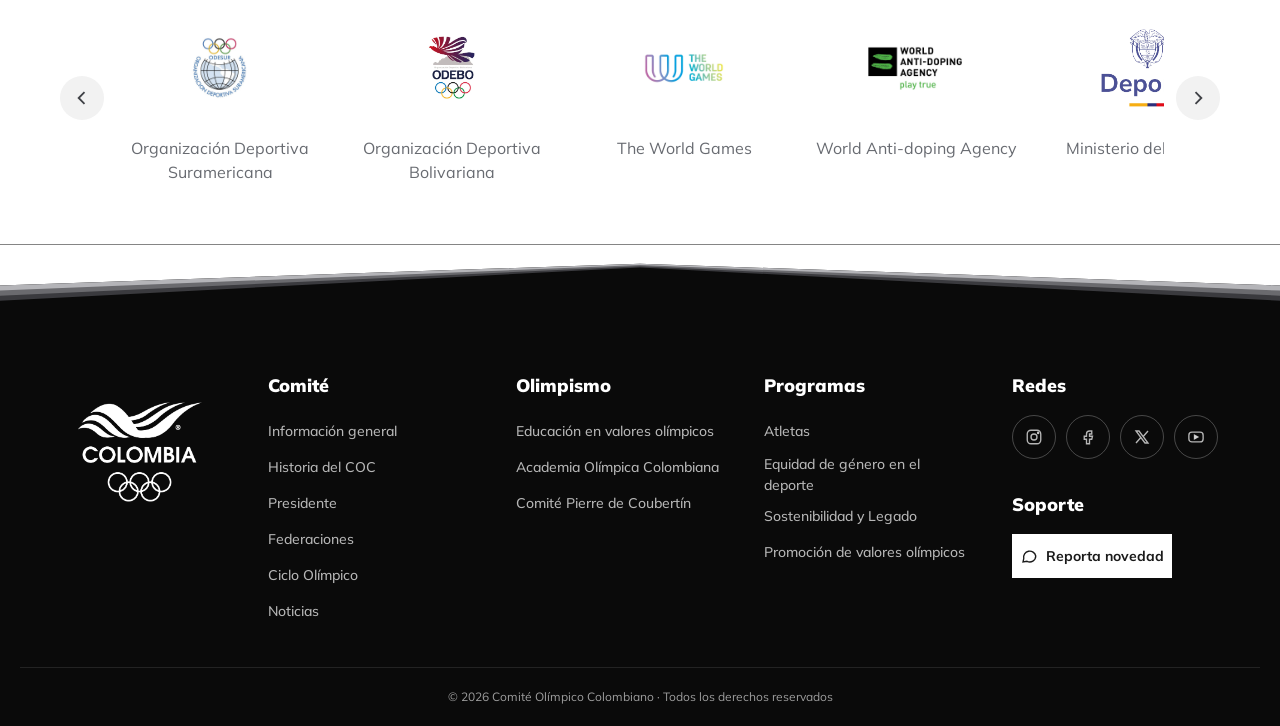
==== commit fe0c1ef8: ":sparkles: Landing: ajustes de la revisión del COC (calendario, boletines, Todos, podio con banderas" ====
--- a/landing/index.html
+++ b/landing/index.html
@@ -17,11 +17,15 @@
   <a class="lp-skip" href="#lp-main" data-skip>Ir al contenido</a>
   <div id="app"></div>
 
+  <script type="module" src="../shared/awards.js"></script>
   <script src="../shared/real/model.js"></script>
   <script src="../shared/data.js"></script>
+  <script src="../shared/sport-icons.js"></script>
+  <script src="../shared/boletines.js"></script>
   <script src="tabs/calendario-resultados.js"></script>
   <script src="tabs/deportes.js"></script>
   <script src="tabs/medalleria.js"></script>
+  <script src="tabs/boletines.js"></script>
   <script src="app.js"></script>
 <script src="../shared/embed.js"></script>
 </body>
--- a/landing/shell.css
+++ b/landing/shell.css
@@ -253,7 +253,10 @@
 .lp-nada__d { max-width: 440px; font-size: 14px; color: var(--lp-muted); }
 
 .lp-past { margin-top: 64px; }
-.lp-past h3 { padding-bottom: 12px; border-bottom: 2px solid var(--lp-ink); font-size: 12px; font-weight: 900; text-transform: uppercase; letter-spacing: var(--lp-eyebrow); color: var(--lp-ink); }
+/* Una sola pestaña, seleccionada y a la izquierda: mismo trazo que .lp-tabs button (DC-160/161). */
+.lp-tabs--solo { justify-content: flex-start; margin-top: 0; }
+.lp-tabs--solo h3 { margin-bottom: -1px; min-height: 52px; padding: 14px 15px; border-bottom: 5px solid var(--lp-tab-indicator); font-size: 18px; font-weight: 700; line-height: 1; color: var(--lp-ink-soft); }
+@media (min-width: 640px) { .lp-tabs--solo h3 { padding: 20px 30px; font-size: 20px; } }
 .lp-past ul { border-bottom: 1px solid var(--lp-border); }
 .lp-past__row { display: flex; flex-direction: column; gap: 16px; padding: 16px 0; border-top: 1px solid var(--lp-border); }
 .lp-past__row:first-child { border-top: 0; }
@@ -478,3 +481,7 @@
 @media (prefers-reduced-motion: reduce) { .lp-fab, .lp-fab.is-on { transition: none; } }
 
 .lp-panel[hidden] { display: none; }
+.lp-hp { position: absolute; left: -9999px; width: 1px; height: 1px; opacity: 0; }
+
+.lp-nada__a { display: flex; flex-wrap: wrap; justify-content: center; align-items: center; gap: 12px 20px; margin-top: 4px; }
+.lp-nada__l { font-weight: 700; color: var(--lp-ink-soft); text-decoration: underline; }
--- a/landing/tabs/tabs.css
+++ b/landing/tabs/tabs.css
@@ -65,6 +65,7 @@
 .lp-cc { display: inline-flex; align-items: center; justify-content: center; min-width: 38px; height: 22px; padding: 0 6px; border-radius: 4px; background: var(--lp-fill); color: var(--lp-ink-soft); font-size: 11px; font-weight: 800; letter-spacing: .06em; flex: 0 0 auto; gap: 6px; }
 .lp-cc__f { height: 15px; width: auto; border-radius: 2px; box-shadow: inset 0 0 0 1px rgba(0, 0, 0, .12); }
 .lp-pos { display: inline-flex; align-items: center; justify-content: center; width: 24px; height: 24px; border-radius: 50%; background: var(--lp-fill); color: var(--lp-muted); font-size: 12px; font-weight: 700; }
+.lp-pos-m { display: inline-flex; align-items: center; justify-content: center; width: 34px; height: 34px; line-height: 0; }
 .lp-p1 { background: var(--lp-gold); color: var(--lp-ink); }
 .lp-p2 { background: var(--lp-muted); color: #fff; }
 .lp-p3 { background: var(--lp-bronze); color: #fff; }
@@ -210,13 +211,10 @@
 :is(.lp-tgb, .lp-rr-pend) .lp-rr-wt { flex: 1 1 0; min-width: 0; }
 :is(.lp-tgb, .lp-rr-pend) .lp-rr-ac { justify-content: flex-end; margin-left: auto; flex: 0 0 auto; flex-wrap: nowrap; } /* DC-175/183: junto al título, a la izquierda del chevrón */
 .lp-day-r { display: flex; align-items: center; flex-wrap: nowrap; gap: 8px 16px; flex: 0 0 auto; }
-.lp-all { position: relative; display: inline-flex; }
-.lp-all-b { display: inline-flex; align-items: center; justify-content: center; width: 32px; height: 32px; min-height: 32px; padding: 0; border: 1px solid var(--lp-border); border-radius: 999px; background: #fff; color: var(--lp-ink-soft); cursor: pointer; }
-.lp-all-b:hover, .lp-all-b[aria-expanded=true] { border-color: var(--lp-primary); color: var(--lp-primary); }
-.lp-all-m { position: fixed; z-index: 60; min-width: 184px; padding: 6px; border: 1px solid var(--lp-border); border-radius: 8px; background: #fff; box-shadow: 0 8px 24px rgba(0,0,0,.14); }
-.lp-all-m[hidden] { display: none; }
-.lp-all-m button { display: flex; align-items: center; gap: 10px; width: 100%; min-height: 40px; padding: 0 12px; border: 0; border-radius: 6px; background: #fff; color: var(--lp-ink); font-size: 14px; font-weight: 600; text-align: left; cursor: pointer; }
-.lp-all-m button:hover, .lp-all-m button:focus-visible { background: var(--lp-surface); color: var(--lp-primary); }
+.lp-all { display: inline-flex; gap: 8px; }
+.lp-all-b { display: inline-flex; align-items: center; gap: 8px; min-height: 40px; padding: 0 14px; border: 1px solid var(--lp-border); border-radius: 999px; background: #fff; color: var(--lp-ink); font: inherit; font-size: 14px; font-weight: 700; cursor: pointer; }
+.lp-all-b:hover, .lp-all-b:focus-visible { border-color: var(--lp-primary); color: var(--lp-primary); }
+@media (max-width: 560px) { .lp-all-b span { display: none; } .lp-all-b { width: 40px; padding: 0; justify-content: center; } }
 .lp-grp { border: 1px solid var(--lp-border); border-radius: 8px; background: #fff; overflow: hidden; }
 .lp-gb { display: flex; align-items: center; gap: 12px; width: 100%; min-height: 64px; padding: 10px 16px; border: 0; background: var(--lp-bg-deporte); color: var(--lp-ink); text-align: left; cursor: pointer; flex-wrap: nowrap; position: relative; padding-right: 52px; }
 .lp-gb:hover { background: var(--lp-primary-50); }
@@ -293,9 +291,8 @@
 /* DC-168/169: línea punteada de ancho completo y 8px de aire antes del colombiano fuera del top. */
 .lp-tb tr.lp-sep td { padding: 0; height: 9px; border-top: 1px dotted var(--lp-subtle); background: #fff !important; line-height: 0; font-size: 0; }
 .lp-tb tr.lp-sep td > span[aria-hidden] { display: none; }
-.lp-mdi { display: inline-flex; align-items: center; justify-content: center; flex: none; width: 28px; height: 28px; border-radius: 50%; color: #1a1a1a; }
+.lp-mdi { display: inline-flex; align-items: center; justify-content: center; flex: none; width: 30px; height: 30px; line-height: 0; }
 .lp-mdi .lp-i { width: 16px; height: 16px; fill: none; stroke: currentColor; stroke-width: 1.8; stroke-linecap: round; stroke-linejoin: round; }
-.lp-mdi-oro { background: #f0c64a; } .lp-mdi-plata { background: #c3c9d0; } .lp-mdi-bronce { background: #d9a070; }
 .lp-vs { display: grid; grid-template-columns: minmax(0, 1fr) auto minmax(0, 1fr); align-items: center; gap: 12px; min-height: 48px; padding: 8px 16px; border: 1px solid var(--lp-border); border-radius: 8px; background: #fff; }
 .lp-vs-a, .lp-vs-b { display: flex; align-items: center; gap: 10px; min-width: 0; font-weight: 600; color: var(--lp-ink-soft); }
 .lp-vs-w { font-weight: 800; color: var(--lp-ink); }
@@ -452,24 +449,17 @@
 .lp-med-bar { display: flex; align-items: center; justify-content: space-between; gap: 12px; flex-wrap: wrap; }
 .lp-med-t { display: flex; align-items: center; gap: 12px; min-width: 0; }
 .lp-med-t h2 { font-size: 24px; font-weight: 900; letter-spacing: -.01em; color: var(--lp-ink-soft); }
+.lp-med-t2 { margin: 8px 0 16px; }
 .lp-med-ic { color: var(--lp-primary); display: inline-flex; }
 .lp-med-sel { max-width: 340px; }
-.lp-tot { display: grid; grid-template-columns: repeat(4, minmax(0, 1fr)); gap: 16px; }
-.lp-tc { display: flex; align-items: center; gap: 16px; padding: 20px; border: 1px solid var(--lp-border); border-radius: 8px; background: var(--lp-fill); }
-.lp-tc-g { background: rgba(226, 185, 16, .1); }
-.lp-tc-b { background: rgba(176, 106, 50, .1); }
-.lp-tc-t { background: var(--lp-primary-50); }
 .lp-tdot { width: 56px; height: 56px; border-radius: 50%; background: var(--lp-muted); box-shadow: 0 0 0 2px rgba(255, 255, 255, .6); flex: 0 0 auto; }
-.lp-tc-g .lp-tdot { background: var(--lp-gold); }
-.lp-tc-s .lp-tdot { background: var(--lp-silver); }
-.lp-tc-b .lp-tdot { background: var(--lp-bronze); }
-.lp-tc-t .lp-tdot { background: var(--lp-primary); }
-.lp-tl { display: block; font-size: 12px; font-weight: 700; color: var(--lp-muted); }
-.lp-tl-s { display: none; }
-.lp-tn { display: block; margin-top: 2px; font-size: 30px; font-weight: 900; letter-spacing: -.01em; color: var(--lp-ink); line-height: 1.1; }
 .lp-mtw { border-top: 2px solid var(--lp-ink); overflow-x: auto; }
 .lp-w1 { width: 64px; }
 .lp-wm { width: 104px; }
+/* Total: oro, plata y bronce superpuestos en triángulo (DC-163). */
+.lp-mt-tb .lp-md--tri { position: relative; display: inline-block; width: 32px; height: 30px; vertical-align: middle; }
+.lp-md--tri > span:not(.lp-md-t) { position: absolute; display: block; line-height: 0; }
+.lp-md--tri__g { top: 0; left: 7px; z-index: 3; } .lp-md--tri__s { bottom: 0; left: 0; z-index: 2; } .lp-md--tri__b { bottom: 0; right: 0; z-index: 1; }
 /* .lp-md también es el punto de medalla del calendario (8px): aquí se anula para que el rótulo no desborde. */
 .lp-mt-tb .lp-md { display: inline-flex; align-items: center; gap: 6px; width: auto; height: auto; margin: 0; border-radius: 0; background: none; }.lp-md .lp-tdot { width: 10px; height: 10px; box-shadow: 0 0 0 1px rgba(0, 0, 0, .1); }
 .lp-tdot-g { background: var(--lp-gold) !important; }
@@ -503,7 +493,6 @@
   /* DC-037: el filtro que queda solo en su última fila ocupa todo el ancho. */
   @container (min-width: 480px) and (max-width: 699.98px) { .lp-fl > :last-child:nth-child(odd) { grid-column: 1 / -1; padding-right: 0; } }
   @container (min-width: 700px) { .lp-fl > :last-child:nth-child(3n+1) { grid-column: 1 / -1; padding-right: 0; } }
-  .lp-tot { grid-template-columns: repeat(2, minmax(0, 1fr)); }
 }
 /* DC-101: botón «Limpiar filtros» al final de la tarjeta; ocupa toda la fila en cualquier corte. */
 .lp-fl-clr { width: 100%; }
@@ -551,12 +540,7 @@
   .lp-pt tr.lp-nogo { grid-template-columns: minmax(0, 1fr); } .lp-c-go:empty { display: none; } /* DC-190 */
   .lp-pt tbody + tbody { border-top: 8px solid var(--lp-fill); }
   /* Medallería */
-  .lp-tot { gap: 8px; grid-template-columns: repeat(2, minmax(0, 1fr)); }
-  .lp-tc { flex-direction: column; text-align: center; padding: 12px; gap: 6px; }
   .lp-tdot { width: 28px; height: 28px; }
-  .lp-tl-l { display: none; }
-  .lp-tl-s { display: inline; }
-  .lp-tn { font-size: 24px; }
   .lp-w1 { width: 40px; }
   .lp-wm { width: 40px; }
   .lp-md-t { position: absolute; width: 1px; height: 1px; overflow: hidden; clip: rect(0 0 0 0); }
@@ -606,3 +590,48 @@
   .lp-dp-bar > .lp-seg button:first-child { border-left: 0; }
 }
 @container (max-width: 400px) { .lp-dp-bar > .lp-seg button { gap: 0; font-size: 12px; } .lp-dp-bar > .lp-seg button > svg { display: none; } } /* sin ícono para que no recorte el rótulo */
+
+.lp-mk-note { margin: 6px 0 0; font-size: 12px; color: var(--lp-muted, #5b6270); text-align: right; }
+
+/* Boletines técnicos (revisión COC, 18) */
+.lp-bol-t { margin: 0 0 4px; font-size: 24px; }
+.lp-bol-s { margin: 0 0 20px; color: var(--lp-muted, #5b6270); }
+.lp-bol-l { list-style: none; margin: 0; padding: 0; border-top: 1px solid #e3e5ea; }
+.lp-bol-i { display: flex; flex-wrap: wrap; gap: 12px; align-items: center; justify-content: space-between; padding: 16px 0; border-bottom: 1px solid #e3e5ea; }
+.lp-bol-i b { display: block; } .lp-bol-i span { font-size: 13px; color: var(--lp-muted, #5b6270); }
+.lp-bol-a { display: flex; gap: 8px; }
+.lp-bol-b { min-height: 40px; padding: 0 16px; border: 1px solid currentColor; border-radius: 999px; background: #fff; color: inherit; font: inherit; font-weight: 700; cursor: pointer; }
+.lp-bol-b--p { background: var(--lp-primary, #2d2fc9); border-color: var(--lp-primary, #2d2fc9); color: #fff; }
+
+/* ───── Podio de la medallería ───── */
+.lp-pod { padding: 40px 0 28px; }
+.lp-pod-l { list-style: none; margin: 0 auto; padding: 0; max-width: 760px; display: grid; grid-template-columns: repeat(3, minmax(0, 1fr)); align-items: end; gap: 24px; }
+.lp-pod-i { position: relative; display: flex; flex-direction: column; align-items: center; text-align: center; padding: 0; }
+.lp-pod-1 { order: 2; } .lp-pod-2 { order: 1; } .lp-pod-3 { order: 3; }
+.lp-pod-1 { --hi: #f7dc78; --mid: #dcaa27; --lo: #94640c; --ink: #b0801a; }
+.lp-pod-2 { --hi: #eef0f4; --mid: #b6bac4; --lo: #6f7480; --ink: #858b97; }
+.lp-pod-3 { --hi: #eabd98; --mid: #bb7f54; --lo: #754522; --ink: #8a5a2e; }
+.lp-pod-av { position: relative; display: inline-flex; z-index: 1; }
+.lp-pod-ring { padding: 5px; border-radius: 50%; background: linear-gradient(145deg, var(--hi), var(--lo) 55%, var(--mid)); box-shadow: 0 10px 28px -8px color-mix(in srgb, var(--lo) 55%, transparent); }
+.lp-pod-1 .lp-pod-ring { box-shadow: 0 0 0 14px color-mix(in srgb, var(--hi) 35%, transparent), 0 14px 40px -6px color-mix(in srgb, var(--mid) 60%, transparent); }
+.lp-pod-disc { display: grid; place-items: center; width: 118px; height: 118px; border-radius: 50%; color: #2f1f0a; font-weight: 800;
+  background: repeating-radial-gradient(circle at 50% 50%, rgba(255, 255, 255, .14) 0 1px, transparent 1px 3px),
+    conic-gradient(from 25deg, var(--mid), var(--hi) 12%, var(--mid) 24%, var(--lo) 38%, var(--mid) 50%, var(--hi) 64%, var(--mid) 78%, var(--lo) 90%, var(--mid));
+  box-shadow: inset 0 0 0 2px color-mix(in srgb, var(--hi) 70%, transparent), inset 0 -6px 14px color-mix(in srgb, var(--lo) 35%, transparent); }
+.lp-pod-1 .lp-pod-disc { width: 168px; height: 168px; }
+.lp-pod-gl { font-size: 36px; line-height: 1; letter-spacing: .02em; }
+.lp-pod-fl { display: inline-flex; vertical-align: middle; margin-right: 8px; }
+.lp-pod-fl img { width: 28px; height: auto; border-radius: 3px; box-shadow: 0 0 0 1px rgba(0, 0, 0, .12); }
+.lp-pod-fc { font-size: 12px; font-weight: 800; }
+.lp-pod-1 .lp-pod-gl { font-size: 48px; }
+.lp-pod-bd { position: absolute; left: 50%; bottom: -16px; transform: translateX(-50%); padding: 3px; border-radius: 50%; background: linear-gradient(145deg, var(--hi), var(--lo) 55%, var(--mid)); }
+.lp-pod-bd .lp-pod-disc { width: 36px; height: 36px; font-size: 16px; }
+.lp-pod-1 .lp-pod-bd .lp-pod-disc { width: 44px; height: 44px; font-size: 18px; }
+.lp-pod-n { display: block; margin-top: 36px; font-size: 20px; font-weight: 800; line-height: 1.2; color: var(--lp-ink); overflow-wrap: anywhere; }
+.lp-pod-1 .lp-pod-n { font-size: 28px; }
+.lp-pod-s { display: block; margin-top: 8px; font-size: 14px; color: var(--lp-muted); }
+.lp-pod-t { display: block; margin-top: 8px; font-size: 22px; font-weight: 800; font-variant-numeric: tabular-nums; color: var(--ink); }
+@media (max-width: 640px) {
+  .lp-pod-l { grid-template-columns: 1fr; gap: 48px; justify-items: center; }
+  .lp-pod-1 { order: 1; } .lp-pod-2 { order: 2; } .lp-pod-3 { order: 3; }
+}
